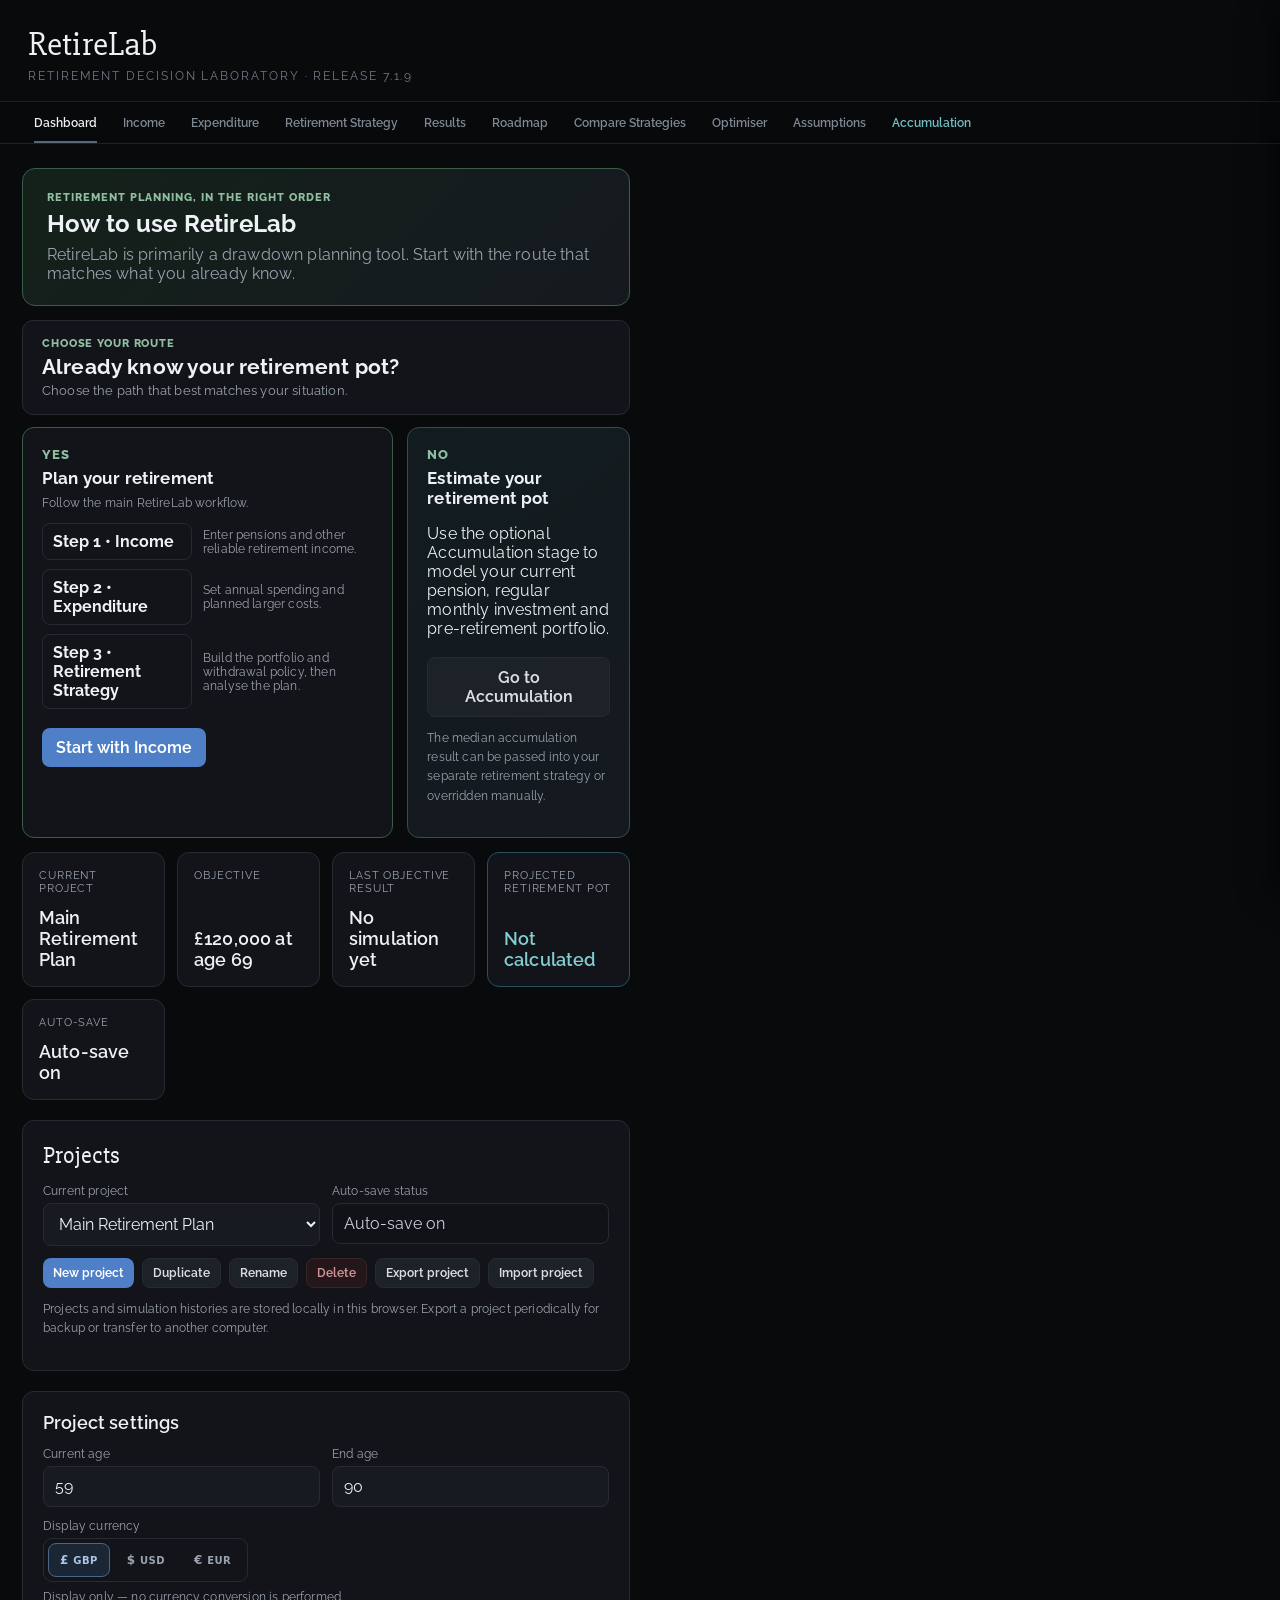
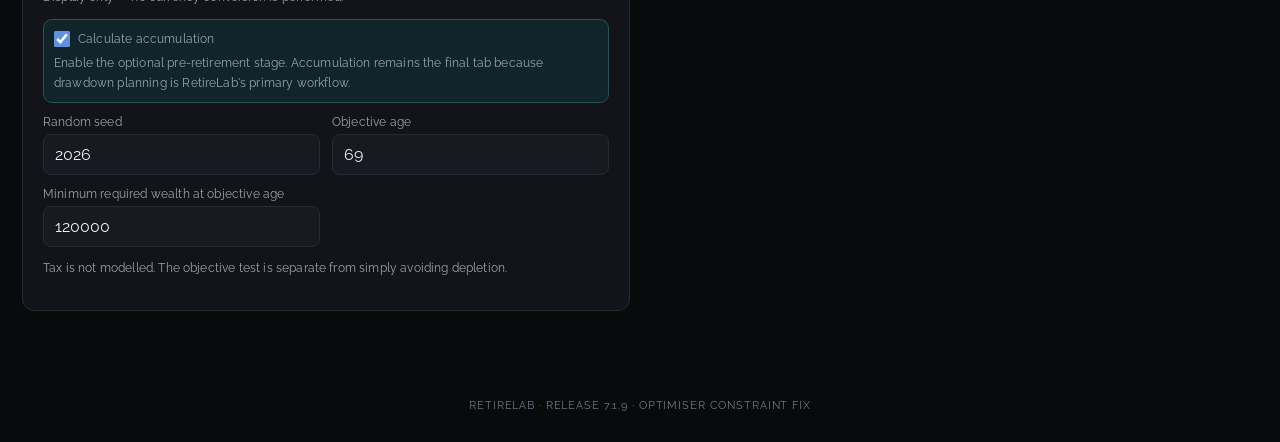
==== index.html @ ea21749e "bug fix" ====
<!DOCTYPE html>

<html lang="en-GB">
<head>
<meta charset="utf-8"/>
<meta content="width=device-width,initial-scale=1" name="viewport"/>
<title>RetireLab 7.1.9</title>
<link href="css/style-1.css?v=7.1.9" rel="stylesheet"/>
<link href="css/style-2.css?v=7.1.9" rel="stylesheet"/>
<link href="css/style-3.css?v=7.1.9" rel="stylesheet"/>
<link href="css/style-4.css?v=7.1.9" rel="stylesheet"/>
<link href="css/style-5.css?v=7.1.9" rel="stylesheet"/><link href="css/annual-review.css?v=7.1.9" rel="stylesheet"/></head>
<body>
<header><h1>RetireLab</h1><p>Retirement Decision Laboratory · Release 7.1.9</p></header><nav aria-label="RetireLab sections" class="tabbar">
<button class="tabbtn active" data-tab="dashboard" type="button">Dashboard</button>
<button class="tabbtn" data-tab="income" type="button">Income</button>
<button class="tabbtn" data-tab="expenditure" type="button">Expenditure</button>
<button class="tabbtn" data-tab="strategy" type="button">Retirement Strategy</button>
<button class="tabbtn" data-tab="results" type="button">Results</button>
<button class="tabbtn" data-tab="annual-review" type="button">Roadmap</button>
<button class="tabbtn" data-tab="comparison" type="button">Compare Strategies</button>
<button class="tabbtn" data-tab="optimiser" type="button">Optimiser</button>
<button class="tabbtn" data-tab="assumptions" type="button">Assumptions</button>
<button class="tabbtn accumulation-tab-button" data-tab="accumulation" type="button">Accumulation</button>
</nav>
<main><div class="grid"><div class="tabpanel active" data-panel="dashboard">
<section class="dashboard-welcome">
<div>
<span class="dashboard-welcome-kicker">Retirement planning, in the right order</span>
<h2>How to use RetireLab</h2>
<p>RetireLab is primarily a drawdown planning tool. Start with the route that matches what you already know.</p>
</div>
</section>

<section class="getting-started-choice">
<div class="getting-started-question">
<span>Choose your route</span>
<h2>Already know your retirement pot?</h2>
<p>Choose the path that best matches your situation.</p>
</div>

<div class="getting-started-grid">
<article class="getting-started-card retirement-route">
<span class="route-answer">Yes</span>
<h3>Plan your retirement</h3>
<p class="route-summary">Follow the main RetireLab workflow.</p>
<ol>
<li><button data-goto="income" type="button">Step 1 • Income</button><span>Enter pensions and other reliable retirement income.</span></li>
<li><button data-goto="expenditure" type="button">Step 2 • Expenditure</button><span>Set annual spending and planned larger costs.</span></li>
<li><button data-goto="strategy" type="button">Step 3 • Retirement Strategy</button><span>Build the portfolio and withdrawal policy, then analyse the plan.</span></li>
</ol>
<button class="primary route-action" data-goto="income" type="button">Start with Income</button>
</article>

<article class="getting-started-card accumulation-route">
<div class="accumulation-route-inner">
<span class="route-answer">No</span>
<h3>Estimate your retirement pot</h3>
<p>Use the optional Accumulation stage to model your current pension, regular monthly investment and pre-retirement portfolio.</p>
<button class="secondary route-action" data-goto="accumulation" type="button">Go to Accumulation</button>
<p class="note">The median accumulation result can be passed into your separate retirement strategy or overridden manually.</p>
</div>
</article>
</div>
</section>

<section class="dashboard-summary" id="dashboardSummary">
<div class="summary-item"><span class="summary-label">Current project</span><span class="summary-value" id="dashProject">Main Retirement Plan</span></div>
<div class="summary-item"><span class="summary-label">Objective</span><span class="summary-value" id="dashObjective">£120,000 at age 69</span></div>
<div class="summary-item"><span class="summary-label">Last objective result</span><span class="summary-value" id="dashLastResult">No simulation yet</span></div>
<div class="summary-item accumulation-summary-item"><span class="summary-label">Projected retirement pot</span><span class="summary-value" id="dashAccumulationPot">Not calculated</span></div>
<div class="summary-item"><span class="summary-label">Auto-save</span><span class="summary-value" id="dashSaveStatus">On</span></div>
</section>

<section class="card full" id="projectManagerCard">
<h2>Projects</h2>
<div class="fields">
<div><label>Current project</label><select id="projectSelector"></select></div>
<div><label>Auto-save status</label><input id="autoSaveStatus" readonly="" type="text" value="Preparing…"/></div>
</div>
<div class="toolbar">
<button class="primary small" id="newProjectBtn" type="button">New project</button>
<button class="secondary small" id="duplicateProjectBtn" type="button">Duplicate</button>
<button class="ghost small" id="renameProjectBtn" type="button">Rename</button>
<button class="danger small" id="deleteProjectBtn" type="button">Delete</button>
<button class="ghost small" id="exportProjectBtn" type="button">Export project</button>
<button class="ghost small" id="importProjectBtn" type="button">Import project</button>
<input accept=".json,application/json" class="hidden" id="importProjectFile" type="file"/>
</div>
<p class="note">Projects and simulation histories are stored locally in this browser. Export a project periodically for backup or transfer to another computer.</p>
</section>

<section class="card full">
<h2>Project settings</h2>
<div class="fields dashboard-project-fields">
<div><label>Current age</label><input id="currentAge" max="89" min="18" type="number" value="60"/></div>
<div><label>End age</label><input id="endAge" max="110" min="50" type="number" value="90"/></div>
<div class="currency-setting"><label>Display currency</label><div class="currency-selector" id="currencySelector" role="group" aria-label="Display currency">
<button class="currency-option active" data-currency="GBP" type="button">£ <span>GBP</span></button>
<button class="currency-option" data-currency="USD" type="button">$ <span>USD</span></button>
<button class="currency-option" data-currency="EUR" type="button">€ <span>EUR</span></button>
</div><p class="note">Display only — no currency conversion is performed.</p></div>
<div class="accumulation-dashboard-setting">
<label class="form-check form-switch"><input checked="" class="form-check-input" id="calculateAccumulation" type="checkbox"/><span class="form-check-label">Calculate accumulation</span></label>
<p class="note">Enable the optional pre-retirement stage. Accumulation remains the final tab because drawdown planning is RetireLab's primary workflow.</p>
</div>
<div><label>Random seed</label><input id="seed" type="number" value="2026"/></div>
<div><label>Objective age</label><input id="objectiveAge" min="0" step="1" type="number" value="69"/></div>
<div><label>Minimum required wealth at objective age</label><input id="objectiveTarget" min="0" step="1000" type="number" value="120000"/></div>
</div>
<p class="note">Tax is not modelled. The objective test is separate from simply avoiding depletion.</p>
</section>

<!-- Kept for project compatibility; controlled from Retirement Strategy in 7.0 -->
<select class="hidden" id="simCount" aria-hidden="true"><option value="5000">5,000</option><option selected="" value="10000">10,000</option><option value="25000">25,000</option><option value="50000">50,000</option></select>
<button class="hidden" id="saveBtn" type="button">Save inputs</button>
<button class="hidden" id="loadBtn" type="button">Load saved inputs</button>
<button class="hidden" id="resetBtn" type="button">Reset</button>
<button class="hidden" id="rebalanceBtn" type="button">Find a better CORE allocation</button>
</div><div class="tabpanel accumulation-panel" data-panel="accumulation">
<section class="accumulation-hero">
<div><span class="accumulation-eyebrow">Optional • Accumulation</span><h2>Accumulation</h2><p>Project how your current pension and regular investment might grow before retirement. This portfolio is independent of your retirement CORE strategy.</p></div>
<div class="accumulation-phase-badge">BUILD</div>
</section>
<div class="accumulation-disabled-overlay hidden" id="accumulationDisabled"><div><h3>Accumulation calculation is switched off</h3><p>Enable <strong>Calculate accumulation</strong> on the Dashboard to use this stage.</p><button class="primary" data-goto="dashboard" type="button">Open Dashboard</button></div></div>
<section class="card full accumulation-card">
<h2>Current position and contributions</h2>
<div class="fields accumulation-fields">
<div><label>Current age</label><input id="accumulationCurrentAge" min="18" max="89" type="number" value="56"/></div>
<div><label>Planned retirement age</label><input id="accumulationRetirementAge" min="19" max="90" type="number" value="59"/></div>
<div><label>Current pension value</label><input id="accumulationCurrentPot" min="0" step="1000" type="number" value="150000"/></div>
<div><label>Regular monthly pension investment</label><input id="accumulationMonthlyContribution" min="0" step="50" type="number" value="1000"/><p class="note">Include the total amount that reaches your pension each month, including your own contributions, employer contributions and any tax relief or rebates.</p></div>
<div><label>Continue investing until age</label><input id="accumulationContributionEndAge" min="18" max="90" type="number" value="59"/></div>
<div><label class="form-check form-switch"><input class="form-check-input" id="accumulationIndexContributions" type="checkbox"/><span class="form-check-label">Increase investment with inflation</span></label><p class="note">Uses the inflation assumption from the Assumptions tab.</p></div>
</div>
</section>
<section class="card full accumulation-card">
<div class="accumulation-section-heading"><div><h2>Accumulation portfolio</h2><p class="note">Separate from the retirement portfolio. Allocations should total 100%.</p></div><div class="toolbar"><button class="primary small" id="openAccumulationLibrary" type="button">Fund Library</button><button class="secondary small" id="normaliseAccumulation" type="button">Normalise to 100%</button></div></div>
<div class="table-wrap"><table class="accumulation-fund-table" id="accumulationFundTable"><thead><tr><th>Fund</th><th>Allocation</th><th>Expected return</th><th>Volatility</th><th>Correlation proxy</th><th></th></tr></thead><tbody></tbody><tfoot><tr><th>Total</th><th id="accumulationAllocationTotal">100.0%</th><th colspan="4"></th></tr></tfoot></table></div>
<div class="fund-library hidden accumulation-library" id="accumulationFundLibrary"><div class="fund-library-header"><div><h3>Accumulation Fund Library</h3><p>Choose funds for the pre-retirement portfolio.</p></div><button class="ghost small" id="closeAccumulationLibrary" type="button">Close</button></div><div class="fund-library-search-row"><input id="accumulationLibrarySearch" placeholder="Search funds, providers or categories" type="search"/><button class="secondary small" id="showAccumulationCustomFund" type="button">Add custom fund</button></div><div class="fund-library-tree" id="accumulationLibraryTree"></div><div class="fund-builder hidden" id="accumulationFundBuilder"><h4>Custom accumulation fund</h4><div class="fields"><div><label>Fund name</label><input id="accumulationNewFundName" type="text"/></div><div><label>Expected return (%)</label><input id="accumulationNewFundReturn" type="number" step="0.1" value="7.0"/></div><div><label>Volatility (%)</label><input id="accumulationNewFundVolatility" type="number" step="0.1" value="15.0"/></div></div><div class="toolbar"><button class="primary small" id="confirmAccumulationFund" type="button">Add fund</button><button class="ghost small" id="cancelAccumulationFund" type="button">Cancel</button></div></div></div>
</section>
<section class="card full accumulation-card accumulation-results-card">
<div class="accumulation-section-heading"><div><h2>Projected retirement pot</h2><p class="note">Run a separate Monte Carlo projection from the current age to the planned retirement age.</p></div><button class="accumulation-run-button" id="runAccumulation" type="button">Run accumulation projection</button></div>
<div class="accumulation-result-grid">
<article><span>Conservative</span><strong id="accumulationP10">—</strong><small>10th percentile</small></article>
<article class="median"><span>Expected</span><strong id="accumulationMedian">—</strong><small>Median · half finish above</small></article>
<article><span>Optimistic</span><strong id="accumulationP90">—</strong><small>90th percentile</small></article>
</div>
<div class="accumulation-chart-wrap"><canvas id="accumulationChart" aria-label="Accumulation projection chart"></canvas><div class="accumulation-chart-tooltip hidden" id="accumulationChartTooltip"></div></div>
<div class="accumulation-breakdown" id="accumulationBreakdown"><span>Total invested: —</span><span>Median investment growth: —</span></div>
<p class="note">The Expected value is the median of all simulated paths. Half of the simulations finish above it and half below it.</p>
</section>
</div><div class="tabpanel" data-panel="income">
<section class="workflow-page-header retirement-workflow-header">
<span>Step 1 • Income</span>
<h2>Income</h2>
<p>Enter pensions and other reliable retirement income.</p>
</section>
<section class="card full">
<div class="table-wrap"><table id="incomeTable"><thead><tr><th>Name</th><th>Annual net income (£)</th><th>Amount basis</th><th>Start age</th><th>End age</th><th>Annual indexation (%)</th><th></th></tr></thead><tbody></tbody></table></div>
<div class="toolbar"><button class="secondary small" id="addIncome">Add income</button></div>
<div class="alert" style="margin-top:12px">
For each later-starting income, choose whether the amount entered is <strong>today's-money value</strong> or the <strong>cash amount expected when it starts</strong>.
“Amount at commencement” is the default. The app does not inflate that figure before the start date; indexation begins once the income starts.
</div>
</section>

</div><div class="tabpanel" data-panel="expenditure">
<section class="workflow-page-header retirement-workflow-header">
<span>Step 2 • Expenditure</span>
<h2>Expenditure</h2>
<p>Set regular annual spending and any planned larger costs.</p>
</section>
<section class="card full expenditure-basics-card">
<h2>Annual expenditure</h2>
<p class="note">Enter spending manually or ask RetireLab to estimate the maximum compatible with your chosen success threshold.</p>

<select class="hidden" id="expenditureMode" aria-hidden="true"><option value="manual">Manual</option><option value="objective">Objective</option><option value="plan">Plan</option></select><div class="expenditure-mode-grid" role="radiogroup" aria-label="Annual expenditure mode">
<label class="expenditure-mode-option">
<input checked="" name="expenditureMode" type="radio" value="manual"/>
<span><strong>Enter manually</strong><small>Use the annual amount you choose.</small></span>
</label>
<label class="expenditure-mode-option">
<input name="expenditureMode" type="radio" value="objective"/>
<span><strong>Maximise for objective success</strong><small>Protect the required wealth at the objective age.</small></span>
</label>
<label class="expenditure-mode-option">
<input name="expenditureMode" type="radio" value="plan"/>
<span><strong>Maximise for plan success</strong><small>Fund the plan through its final required expenditure.</small></span>
</label>
</div>

<div class="fields expenditure-input-fields">
<div><label>Annual spending need (today's money)</label><input id="annualSpending" min="0" step="50" type="number" value="40000"/></div>
<div><label>Spending indexation</label><select id="spendingIndex"><option selected="" value="inflation">Inflation-linked</option><option value="fixed">Fixed nominal amount</option></select></div>
</div>

<div class="expenditure-optimiser-panel hidden" id="expenditureOptimiserPanel">
<div class="fields expenditure-optimiser-fields">
<div><label>Required success (%)</label><input id="expenditureSuccessTarget" min="1" max="99.9" step="0.1" type="number" value="95.0"/></div>
<div><label>Search tolerance</label><input id="expenditureSearchTolerance" readonly="" type="text" value="£50"/></div>
</div>
<div class="toolbar">
<button class="primary" id="calculateMaximumExpenditure" type="button">Calculate Maximum Expenditure</button>
</div>
<div class="expenditure-optimiser-progress hidden" id="expenditureOptimiserProgress" aria-live="polite">
<div class="run-progress-track"><div class="run-progress-bar" id="expenditureOptimiserProgressBar"></div></div>
<div class="run-status" id="expenditureOptimiserProgressText">Preparing optimisation…</div>
</div>
<div class="expenditure-optimiser-result hidden" id="expenditureOptimiserResult">
<div class="expenditure-result-main"><span>Maximum annual expenditure</span><strong id="maximumExpenditureResult">—</strong></div>
<div class="expenditure-result-details">
<div><span>Target</span><strong id="expenditureTargetSummary">—</strong></div>
<div><span>Modelled result</span><strong id="expenditureAchievedSummary">—</strong></div>
<div><span>Fixed path population</span><strong id="expenditurePathSummary">—</strong></div>
</div>
<p class="note" id="expenditureOptimiserExplanation"></p>
</div>
<div class="alert expenditure-optimiser-stale hidden" id="expenditureOptimiserStale">
The optimised expenditure is out of date because a material plan input has changed. Recalculate before relying on it.
</div>
</div>

<p class="note">RetireLab does not calculate tax. Optimisation uses the same complete set of simulated lifetimes for every spending trial, so only the spending amount changes during the search.</p>
</section>
<section class="card full">
<h2>Large expenditures and financing</h2>
<div class="table-wrap"><table id="expenseTable"><thead><tr><th>Description</th><th>Total cost (£)</th><th>Start age</th><th>Financing term (years)</th><th>Inflation-linked?</th><th></th></tr></thead><tbody></tbody></table></div>
<div class="toolbar"><button class="secondary small" id="addExpense">Add expenditure</button></div>
</section>

</div><div class="tabpanel" data-panel="strategy">
<section class="workflow-page-header retirement-workflow-header">
<span>Step 3 • Retirement Strategy</span>
<h2>Retirement Strategy</h2>
<p>Choose the retirement portfolio, Bridge Cash policy and withdrawal rules to analyse.</p>
</section>
<section class="card full retirement-handoff-card" id="retirementHandoffCard">
<div class="retirement-handoff-phase"><span>Retirement begins</span><strong>MANAGE</strong></div>
<div class="retirement-handoff-content"><div><h2>Retirement starting portfolio</h2><p class="note">Choose whether drawdown begins with the median accumulation result or a retirement pot you enter yourself.</p></div>
<div class="retirement-handoff-controls"><label class="form-check form-switch"><input checked="" class="form-check-input" id="useAccumulationMedian" type="checkbox"/><span class="form-check-label">Use median pot from accumulation</span></label><div><label>Retirement starting pot</label><input id="retirementPotOverride" min="0" step="1000" type="number" value="210000"/></div><div class="retirement-handoff-value"><span>Applied to Strategy</span><strong id="retirementPotApplied">£210,000</strong></div></div></div>
</section><section class="card full" id="portfolioStructureCard">
<h2>Portfolio structure</h2>
<div class="portfolio-structure-grid">
<div class="portfolio-structure-controls">
<div class="fields" id="portfolioStructureFields"><div><label>Total SIPP value (£)</label><input id="sippTotal" min="0" step="1000" type="number" value="210000"/></div><div><label>Starting SIPP cash (£)</label><input id="cashStart" min="0" step="1000" type="number" value="48000"/></div><div><label>Calculated CORE value (£)</label><input id="calculatedCore" readonly="" type="text" value="£162,000"/></div></div>
<div class="alert" id="sippBreakdownMirror" style="margin-top:12px"></div>
</div>
<div class="portfolio-pie-wrap">
<canvas aria-label="Portfolio allocation pie chart" height="360" id="portfolioPieChart" width="520"></canvas>
<div class="portfolio-pie-legend" id="portfolioPieLegend"></div>
</div>
</div>
</section><section class="card full">
<h2>CORE fund allocation</h2>
<div class="table-wrap"><table id="fundTable">
<thead><tr><th>Fund</th><th>Value (£)</th><th>Allocation (%)</th><th>Details</th><th></th></tr></thead>
<tbody></tbody>
<tfoot><tr><th>CORE total</th><th id="portfolioTotal">£0</th><th id="allocationTotal">100.0%</th><th></th><th></th></tr></tfoot>
</table></div>
<div class="toolbar"><button class="primary small" id="addFundBtn" type="button">Fund Library</button>
<button class="secondary small" id="equaliseBtn">Equalise to 25% each</button>
<button class="ghost small" id="normaliseBtn">Normalise to 100%</button>
<span class="note">Enter fund values or percentages here. Investment assumptions are edited only on the Assumptions tab.</span>
</div>
<section aria-labelledby="fundLibraryTitle" class="fund-library hidden" id="fundLibrary">
<div class="fund-library-header">
<div>
<div class="annual-review-kicker">Curated portfolio building</div>
<h3 id="fundLibraryTitle">Fund Library</h3>
<p class="note">Choose a widely used fund or tracker to add its RetireLab planning defaults. Returns and volatility remain editable on the Assumptions tab.</p>
</div>
<button class="ghost small" id="closeFundLibraryBtn" type="button">Close</button>
</div>
<div class="fund-library-tools">
<label class="fund-library-search-label">Search library
      <input id="fundLibrarySearch" placeholder="Fund, provider, market or ticker" type="search"/>
</label>
<button class="secondary small" id="showCustomFundBtn" type="button">Add your own fund</button>
</div>
<div class="fund-library-tree" id="fundLibraryTree"></div>
<div class="fund-custom-panel hidden" id="fundBuilder">
<div class="fund-library-category-heading">
<div><h4>Add a custom fund</h4><p class="note">Use this when the holding is not in the curated library.</p></div>
<button class="ghost small" id="cancelFundBtn" type="button">Cancel</button>
</div>
<div class="fields">
<div><label>Fund name</label><input id="newFundName" placeholder="e.g. Vanguard Global Bond Index" type="text"/></div>
<div><label>Expected nominal return (%)</label><input id="newFundReturn" step="0.1" type="number" value="7.0"/></div>
<div><label>Expected volatility (%)</label><input id="newFundVolatility" min="0" step="0.1" type="number" value="15.0"/></div>
<div><label>Starting value (£)</label><input id="newFundValue" min="0" step="1000" type="number" value="0"/></div>
</div>
<div class="toolbar"><button class="primary small" id="confirmFundBtn" type="button">Add custom fund</button></div>
<p class="note">Custom funds appear on the Assumptions tab as “User Defined”.</p>
</div>
</section>
<div class="alert hidden" id="allocationWarning" style="margin-top:12px"></div>
<div class="portfolio-stats" id="portfolioStats">
<div class="statbox"><div class="k">Expected nominal return</div><div class="v" id="portReturn">—</div></div>
<div class="statbox"><div class="k">Expected real return</div><div class="v" id="portRealReturn">—</div></div>
<div class="statbox"><div class="k">Expected volatility</div><div class="v" id="portVol">—</div></div>
<div class="statbox"><div class="k">CORE allocation total</div><div class="v" id="portAlloc">—</div></div>
</div>

<section class="diversification-panel" id="diversificationPanel" aria-labelledby="diversificationTitle">
  <div class="diversification-header">
    <div>
      <div class="annual-review-kicker">Portfolio screening</div>
      <h3 id="diversificationTitle">Diversification check</h3>
      <p class="note">A mandate-based screen for concentration and likely overlap. It is not a look-through analysis of current underlying holdings.</p>
    </div>
    <div class="diversification-score-wrap">
      <span class="diversification-score-label">Diversification score</span>
      <strong id="diversificationScore">—</strong>
      <span class="diversification-rating" id="diversificationRating">Waiting for portfolio</span>
    </div>
  </div>
  <div class="diversification-dimensions" id="diversificationDimensions"></div>
  <div class="diversification-warning-list" id="diversificationWarnings"></div>
  <div class="diversification-coverage" id="diversificationCoverage"></div>
  <p class="diversification-disclaimer">RetireLab diversification ratings should not be taken as advice. Always examine your selected funds for underlying asset concentration.</p>
</section>

<p class="note">Defaults are researched forward-looking planning assumptions. Returns are nominal, after the fund's published ongoing charge where practical, but before inflation. You can still override them.</p>
</section><section class="card full">
<h2>Retirement withdrawal strategy</h2>
<div class="fields strategy-general-fields">
<div><label>Cash interest rate (%)</label><input id="cashRate" step="0.1" type="number" value="3.0"/></div>
<div><label>CORE return trigger (%)</label><input id="cashTrigger" step="0.1" type="number" value="5.0"/></div>
<div><label>Withdrawal strategy review frequency</label><select id="reviewFrequency"><option selected="" value="annual">Annual</option><option value="monthly">Monthly rolling 12 months</option></select></div>
<div><label>How CORE sales are taken</label><select id="saleMethod"><option selected="" value="equal">Equal £ amount from each fund</option><option value="proportional">Proportionally from all funds</option><option value="overweight">From the most overweight fund first</option></select></div>
</div>
<div class="strategy-policy-grid">
<div class="strategy-policy-box">
<div class="strategy-policy-title"><h3>Weak CORE years</h3><button aria-label="Explain weak CORE year rule" class="strategy-help" data-help="weak" type="button">?</button></div>
<label>When CORE return is at or below trigger</label>
<select id="badYearRule"><option selected="" value="cash_first">Use cash first, then CORE if cash runs out</option><option value="core_first">Use CORE first</option></select>
<p class="note">The minimum cash reserve does not restrict essential spending in a weak year.</p>
<div aria-live="polite" class="strategy-help-popover hidden" id="strategyHelp-weak" role="status"></div></div>
<div class="strategy-policy-box bridge-cash-policy">
<div class="strategy-policy-title"><h3>Strong CORE years &amp; Bridge Cash</h3><button aria-label="Explain strong CORE year and Bridge Cash rules" class="strategy-help" data-help="strong" type="button">?</button></div>
<label>When CORE return is above trigger</label>
<select id="goodYearRule">
<option selected="" value="trigger_amount">Use up to trigger % of start-of-year CORE; rest from Bridge Cash</option>
<option value="actual_gain">Use up to the actual annual gain; rest from Bridge Cash</option>
<option value="all_core">Use CORE for the full spending shortfall</option>
</select>

<div class="cash-policy-section">
<h4>Bridge Cash target</h4>
<div class="cash-policy-inline">
<select aria-label="Bridge Cash target unit" id="cashTargetMode">
<option selected="" value="amount">£ amount</option>
<option value="percent">% of remaining portfolio</option>
</select>
<input aria-label="Bridge Cash target value" id="cashTargetValue" min="0" step="1000" type="number" value="0"/>
</div>
</div>

<div class="cash-policy-section cash-policy-switch-row">
<label class="form-check form-switch">
<input checked="" class="form-check-input" id="cashRefillEnabled" type="checkbox"/>
<span class="form-check-label">Refill Bridge Cash in strong years</span>
</label>
</div>

<div class="cash-policy-section" id="cashRefillControls">
<h4>Maximum annual refill</h4>
<div class="cash-policy-inline">
<select aria-label="Maximum annual refill unit" id="cashRefillMaxMode">
<option selected="" value="amount">£ amount</option>
<option value="percent">% of CORE</option>
</select>
<input aria-label="Maximum annual refill value" id="cashRefillMaxValue" min="0" step="1000" type="number" value="10000"/>
</div>
<p class="note">Set to 0 for no annual cap. Refill sales remain within the CORE amount permitted by the selected strong-year rule.</p>
</div>

<div class="cash-policy-section">
<h4>Minimum Bridge Cash to retain while funding spending</h4>
<div class="cash-policy-inline">
<select aria-label="Minimum Bridge Cash unit" id="cashFloorMode">
<option selected="" value="amount">£ amount</option>
<option value="percent">% of remaining portfolio</option>
</select>
<input aria-label="Minimum Bridge Cash value" id="cashFloor" min="0" step="1000" type="number" value="0"/>
</div>
<p class="note">This reserve is protected where possible in strong years. Essential spending can still use it in weak years.</p>
</div>

<div aria-live="polite" class="strategy-help-popover hidden" id="strategyHelp-strong" role="status"></div></div>
</div>
<p class="note">The model reviews this withdrawal policy annually by default.</p>
</section>
<section class="card full strategy-analysis-card">
<div class="workflow-stage-heading"><span>Final step</span><div><h2>Analyse your retirement plan</h2><p class="note">Run the model only after completing Income, Expenditure and Retirement Strategy.</p></div></div>

<div class="simulation-speed-block">
<div class="simulation-speed-title">
<div><h3>Simulation speed</h3><p class="note">Choose how many simulated lifetimes RetireLab examines.</p></div>
<button class="strategy-help" id="simulationSpeedHelp" aria-label="Explain simulation speed" type="button">?</button>
</div>
<div class="simulation-speed-options" role="radiogroup" aria-label="Simulation speed">
<label><input name="simulationSpeed" type="radio" value="5000"/><span><strong>Faster</strong><small>Fewer simulated lifetimes</small></span></label>
<label><input checked="" name="simulationSpeed" type="radio" value="10000"/><span><strong>Standard</strong><small>Recommended</small></span></label>
<label><input name="simulationSpeed" type="radio" value="25000"/><span><strong>Slower</strong><small>More simulated lifetimes</small></span></label>
</div>
<div class="strategy-help-popover hidden" id="simulationSpeedPopover" role="status">
<strong>What changes?</strong>
<p>Faster completes more quickly. Slower examines more simulated lifetime paths and may reduce random variation between runs, but it does not make markets more predictable or the underlying assumptions more certain.</p>
</div>
</div>

<div class="toolbar strategy-analysis-actions">
<button class="primary analyse-plan-button" id="runBtn" type="button">Analyse My Retirement Plan</button>
<button class="secondary view-results-btn" disabled="disabled" type="button">View Results</button>
<button class="secondary" id="strategyOptimiseBtn" type="button">Find a better CORE allocation</button>
</div>
<div aria-live="polite" class="run-feedback" data-run-feedback="0">
<div class="run-progress-track"><div class="run-progress-bar"></div></div>
<div class="run-status">Ready to analyse</div>
</div>
<p class="note">Runs Monte Carlo simulations using the current Income, Expenditure, Retirement Strategy and Assumptions.</p>
</section>
</div><div class="tabpanel" data-panel="results"><section class="card full hidden" id="resultsCard">
<h2>Results</h2>
<div class="summary"><div class="metric"><div class="label">Objective met</div><div class="value" id="objectiveProb">—</div></div><div class="metric"><div class="label">Median above / below target</div><div class="value" id="objectiveGap">—</div></div>
<div class="metric"><div class="label">Plan success</div><div class="value" id="successProb">—</div></div>
<div class="metric"><div class="label">Survival to end age</div><div class="value" id="survivalProb">—</div></div>
<div class="metric"><div class="label">10th percentile wealth at end age</div><div class="value" id="p10">—</div></div>
<div class="metric"><div class="label">Median wealth at end age</div><div class="value" id="median">—</div></div>
<div class="metric"><div class="label">90th percentile wealth at end age</div><div class="value" id="p90">—</div></div>
<div class="metric"><div class="label">Median cash at end age</div><div class="value" id="medianCash">—</div></div>
</div>
<h3>Total wealth through time</h3><div class="chart-toolbar"><button class="ghost small" id="expandMainChart" type="button">Expand chart</button></div><canvas height="360" id="chart" width="1100"></canvas>
<p class="note">Total wealth is CORE plus cash. The success test remains: do not run out before the final large expenditure has finished.</p>
</section>
<section class="card full sim-history">
<h3>Simulation history</h3>
<div id="simulationHistory">
<div class="empty-history" id="emptySimulationHistory">Run the model to create Simulation 1.</div>
</div>
</section>
</div><div class="tabpanel" data-panel="annual-review">
<section class="roadmap-shell">
<div class="roadmap-topbar">
<div>
<div class="annual-review-kicker">Median retirement roadmap</div>
<div class="roadmap-title-row">
<h2>Roadmap</h2>
<span class="annual-mode-badge">Planning Mode</span>
</div>
<p class="note">Use Median Market for a smooth planning baseline, or Example Lifetime to explore one seeded sequence of market and inflation outcomes.</p>
</div>
<div aria-label="Roadmap projection mode" class="roadmap-mode-panel">
<span class="roadmap-mode-label">Roadmap mode</span>
<div aria-label="Choose roadmap mode" class="roadmap-mode-buttons" role="group">
<button class="roadmap-mode-button active" id="roadmapModeMedian" type="button">Median Market</button>
<button class="roadmap-mode-button" id="roadmapModeExample" type="button">Example Lifetime</button>
</div>
<div class="roadmap-example-controls hidden" id="roadmapExampleControls">
<button aria-label="Previous example lifetime" class="ghost small" id="previousRoadmapSeed" type="button">‹</button>
<label>Example
      <input id="roadmapSeedNumber" min="1" step="1" type="number" value="1"/>
</label>
<button aria-label="Next example lifetime" class="ghost small" id="nextRoadmapSeed" type="button">›</button>
</div>
</div><button class="primary" id="refreshAnnualReview" type="button">Refresh roadmap</button>
</div>
<div class="roadmap-age-card">
<div class="roadmap-age-heading">
<div>
<span class="summary-label">Selected age</span>
<div class="annual-age-display" id="annualReviewAgeDisplay">Age —</div>
</div>
<div class="roadmap-year-status">
<span class="roadmap-status-badge" id="arYearBadge">—</span>
<span class="roadmap-prior-return" id="arPriorReturn">Previous CORE return —</span><span class="roadmap-mode-source" id="arModeSource">Median assumptions</span>
</div>
</div>
<div class="annual-age-strip" id="annualAgeStrip"></div>
</div>
<section class="roadmap-journey-card" aria-labelledby="roadmapJourneyTitle">
<div class="roadmap-journey-heading">
<div>
<span class="summary-label">Wealth remaining</span>
<h3 id="roadmapJourneyTitle">Roadmap projection</h3>
<p class="note" id="roadmapJourneyDescription">Refresh the roadmap to display the selected projection.</p>
</div>
<div class="roadmap-event-legend" aria-label="Roadmap chart legend">
<span><i class="roadmap-legend-dot expenditure-dot"></i>Planned expenditure</span>
<span><i class="roadmap-legend-dot income-dot"></i>Income begins</span>
<span><i class="roadmap-legend-dot selected-dot"></i>Selected age</span>
</div>
</div>
<div class="roadmap-chart-wrap" id="roadmapChartWrap">
<canvas id="roadmapWealthChart" role="img" aria-label="Wealth remaining across the selected Roadmap projection"></canvas>
<div class="roadmap-chart-tooltip hidden" id="roadmapChartTooltip"></div>
</div>
<p class="note roadmap-chart-note">Markers show planned large expenditures and the start of guaranteed-income streams. Click or tap a year to open it in the Roadmap.</p>
</section>
<div class="roadmap-flow">
<section class="roadmap-stage">
<div class="roadmap-stage-number">1</div>
<div class="roadmap-stage-content">
<h3>This year needs</h3>
<div class="roadmap-ledger">
<div><span>Normal spending</span><strong id="arNormalSpend">—</strong></div>
<div><span>Planned expenditure</span><strong id="arLargeSpend">—</strong></div>
<div><span>Guaranteed income</span><strong id="arIncome">—</strong></div>
<div class="roadmap-ledger-total"><span>From portfolio</span><strong id="arWithdrawal">—</strong></div>
</div>
<span class="hidden" id="arTotalSpend">—</span>
<p class="note" id="arPlanExplanation"></p>
</div>
</section>
<div class="roadmap-arrow">↓</div>
<section class="roadmap-stage roadmap-stage-funding">
<div class="roadmap-stage-number">2</div>
<div class="roadmap-stage-content">
<div class="roadmap-stage-heading">
<h3>Fund the year</h3>
<button class="ghost small roadmap-why-button" id="arWhyButton" type="button">Why?</button>
</div>
<div class="roadmap-funding-values">
<div class="roadmap-funding cash-funding">
<span>Cash</span>
<strong id="arCashTarget">—</strong>
<small id="arCashPct">—</small>
</div>
<div class="roadmap-funding core-funding">
<span>CORE</span>
<strong id="arCoreSale">—</strong>
<small id="arCorePct">—</small>
</div>
</div>
<div aria-label="Cash and CORE funding split" class="roadmap-funding-bar">
<div class="roadmap-cash-bar" id="arCashBar"></div>
<div class="roadmap-core-bar" id="arCoreBar"></div>
</div>
<div class="roadmap-why-panel hidden" id="arWhyPanel">
<p id="arActionExplanation"></p>
</div>
</div>
</section>
<div class="roadmap-arrow">↓</div>
<section class="roadmap-stage roadmap-actions-stage">
<div class="roadmap-stage-number">3</div>
<div class="roadmap-stage-content">
<div class="roadmap-stage-heading">
<div>
<h3>Year Start Financial Actions</h3>
<p class="note roadmap-actions-intro">Actions required after the preceding year's CORE return is known.</p>
</div>
<span class="roadmap-action-status" id="arActionStatus">Waiting for roadmap</span>
</div>
<div class="roadmap-action-list" id="arFinancialActions">
<div class="roadmap-action-row"><span class="roadmap-action-check">—</span><span>Refresh the roadmap to calculate this year's actions.</span></div>
</div>
<button class="roadmap-core-sales-toggle hidden" id="arCoreSalesToggle" type="button" aria-expanded="false">
<span>Execute CORE sales</span><strong id="arTotalCoreSale">—</strong><span class="roadmap-toggle-chevron">⌄</span>
</button>
<div class="roadmap-core-sales-panel hidden" id="arCoreSalesPanel">
<div class="roadmap-sale-purpose">
<div><span>For annual spending</span><strong id="arCoreForSpending">—</strong></div>
<div><span>For Bridge Cash refill</span><strong id="arCoreForRefill">—</strong></div>
<div class="roadmap-sale-purpose-total"><span>Total CORE sale</span><strong id="arCoreSaleTotalDetail">—</strong></div>
</div>
<div class="annual-sales-list" id="arFundSales"></div>
<p class="note" id="arSalesExplanation"></p>
</div>
</div>
</section>
<div class="roadmap-arrow">↓</div>
<section class="roadmap-stage">
<div class="roadmap-stage-number">4</div>
<div class="roadmap-stage-content">
<h3>Remaining Investment Portfolio</h3>
<div aria-label="Remaining investment portfolio after annual funding" class="roadmap-position-table" role="table">
<div class="roadmap-position-header" role="row">
<span role="columnheader">Component</span>
<span role="columnheader">After annual funding</span>
<span role="columnheader">Growth during year</span>
<span role="columnheader">End of year</span>
<span role="columnheader">Net change</span>
</div>
<div class="roadmap-position-row portfolio-row" role="row">
<div class="roadmap-position-component" role="rowheader"><strong>Remaining portfolio</strong><small>Bridge Cash + CORE</small></div>
<strong id="arPortfolio" role="cell">—</strong>
<div class="roadmap-movement" id="arPortfolioMovement" role="cell">—</div>
<strong id="arClosingPortfolio" role="cell">—</strong>
<div class="roadmap-change" id="arPortfolioChange" role="cell">—</div>
</div>
<div class="roadmap-position-row cash-row" role="row">
<div class="roadmap-position-component" role="rowheader"><strong>Bridge Cash</strong><small>Strategic reserve</small></div>
<strong id="arCash" role="cell">—</strong>
<div class="roadmap-movement" id="arCashMovement" role="cell">—</div>
<strong id="arClosingCash" role="cell">—</strong>
<div class="roadmap-change" id="arCashChange" role="cell">—</div>
</div>
<div class="roadmap-position-row core-row" role="row">
<div class="roadmap-position-component" role="rowheader"><strong>CORE</strong><small>Invested funds</small></div>
<strong id="arCore" role="cell">—</strong>
<div class="roadmap-movement" id="arCoreMovement" role="cell">—</div>
<strong id="arClosingCore" role="cell">—</strong>
<div class="roadmap-change" id="arCoreChange" role="cell">—</div>
<div class="roadmap-position-row shortfall-row hidden" id="arShortfallRow" role="row">
<div class="roadmap-position-component" role="rowheader"><strong>Unfunded plan balance</strong><small>Cumulative spending the portfolio could not fund</small></div>
<strong id="arOpeningShortfall" role="cell">—</strong>
<div class="roadmap-movement" id="arShortfallMovement" role="cell">—</div>
<strong id="arClosingShortfall" role="cell">—</strong>
<div class="roadmap-change" id="arShortfallChange" role="cell">—</div>
</div>
</div>
</div>
<p class="note" id="arPortfolioExplanation">This year's spending has already left the investment model. The remaining Bridge Cash and CORE balances are carried forward to the next review.</p>
</div>
</section>
</div>
</section>
</div>
<div class="tabpanel" data-panel="comparison">
<section class="card full comparison-hero">
<div>
<div class="comparison-kicker">Saved retirement scenarios</div>
<h2>Compare Strategies</h2>
<p class="note">Add up to four named strategies. Comparing a strategy does not change the active RetireLab inputs.</p>
</div>
</section>
<section class="card full">
<div class="strategy-slot-grid" id="strategySlotGrid">
<div class="strategy-slot" data-slot="0">
<div class="strategy-slot-head"><label for="compareSelectA">Strategy A</label><button aria-label="Remove Strategy A from comparison" class="icon-button clear-strategy-slot" data-slot="0" title="Remove from comparison" type="button">×</button></div>
<select id="compareSelectA"></select>
</div>
<div class="strategy-slot" data-slot="1">
<div class="strategy-slot-head"><label for="compareSelectB">Strategy B</label><button aria-label="Remove Strategy B from comparison" class="icon-button clear-strategy-slot" data-slot="1" title="Remove from comparison" type="button">×</button></div>
<select id="compareSelectB"></select>
</div>
<div class="strategy-slot" data-slot="2">
<div class="strategy-slot-head"><label for="compareSelectC">Strategy C</label><button aria-label="Remove Strategy C from comparison" class="icon-button clear-strategy-slot" data-slot="2" title="Remove from comparison" type="button">×</button></div>
<select id="compareSelectC"></select>
</div>
<div class="strategy-slot" data-slot="3">
<div class="strategy-slot-head"><label for="compareSelectD">Strategy D</label><button aria-label="Remove Strategy D from comparison" class="icon-button clear-strategy-slot" data-slot="3" title="Remove from comparison" type="button">×</button></div>
<select id="compareSelectD"></select>
</div>
</div>
</section>
<section class="card full">
<div class="comparison-section-heading">
<div><h2>Strategy comparison</h2><p class="note">All figures are the saved outputs from each strategy's own simulation.</p></div>
</div>
<div class="empty-history" id="comparisonEmpty">Save at least one simulation, then add it to a strategy slot.</div>
<div class="hidden" id="comparisonContent">
<div class="table-wrap strategy-comparison-wrap">
<table class="compare-table strategy-comparison-table">
<thead id="comparisonHead"></thead>
<tbody id="comparisonBody"></tbody>
</table>
</div>
<div class="strategy-summary-grid" id="strategySummaryGrid"></div>
</div>
</section>
<section class="card full">
<div class="comparison-section-heading">
<div><h2>Saved strategy library</h2><p class="note">Add a strategy to the comparison or load its saved inputs into RetireLab. Loading is a separate, deliberate action.</p></div>
</div>
<div class="strategy-library" id="strategyLibrary"></div>
</section>
</div>
<div class="tabpanel" data-panel="optimiser">
<div class="card full" id="optimiserControls">
<h2>Optimiser constraints</h2>
<div class="fields">
<div>
<label>Minimum cash bucket (£)</label>
<input id="optimiserCashMin" min="0" step="1000" type="number" value="20000"/>
</div>
<div>
<label>Maximum cash bucket (£)</label>
<input id="optimiserCashMax" min="0" step="1000" type="number" value="80000"/>
</div>
<div>
<label>Cash test interval (£)</label>
<input id="optimiserCashStep" min="1000" step="1000" type="number" value="5000"/>
</div>
<div>
<label>Maximum allocation to any one fund (%)</label>
<input id="maxFundAllocation" max="100" min="25" step="1" type="number" value="40"/>
</div>
</div>
<p class="note">The optimiser will not suggest a fund weighting above the maximum you set. This is a concentration-risk control, not a prediction about any particular manager.</p>
<div class="hidden" id="optimiserProgressWrap" style="margin-top:14px">
<div class="note" id="optimiserProgressText">Preparing optimiser…</div>
<div style="height:12px;background:#e7ebf2;border-radius:999px;overflow:hidden;margin-top:6px">
<div id="optimiserProgressBar" style="height:100%;width:0%;background:#2f5bea;transition:width .15s ease"></div>
</div>
</div>
</div>
<section class="card full hidden" id="rebalCard">
<h2>Model-based allocation comparison</h2>
<div class="alert" id="rebalSummary"></div>
<div class="portfolio-stats" id="optimiserCashSummary" style="margin-top:14px">
<div class="statbox"><div class="k">Current cash</div><div class="v" id="optCurrentCash">—</div></div>
<div class="statbox"><div class="k">Suggested cash</div><div class="v" id="optSuggestedCash">—</div></div>
<div class="statbox"><div class="k">Current CORE</div><div class="v" id="optCurrentCore">—</div></div>
<div class="statbox"><div class="k">Suggested CORE</div><div class="v" id="optSuggestedCore">—</div></div>
</div>
<div class="table-wrap"><table><thead><tr><th>Fund</th><th>Current %</th><th>Suggested %</th><th>Suggested £</th><th>Buy / (sell)</th></tr></thead><tbody id="rebalBody"></tbody></table></div>
<div class="toolbar"><button class="primary small" id="applySuggested">Apply suggested allocation</button></div>
<p class="note">This is a model comparison, not regulated financial advice.</p>
</section></div><div class="tabpanel" data-panel="assumptions">
<div class="card full">
<h2>Investment research status</h2>
<div class="alert"><strong>Active portfolio assumptions:</strong> the table below now follows the funds currently loaded in Strategy.</div>
<p class="note">These figures combine current fund structure, published charges, available risk information and broad capital-market expectations. Exact fund-to-fund correlations remain characteristic-based proxies because a complete aligned monthly total-return dataset was not publicly available.</p>
<div class="table-wrap"><table id="activeFundResearchTable">
<thead><tr><th>Active fund</th><th>Category</th><th>Nominal return</th><th>Volatility</th><th>Source</th></tr></thead>
<tbody id="activeFundResearchBody"></tbody></table></div>
<div class="alert" style="margin-top:12px">Return, volatility and correlation assumptions are edited in the table below. User-added funds are marked “User Defined”.</div>
</div>
<section class="card full" id="fundAssumptionsEditor">
<h2>Fund assumptions</h2>
<p class="note">These are nominal returns before inflation. Changes here feed directly into the Monte Carlo model and optimiser.</p>
<div class="table-wrap">
<table id="assumptionsFundTable">
<thead>
<tr>
<th>Fund</th>
<th>Expected nominal return (%)</th>
<th>Volatility (%)</th>
<th>Correlation proxy</th>
<th>Confidence</th>
<th>Default</th></tr>
</thead>
<tbody></tbody>
</table>
</div>
</section>
<div class="alert"><strong>Investment-return figures are nominal, before inflation.</strong>
    They are still editable proxy assumptions in this beta and have not yet been replaced by the researched fund profiles.</div><section class="card">
<h2>Inflation assumptions</h2>
<div class="fields">
<div><label>Expected annual inflation (%)</label><input id="inflMean" step="0.1" type="number" value="2.5"/></div>
<div><label>Inflation volatility (%)</label><input id="inflVol" step="0.1" type="number" value="1.5"/></div>
</div>
</section><section class="card full">
<h2>Important limitations</h2>
<p class="note">
This version uses a correlated-normal Monte Carlo model with editable assumptions. The cash rule is applied mechanically.
It does not model tax, trading costs, fund fees separately, intra-year tax timing, changing correlations, or behavioural changes.
The annual CORE return used by the rule is the investment return before withdrawals.
</p>
</section></div></div></main>
<script src="js/engine-and-ui.js?v=7.1.9"></script><script src="js/fund-library.js?v=7.1.9"></script><script src="js/accumulation.js?v=7.1.9"></script><script src="js/diversification.js?v=7.1.9"></script>
<div class="drawer-backdrop" id="fundBackdrop"></div>
<aside aria-hidden="true" class="drawer" id="fundDrawer">
<button class="close small" id="closeFundDrawer" type="button">Close</button>
<h2 id="drawerFundName">Fund details</h2>
<p class="note" id="drawerRole"></p>
<div class="drawer-grid">
<div class="drawer-item"><div class="k">Model type</div><div class="v" id="drawerType">—</div></div>
<div class="drawer-item"><div class="k">Expected nominal return</div><div class="v" id="drawerReturn">—</div></div>
<div class="drawer-item"><div class="k">Expected volatility</div><div class="v" id="drawerVol">—</div></div>
<div class="drawer-item"><div class="k">Confidence</div><div class="v" id="drawerConfidence">—</div></div>
<div class="drawer-item"><div class="k">Plausible return range</div><div class="v" id="drawerRange">—</div></div>
<div class="drawer-item"><div class="k">Equity exposure</div><div class="v" id="drawerEquity">—</div></div>
<div class="drawer-item"><div class="k">Defensive exposure</div><div class="v" id="drawerDefensive">—</div></div>
<div class="drawer-item"><div class="k">Published charge</div><div class="v" id="drawerOcf">—</div></div>
<div class="drawer-item"><div class="k">Last reviewed</div><div class="v" id="drawerReviewed">—</div></div>
</div>
<h3>Characteristics and assumptions</h3>
<p class="note" id="drawerNotes"></p>
<h3>Evidence used</h3>
<p class="note" id="drawerSources"></p>
<div class="alert"><strong>Important:</strong> expected return is a forward-looking planning assumption, not the fund's historical return and not a promise of future performance.</div>
</aside>
<script src="js/fund-research.js?v=7.1.9"></script>
<script src="js/quick-actions.js?v=7.1.9"></script>
<script src="js/simulation-history.js?v=7.1.9"></script>
<script src="js/comparison.js?v=7.1.9"></script>
<footer style="max-width:1220px;margin:0 auto 30px;padding:0 18px;color:#637083;font-size:12px;text-align:center">RetireLab · Release 7.1.9 · Optimiser Constraint Fix</footer>
<script src="js/projects-and-storage.js?v=7.1.9"></script>
<script src="js/dashboard.js?v=7.1.9"></script>
<script src="js/results-feedback.js?v=7.1.9"></script>
<div aria-hidden="true" class="chart-modal hidden" id="chartModal">
<div class="chart-modal-panel">
<div class="chart-modal-header">
<div>
<h2 id="chartModalTitle">Simulation chart</h2>
<p class="note">Move across the chart to inspect yearly values. Tap or click to pin a year.</p>
</div>
<button class="ghost small" id="closeChartModal" type="button">Close</button>
</div>
<canvas height="720" id="expandedChart" width="1400"></canvas>
</div>
</div>
<script src="js/interactive-charts.js?v=7.1.9"></script>
<script src="js/annual-review.js?v=7.1.9"></script><script src="js/workflow-7.js?v=7.1.9"></script><script src="js/expenditure-optimiser.js?v=7.1.9"></script></body>
</html>
---- css/style-1.css ----
:root{--bg:#f5f7fb;--card:#fff;--ink:#172033;--muted:#637083;--line:#dfe5ee;--accent:#2f5bea;--good:#147d4a;--warn:#a55b00;--bad:#b42318}
*{box-sizing:border-box}body{margin:0;font-family:Inter,system-ui,-apple-system,Segoe UI,Roboto,Arial,sans-serif;background:var(--bg);color:var(--ink)}
header{background:#111a2b;color:#fff;padding:22px 24px}header h1{margin:0 0 6px;font-size:24px}header p{margin:0;color:#c9d2e3;font-size:14px}
main{max-width:1220px;margin:24px auto;padding:0 18px 60px}.grid{display:grid;grid-template-columns:1fr 1fr;gap:18px}
.card{background:var(--card);border:1px solid var(--line);border-radius:14px;padding:18px;box-shadow:0 2px 8px rgba(22,32,51,.04)}
.card h2{font-size:18px;margin:0 0 14px}.card h3{font-size:15px;margin:18px 0 8px}.full{grid-column:1/-1}
.fields{display:grid;grid-template-columns:repeat(2,minmax(0,1fr));gap:12px}label{display:block;font-size:12px;color:var(--muted);margin-bottom:5px}
input,select,button{font:inherit}input,select{width:100%;border:1px solid var(--line);border-radius:9px;padding:9px 10px;background:#fff;color:var(--ink)}
input:focus,select:focus{outline:2px solid rgba(47,91,234,.18);border-color:var(--accent)}
table{width:100%;border-collapse:collapse}th,td{padding:8px 6px;border-bottom:1px solid var(--line);text-align:right;vertical-align:middle}
th:first-child,td:first-child{text-align:left}th{font-size:12px;color:var(--muted);font-weight:600}td input{min-width:82px;padding:7px 8px}
.fund-name{font-weight:600;white-space:nowrap}.toolbar{display:flex;gap:8px;flex-wrap:wrap;margin-top:12px}
button{border:0;border-radius:9px;padding:10px 14px;cursor:pointer;font-weight:650}.primary{background:var(--accent);color:#fff}
.secondary{background:#e9eefc;color:#233b8f}.ghost{background:#eef1f6;color:#27354b}.danger{background:#fff0ee;color:var(--bad)}
.small{padding:7px 10px;font-size:12px}.summary{display:grid;grid-template-columns:repeat(6,minmax(0,1fr));gap:12px}
.metric{background:#f8faff;border:1px solid #e1e7f2;border-radius:12px;padding:14px}.metric .label{font-size:12px;color:var(--muted)}
.metric .value{font-size:23px;font-weight:750;margin-top:4px}.good{color:var(--good)}.warn{color:var(--warn)}.bad{color:var(--bad)}
.note{font-size:12px;color:var(--muted);line-height:1.45}.alert{padding:10px 12px;border-radius:9px;background:#fff8e7;color:#6e4700;border:1px solid #f2d99a;font-size:13px}
canvas{width:100%;height:360px;border:1px solid var(--line);border-radius:10px;background:#fff}.hidden{display:none}
@media(max-width:900px){.grid{grid-template-columns:1fr}.full{grid-column:auto}.summary{grid-template-columns:repeat(2,minmax(0,1fr))}.fields{grid-template-columns:1fr}.table-wrap{overflow:auto}}

.tabbar{
  position:sticky;top:0;z-index:20;display:flex;gap:6px;overflow-x:auto;
  padding:10px 18px;background:#fff;border-bottom:1px solid var(--line);
  box-shadow:0 2px 8px rgba(22,32,51,.05)
}
.tabbtn{
  flex:0 0 auto;background:#eef1f6;color:#33415c;border:1px solid transparent;
  padding:9px 13px;border-radius:9px;font-size:13px
}
.tabbtn.active{background:var(--accent);color:#fff}
.tabpanel{display:none}
.tabpanel.active{display:block}
.dashboard-hero{
  background:linear-gradient(135deg,#111a2b,#263b68);color:#fff;
  border-radius:14px;padding:22px;margin-bottom:18px
}
.dashboard-hero h2{margin:0 0 6px;font-size:24px}
.dashboard-hero p{margin:0;color:#d2d9e8}
.dashboard-actions{margin-top:16px;display:flex;gap:8px;flex-wrap:wrap}
.assumption-badge{
  display:inline-block;padding:3px 7px;border-radius:999px;background:#fff3cd;
  color:#6e4b00;font-size:11px;font-weight:700;margin-left:5px
}

.tabbtn[data-tab="comparison"]{
  background:#fff3df;color:#8a4c00;border-color:#f2d7ae
}
.tabbtn.active[data-tab="comparison"]{background:#b86a00;color:#fff}
.compare-grid{display:grid;grid-template-columns:1fr 1fr;gap:14px}
.compare-card{border:1px solid var(--line);border-radius:12px;padding:14px;background:#fff}
.compare-table td,.compare-table th{text-align:right}
.compare-table td:first-child,.compare-table th:first-child{text-align:left}
.delta-positive{color:var(--good);font-weight:700}
.delta-negative{color:var(--bad);font-weight:700}
.delta-neutral{color:var(--muted);font-weight:700}
.compare-actions{display:flex;gap:8px;flex-wrap:wrap;margin-top:12px}
@media(max-width:900px){.compare-grid{grid-template-columns:1fr}}

#projectManagerCard{margin-bottom:18px}
#autoSaveStatus{background:#f8faff}

.fund-name-input{min-width:190px;text-align:left}
.fund-details-btn{margin-left:5px;padding:6px 8px}
.remove-fund-btn{white-space:nowrap}

#fundBuilder{border:1px solid #dfe5ee}
.assumption-input{min-width:90px}
.confidence-pill{
  display:inline-block;padding:4px 8px;border-radius:999px;background:#eef1f6;
  color:#33415c;font-size:11px;font-weight:700
}
---- css/style-2.css ----
.portfolio-stats{display:grid;grid-template-columns:repeat(4,minmax(0,1fr));gap:12px;margin-top:16px}
.statbox{background:#f8faff;border:1px solid #e1e7f2;border-radius:12px;padding:14px}
.statbox .k{font-size:12px;color:#637083}.statbox .v{font-size:22px;font-weight:750;margin-top:4px}
.fund-link{background:none;border:0;padding:0;color:#2f5bea;font-weight:700;cursor:pointer}
.drawer-backdrop{position:fixed;inset:0;background:rgba(17,26,43,.35);z-index:50;display:none}
.drawer-backdrop.open{display:block}
.drawer{position:fixed;top:0;right:0;height:100%;width:min(460px,92vw);background:#fff;z-index:51;
transform:translateX(100%);transition:transform .2s ease;box-shadow:-8px 0 24px rgba(17,26,43,.18);
padding:22px;overflow:auto}
.drawer.open{transform:translateX(0)}.drawer .close{float:right;background:#eef1f6;color:#27354b}
.drawer-grid{display:grid;grid-template-columns:1fr 1fr;gap:10px;margin-top:16px}
.drawer-item{background:#f8faff;border:1px solid #e1e7f2;border-radius:10px;padding:12px}
.drawer-item .k{font-size:12px;color:#637083}.drawer-item .v{font-weight:700;margin-top:3px}
@media(max-width:900px){.portfolio-stats{grid-template-columns:repeat(2,minmax(0,1fr))}}
---- css/style-3.css ----
.tabbtn[data-tab="dashboard"]{
  background:#e8eefc;color:#2544a5;border-color:#cfd9f5
}
.tabbtn[data-tab="portfolio"],
.tabbtn[data-tab="income"],
.tabbtn[data-tab="expenditure"],
.tabbtn[data-tab="strategy"]{
  background:#e9f7ef;color:#17643a;border-color:#cbe9d7
}
.tabbtn[data-tab="results"],
.tabbtn[data-tab="optimiser"]{
  background:#fff3df;color:#8a4c00;border-color:#f2d7ae
}
.tabbtn[data-tab="assumptions"]{
  background:#f2eafb;color:#673a91;border-color:#decdf0
}
.tabbtn.active[data-tab="dashboard"]{background:#2f5bea;color:#fff}
.tabbtn.active[data-tab="portfolio"],
.tabbtn.active[data-tab="income"],
.tabbtn.active[data-tab="expenditure"],
.tabbtn.active[data-tab="strategy"]{background:#1f7a4a;color:#fff}
.tabbtn.active[data-tab="results"],
.tabbtn.active[data-tab="optimiser"]{background:#b86a00;color:#fff}
.tabbtn.active[data-tab="assumptions"]{background:#7d4aa6;color:#fff}

.run-panel-copy{
  margin-top:18px
}
---- css/style-4.css ----
.sim-history{margin-top:20px}
.sim-history h3{margin-bottom:10px}
.sim-card{
  border:1px solid #dfe5ee;border-radius:14px;background:#fff;margin:12px 0;
  box-shadow:0 2px 8px rgba(22,32,51,.04);overflow:hidden
}
.sim-card-header{
  display:flex;align-items:center;justify-content:space-between;gap:12px;
  padding:12px 14px;background:#f8faff;border-bottom:1px solid #e1e7f2
}
.sim-card-title{font-weight:750}
.sim-card-time{font-size:12px;color:#637083;margin-left:8px}
.sim-card-actions{display:flex;gap:8px;align-items:center}
.sim-card-body{padding:14px}
.sim-card.collapsed .sim-card-body{display:none}
.sim-metrics{
  display:grid;grid-template-columns:repeat(5,minmax(0,1fr));gap:10px;margin-bottom:12px
}
.sim-metric{background:#f8faff;border:1px solid #e1e7f2;border-radius:10px;padding:10px}
.sim-metric .k{font-size:11px;color:#637083}
.sim-metric .v{font-size:18px;font-weight:750;margin-top:3px}
.sim-chart{width:100%;height:260px;border:1px solid #dfe5ee;border-radius:10px;background:#fff}
.sim-summary{
  margin-top:10px;font-size:12px;color:#637083;line-height:1.5;
  background:#fbfcfe;border:1px solid #e7ebf2;border-radius:10px;padding:10px
}
.bin-btn{background:#fff0ee;color:#b42318}
.collapse-btn{background:#eef1f6;color:#27354b}
.empty-history{
  padding:14px;border:1px dashed #cfd6e2;border-radius:10px;color:#637083;background:#fbfcfe
}
@media(max-width:900px){
  .sim-metrics{grid-template-columns:repeat(2,minmax(0,1fr))}
}

.sim-card-heading{display:flex;align-items:baseline;gap:8px;min-width:0;flex-wrap:wrap}
.sim-card-title{max-width:min(460px,60vw);overflow:hidden;text-overflow:ellipsis;white-space:nowrap}
.rename-simulation-btn{background:transparent!important;color:var(--muted)!important;border:1px solid var(--line)!important}
.sim-name-dialog-label{display:block;margin-bottom:6px;font-size:12px;color:var(--muted)}
---- css/style-5.css ----
@import url('https://fonts.googleapis.com/css2?family=Raleway:wght@400;500;600;700&family=Slabo+27px&display=swap');
:root{--bg:#090a0c;--panel:#121419;--panel2:#171a20;--panel3:#1d2128;--ink:#eef1f5;--muted:#9aa3af;--muted2:#6f7885;--line:#262b33;--line2:#1d2229;--accent:#4f7fc7;--good:#5f9679;--warn:#9b7a4f;--bad:#9a565c;--dash:#59677b;--inputs:#476650;--analysis:#654f70;--strategy:#755f47}
*{box-sizing:border-box}html,body{background:var(--bg)!important}body{margin:0;color:var(--ink)!important;font-family:"Raleway",system-ui,-apple-system,"Segoe UI",sans-serif!important;letter-spacing:.01em}
header{background:var(--bg)!important;border-bottom:1px solid var(--line2)!important;padding:24px 28px 18px!important}header h1{margin:0!important;color:var(--ink)!important;font-family:"Slabo 27px",Georgia,serif!important;font-size:34px!important;font-weight:400!important}header p{margin:4px 0 0!important;color:var(--muted2)!important;font-size:12px!important;letter-spacing:.16em;text-transform:uppercase}
main{max-width:1280px!important;margin:24px auto!important;padding:0 22px 64px!important}.grid{gap:20px!important}.card{background:var(--panel)!important;color:var(--ink)!important;border:1px solid var(--line)!important;border-radius:12px!important;box-shadow:none!important;padding:20px!important}.card:hover{border-color:#303641!important}.card h2,.card h3{color:var(--ink)!important;font-family:"Raleway",sans-serif!important;font-weight:600!important}.card h2{font-size:18px!important}.card h3{font-size:14px!important;color:#cdd3da!important}
label,.note,.metric .label,.statbox .k,.drawer-item .k,.sim-metric .k,.summary-label{color:var(--muted)!important}.note{font-size:12px!important;line-height:1.6!important}input,select{background:var(--panel2)!important;color:var(--ink)!important;border:1px solid var(--line)!important;border-radius:8px!important;padding:10px 11px!important}input[readonly]{color:#c9d0d8!important;background:#101217!important}input:focus,select:focus{outline:2px solid rgba(79,127,199,.25)!important;border-color:var(--accent)!important}select option{background:var(--panel2);color:var(--ink)}
button{border-radius:8px!important;transition:background .16s ease,border-color .16s ease,transform .12s ease!important}button:hover{transform:translateY(-1px)}.primary{background:var(--accent)!important;color:#fff!important}.primary:hover{background:#638fd1!important}.secondary,.ghost{background:var(--panel3)!important;color:#d8dde4!important;border:1px solid var(--line)!important}.secondary:hover,.ghost:hover{background:#242932!important}.danger,.bin-btn{background:#241719!important;color:#d39095!important;border:1px solid #3a2427!important}.alert{background:#1c1a16!important;color:#c5b28f!important;border:1px solid #3d3528!important;border-radius:9px!important}.good{color:var(--good)!important}.warn{color:var(--warn)!important}.bad{color:var(--bad)!important}
.tabbar{top:0!important;background:rgba(9,10,12,.96)!important;border-bottom:1px solid var(--line2)!important;box-shadow:none!important;padding:0 22px!important;gap:2px!important;backdrop-filter:blur(12px)}.tabbtn{position:relative;background:transparent!important;border:0!important;border-radius:0!important;color:#7f8996!important;padding:14px 12px 13px!important;font-size:12px!important;font-weight:600!important}.tabbtn:hover{color:#c5ccd5!important;background:#111319!important;transform:none!important}.tabbtn:after{content:"";position:absolute;left:12px;right:12px;bottom:0;height:2px;opacity:0;background:var(--dash)}.tabbtn.active{color:var(--ink)!important;background:transparent!important}.tabbtn.active:after{opacity:1}.tabbtn[data-tab="portfolio"]:after,.tabbtn[data-tab="income"]:after,.tabbtn[data-tab="expenditure"]:after{background:var(--inputs)}.tabbtn[data-tab="strategy"]:after,.tabbtn[data-tab="assumptions"]:after{background:var(--strategy)}.tabbtn[data-tab="results"]:after,.tabbtn[data-tab="comparison"]:after,.tabbtn[data-tab="optimiser"]:after{background:var(--analysis)}
.dashboard-summary{display:grid;grid-template-columns:repeat(4,minmax(0,1fr));gap:12px;margin-bottom:20px}.summary-item{min-height:96px;padding:16px;border:1px solid var(--line);border-radius:12px;background:var(--panel);display:flex;flex-direction:column;justify-content:space-between}.summary-label{font-size:11px;text-transform:uppercase;letter-spacing:.08em}.summary-value{margin-top:12px;font-size:18px;font-weight:600;color:var(--ink)}
table{color:var(--ink)!important}th{color:#7f8996!important;font-size:10px!important;letter-spacing:.08em;text-transform:uppercase;border-bottom:1px solid var(--line)!important;padding:11px 8px!important}td{border-bottom:1px solid var(--line2)!important;padding:11px 8px!important}tbody tr:nth-child(even){background:#101217!important}tbody tr:hover{background:#171a20!important}tfoot th{color:#cdd3da!important}.metric,.statbox,.sim-metric,.drawer-item,.compare-card{background:var(--panel2)!important;border:1px solid var(--line)!important;border-radius:10px!important}.metric .value,.statbox .v,.sim-metric .v{color:var(--ink)!important;font-family:"Raleway",sans-serif!important;font-weight:600!important}.metric .value{font-size:26px!important}
canvas,.sim-chart{background:#0d0f13!important;border:1px solid var(--line)!important;border-radius:10px!important}.sim-card{background:var(--panel)!important;border:1px solid var(--line)!important;box-shadow:none!important}.sim-card-header{background:var(--panel2)!important;border-bottom:1px solid var(--line)!important}.sim-summary{background:#101217!important;border:1px solid var(--line)!important;color:var(--muted)!important}.empty-history{background:#101217!important;border:1px dashed #303641!important;color:var(--muted)!important}.drawer{background:var(--panel)!important;color:var(--ink)!important;box-shadow:-10px 0 30px rgba(0,0,0,.45)!important}.drawer-backdrop{background:rgba(0,0,0,.62)!important}#projectManagerCard{margin-bottom:20px!important}#projectManagerCard h2{font-family:"Slabo 27px",Georgia,serif!important;font-size:24px!important;font-weight:400!important}footer{color:var(--muted2)!important;font-size:11px!important;letter-spacing:.08em;text-transform:uppercase}.collapse-btn{background:var(--panel3)!important;color:#c9d0d8!important;border:1px solid var(--line)!important}
@media(max-width:900px){.dashboard-summary{grid-template-columns:repeat(2,minmax(0,1fr))}}@media(max-width:560px){header{padding:20px 18px 14px!important}main{padding:0 14px 48px!important}.tabbar{padding:0 10px!important}.dashboard-summary{grid-template-columns:1fr}}

.run-feedback{
  margin-top:10px;
  max-width:520px;
}
.run-progress-track{
  height:3px;
  overflow:hidden;
  border-radius:999px;
  background:#232831;
}
.run-progress-bar{
  width:0%;
  height:100%;
  border-radius:inherit;
  background:var(--accent);
  transition:width .22s ease;
}
.run-feedback.running .run-progress-bar{
  width:72%;
  animation:retirelab-progress-pulse .8s ease-in-out infinite alternate;
}
.run-feedback.complete .run-progress-bar{
  width:100%;
  animation:none;
  background:var(--good);
}
.run-feedback.error .run-progress-bar{
  width:100%;
  animation:none;
  background:var(--bad);
}
.run-status{
  min-height:16px;
  margin-top:6px;
  color:var(--muted-2);
  font-size:11px;
}
.run-feedback.complete .run-status{color:#7eaa91}
.run-feedback.error .run-status{color:#bc7278}
.view-results-btn[disabled]{
  opacity:.42;
  cursor:not-allowed;
  transform:none!important;
}
.view-results-btn.results-ready{
  border-color:#385d49!important;
  color:#8fbea1!important;
  background:#15221b!important;
}
@keyframes retirelab-progress-pulse{
  from{opacity:.55}
  to{opacity:1}
}

.chart-toolbar{
  display:flex;
  justify-content:flex-end;
  margin:8px 0 8px;
}
.chart-modal{
  position:fixed;
  inset:0;
  z-index:200;
  padding:24px;
  background:rgba(0,0,0,.78);
  display:flex;
  align-items:center;
  justify-content:center;
}
.chart-modal.hidden{display:none}
.chart-modal-panel{
  width:min(1500px,96vw);
  max-height:94vh;
  overflow:auto;
  background:var(--panel);
  border:1px solid var(--line);
  border-radius:14px;
  padding:18px;
}
.chart-modal-header{
  display:flex;
  justify-content:space-between;
  gap:16px;
  align-items:flex-start;
  margin-bottom:10px;
}
#expandedChart{
  width:100%;
  height:auto;
  min-height:520px;
  cursor:crosshair;
  touch-action:none;
}
#chart,.sim-chart{
  cursor:crosshair;
  touch-action:none;
}
@media(max-width:700px){
  .chart-modal{padding:8px}
  .chart-modal-panel{width:100%;max-height:98vh;padding:12px}
  #expandedChart{min-height:420px}
}

.portfolio-structure-grid{
  display:grid;
  grid-template-columns:minmax(280px,.9fr) minmax(360px,1.1fr);
  gap:24px;
  align-items:center;
}
.portfolio-pie-wrap{
  display:grid;
  grid-template-columns:minmax(240px,1fr) minmax(150px,.55fr);
  gap:16px;
  align-items:center;
}
#portfolioPieChart{
  width:100%;
  height:auto;
  max-height:360px;
  background:transparent!important;
  border:0!important;
}
.portfolio-pie-legend{
  display:flex;
  flex-direction:column;
  gap:8px;
}
.portfolio-pie-item{
  display:grid;
  grid-template-columns:10px minmax(0,1fr) auto;
  gap:9px;
  align-items:center;
  padding:7px 0;
  border-bottom:1px solid var(--line-soft);
}
.portfolio-pie-swatch{width:9px;height:9px;border-radius:50%}
.portfolio-pie-name{
  color:#cfd5dc;
  font-size:12px;
  overflow:hidden;
  text-overflow:ellipsis;
  white-space:nowrap;
}
.portfolio-pie-value{
  color:var(--muted);
  font:600 12px Inter,system-ui,sans-serif;
}
@media(max-width:900px){
  .portfolio-structure-grid{grid-template-columns:1fr}
}
@media(max-width:620px){
  .portfolio-pie-wrap{grid-template-columns:1fr}
  #portfolioPieChart{max-height:300px}
}

/* Results cards: prevent large currency values escaping their cards. */
.summary{
  display:grid!important;
  grid-template-columns:repeat(4,minmax(190px,1fr))!important;
  gap:14px!important;
  align-items:stretch;
}
.metric{
  min-width:0!important;
  overflow:hidden;
  display:flex;
  flex-direction:column;
  justify-content:space-between;
  min-height:126px;
}
.metric .label{
  line-height:1.35!important;
  overflow-wrap:anywhere;
}
.metric .value{
  max-width:100%;
  font-family:Inter,system-ui,sans-serif!important;
  font-size:clamp(25px,2.2vw,38px)!important;
  line-height:1.05!important;
  letter-spacing:-.035em;
  white-space:nowrap;
  overflow:hidden;
  text-overflow:ellipsis;
}

/* Fund amount and percentage fields match the muted pie-chart slices. */
#fundTable tbody tr:nth-child(10n+1) .fund-value,
#fundTable tbody tr:nth-child(10n+1) .fund-pct{
  --fund-row:#4f7058;
}
#fundTable tbody tr:nth-child(10n+2) .fund-value,
#fundTable tbody tr:nth-child(10n+2) .fund-pct{
  --fund-row:#755f47;
}
#fundTable tbody tr:nth-child(10n+3) .fund-value,
#fundTable tbody tr:nth-child(10n+3) .fund-pct{
  --fund-row:#66516f;
}
#fundTable tbody tr:nth-child(10n+4) .fund-value,
#fundTable tbody tr:nth-child(10n+4) .fund-pct{
  --fund-row:#765055;
}
#fundTable tbody tr:nth-child(10n+5) .fund-value,
#fundTable tbody tr:nth-child(10n+5) .fund-pct{
  --fund-row:#506c72;
}
#fundTable tbody tr:nth-child(10n+6) .fund-value,
#fundTable tbody tr:nth-child(10n+6) .fund-pct{
  --fund-row:#706b4f;
}
#fundTable tbody tr:nth-child(10n+7) .fund-value,
#fundTable tbody tr:nth-child(10n+7) .fund-pct{
  --fund-row:#5f5874;
}
#fundTable tbody tr:nth-child(10n+8) .fund-value,
#fundTable tbody tr:nth-child(10n+8) .fund-pct{
  --fund-row:#566b5e;
}
#fundTable tbody tr:nth-child(10n+9) .fund-value,
#fundTable tbody tr:nth-child(10n+9) .fund-pct{
  --fund-row:#74604e;
}
#fundTable tbody tr:nth-child(10n) .fund-value,
#fundTable tbody tr:nth-child(10n) .fund-pct{
  --fund-row:#4b607d;
}
#fundTable .fund-value,
#fundTable .fund-pct{
  background:color-mix(in srgb,var(--fund-row) 25%,#171a20)!important;
  border-color:color-mix(in srgb,var(--fund-row) 70%,#262b33)!important;
  box-shadow:inset 3px 0 0 var(--fund-row);
}
#fundTable .fund-value:focus,
#fundTable .fund-pct:focus{
  outline-color:color-mix(in srgb,var(--fund-row) 55%,transparent)!important;
  border-color:var(--fund-row)!important;
}

@media(max-width:1100px){
  .summary{grid-template-columns:repeat(2,minmax(0,1fr))!important}
}
@media(max-width:620px){
  .summary{grid-template-columns:1fr!important}
  .metric{min-height:104px}
  .metric .value{
    font-size:clamp(28px,10vw,40px)!important;
    white-space:normal;
    overflow-wrap:anywhere;
  }
}

/* Containment fixes for browsers, zoom levels and narrower windows. */
.card,
.card > *,
.portfolio-structure-grid,
.portfolio-structure-controls,
.portfolio-pie-wrap,
.portfolio-pie-legend,
.summary,
.metric,
.table-wrap{
  min-width:0;
  max-width:100%;
}

.card{
  overflow:hidden;
}

.portfolio-structure-grid{
  grid-template-columns:minmax(0,.9fr) minmax(0,1.1fr)!important;
}

.portfolio-pie-wrap{
  grid-template-columns:minmax(220px,1fr) minmax(0,.72fr)!important;
}

.portfolio-pie-item{
  grid-template-columns:10px minmax(0,1fr)!important;
  grid-template-rows:auto auto;
  column-gap:9px;
  row-gap:2px;
}

.portfolio-pie-swatch{
  grid-row:1 / span 2;
  align-self:start;
  margin-top:4px;
}

.portfolio-pie-name{
  grid-column:2;
  min-width:0;
  max-width:100%;
}

.portfolio-pie-value{
  grid-column:2;
  min-width:0;
  max-width:100%;
  white-space:normal;
  overflow-wrap:anywhere;
  line-height:1.3;
}

#fundTable{
  width:100%;
  table-layout:fixed;
}

#fundTable th:nth-child(1),
#fundTable td:nth-child(1){width:32%}
#fundTable th:nth-child(2),
#fundTable td:nth-child(2){width:25%}
#fundTable th:nth-child(3),
#fundTable td:nth-child(3){width:15%}
#fundTable th:nth-child(4),
#fundTable td:nth-child(4){width:14%}
#fundTable th:nth-child(5),
#fundTable td:nth-child(5){width:14%}

#fundTable td,
#fundTable th{
  min-width:0;
  overflow-wrap:anywhere;
}

#fundTable input{
  width:100%;
  min-width:0;
}

#fundTable strong{
  display:block;
  min-width:0;
  overflow-wrap:anywhere;
  line-height:1.25;
}

.metric .value,
.statbox .v,
.sim-metric .v{
  min-width:0;
  max-width:100%;
  overflow-wrap:anywhere;
}

@media(max-width:1050px){
  .portfolio-structure-grid{
    grid-template-columns:1fr!important;
  }
}

@media(max-width:760px){
  .portfolio-pie-wrap{
    grid-template-columns:1fr!important;
  }

  #fundTable{
    table-layout:auto;
    min-width:760px;
  }

  .table-wrap{
    overflow-x:auto!important;
    -webkit-overflow-scrolling:touch;
  }
}

/* Portfolio structure layout correction */
#portfolioStructureCard{
  overflow:visible!important;
}
.portfolio-structure-grid{
  display:grid!important;
  grid-template-columns:minmax(360px,440px) minmax(420px,1fr)!important;
  gap:34px!important;
  align-items:start!important;
}
.portfolio-structure-controls{
  min-width:0!important;
}
.portfolio-pie-wrap{
  display:flex!important;
  flex-direction:column!important;
  align-items:center!important;
  gap:18px!important;
  min-width:0!important;
}
#portfolioPieChart{
  width:min(100%,520px)!important;
  max-width:520px!important;
  height:auto!important;
  max-height:none!important;
}
.portfolio-pie-legend{
  width:100%!important;
  display:grid!important;
  grid-template-columns:repeat(2,minmax(0,1fr))!important;
  gap:8px 18px!important;
}
.portfolio-pie-item{
  display:grid!important;
  grid-template-columns:10px minmax(0,1fr) auto!important;
  grid-template-rows:auto!important;
  gap:8px!important;
  align-items:center!important;
  padding:7px 0!important;
  border-bottom:1px solid var(--line-soft)!important;
  min-width:0!important;
}
.portfolio-pie-swatch{
  grid-row:auto!important;
  margin-top:0!important;
  align-self:center!important;
}
.portfolio-pie-name{
  grid-column:auto!important;
  min-width:0!important;
  max-width:100%!important;
  overflow:hidden!important;
  text-overflow:ellipsis!important;
  white-space:nowrap!important;
}
.portfolio-pie-value{
  grid-column:auto!important;
  min-width:max-content!important;
  white-space:nowrap!important;
  overflow:visible!important;
  overflow-wrap:normal!important;
  line-height:1.2!important;
}

@media(max-width:1050px){
  .portfolio-structure-grid{
    grid-template-columns:1fr!important;
  }
  .portfolio-pie-wrap{
    align-items:stretch!important;
  }
  #portfolioPieChart{
    align-self:center!important;
  }
}
@media(max-width:720px){
  .portfolio-pie-legend{
    grid-template-columns:1fr!important;
  }
  .portfolio-pie-item{
    grid-template-columns:10px minmax(0,1fr) auto!important;
  }
}

.strategy-general-fields{margin-bottom:16px}
.strategy-policy-grid{display:grid;grid-template-columns:repeat(2,minmax(0,1fr));gap:14px;margin-top:8px}
.strategy-policy-box{position:relative;min-width:0;padding:15px;border:1px solid var(--line);border-radius:11px;background:var(--panel-2)}
.strategy-policy-title{display:flex;justify-content:space-between;align-items:center;gap:12px;margin-bottom:12px}
.strategy-policy-title h3{margin:0;font-size:15px!important}
.strategy-help{display:grid;place-items:center;width:25px;height:25px;padding:0!important;border-radius:50%!important;border:1px solid var(--line)!important;background:var(--panel-3)!important;color:var(--muted)!important;font:700 12px Inter,system-ui!important}
.strategy-help:hover,.strategy-help:focus{border-color:var(--strategy)!important;color:#e4d4be!important}
.strategy-help-popover{margin-top:12px;padding:12px 14px;border:1px solid #4b3e2e;border-radius:10px;background:#211c16;color:#c9b89e;font-size:12px;line-height:1.55}
.strategy-help-popover strong{color:#e4d4be}
@media(max-width:760px){.strategy-policy-grid{grid-template-columns:1fr}}

.strategy-policy-box .strategy-help-popover{margin-top:14px}.strategy-help[aria-expanded="true"]{border-color:var(--strategy)!important;color:#e4d4be!important;background:#241f19!important}


/* Release 6.4 — Compare Strategies */
.comparison-hero{display:flex;justify-content:space-between;align-items:flex-start;gap:20px}
.comparison-kicker{color:var(--muted-2);font-size:11px;letter-spacing:.12em;text-transform:uppercase}
.comparison-hero h2{margin:4px 0 3px;font-family:"Slabo 27px",Georgia,serif;font-size:30px!important;font-weight:400!important}
.strategy-slot-grid{display:grid;grid-template-columns:repeat(4,minmax(0,1fr));gap:12px}
.strategy-slot{min-width:0;padding:12px;border:1px solid var(--line);border-radius:10px;background:var(--panel2)}
.strategy-slot-head{display:flex;justify-content:space-between;align-items:center;gap:8px;margin-bottom:7px}
.strategy-slot-head label{margin:0;font-size:11px;color:var(--muted);text-transform:uppercase;letter-spacing:.06em}
.strategy-slot select{width:100%;min-width:0}
.icon-button{display:inline-grid!important;place-items:center;width:29px!important;height:29px!important;min-width:29px!important;padding:0!important;border:1px solid var(--line)!important;border-radius:8px!important;background:var(--panel3)!important;color:var(--muted)!important;line-height:1!important}
.icon-button:hover{border-color:#59616d!important;color:var(--ink)!important;background:#20242b!important}
.comparison-section-heading{display:flex;justify-content:space-between;gap:18px;align-items:flex-start;margin-bottom:10px}
.comparison-section-heading h2{margin-bottom:2px!important}
.strategy-comparison-table{table-layout:auto;min-width:720px}
.strategy-comparison-table th:not(:first-child),.strategy-comparison-table td:not(:first-child){text-align:right;white-space:nowrap}
.strategy-summary-grid{display:grid;grid-template-columns:repeat(4,minmax(0,1fr));gap:12px;margin-top:15px}
.strategy-summary-card{min-width:0;padding:13px;border:1px solid var(--line);border-radius:10px;background:var(--panel2)}
.strategy-summary-card>strong,.strategy-summary-card>span{display:block}
.strategy-summary-card>span{margin-top:3px;color:var(--muted-2);font-size:10px}
.strategy-summary-card p{color:var(--muted);font-size:11px;line-height:1.45;max-height:7.2em;overflow:hidden}
.strategy-library{display:grid;grid-template-columns:repeat(2,minmax(0,1fr));gap:12px}
.strategy-library-card{min-width:0;padding:14px;border:1px solid var(--line);border-radius:11px;background:var(--panel2)}
.strategy-library-card.loaded-strategy{border-color:#385d49;box-shadow:inset 3px 0 0 #4f7058}
.strategy-library-head{display:flex;justify-content:space-between;gap:12px;align-items:flex-start}
.strategy-library-head strong,.strategy-library-head span{display:block}
.strategy-library-head strong{overflow-wrap:anywhere}
.strategy-library-head span{margin-top:4px;color:var(--muted-2);font-size:10px}
.strategy-icon-actions{display:flex;gap:6px;flex:0 0 auto}
.strategy-library-metrics{display:grid;grid-template-columns:repeat(3,minmax(0,1fr));gap:8px;margin:13px 0}
.strategy-library-metrics>div{min-width:0;padding:9px;border:1px solid var(--line2);border-radius:8px;background:#101217}
.strategy-library-metrics span,.strategy-library-metrics strong{display:block}
.strategy-library-metrics span{color:var(--muted);font-size:10px}
.strategy-library-metrics strong{margin-top:5px;font:600 14px Inter,system-ui,sans-serif;white-space:nowrap;overflow:hidden;text-overflow:ellipsis}
.strategy-library-actions{display:flex;gap:8px;flex-wrap:wrap}
@media(max-width:1050px){.strategy-slot-grid,.strategy-summary-grid{grid-template-columns:repeat(2,minmax(0,1fr))}}
@media(max-width:760px){.strategy-library{grid-template-columns:1fr}.strategy-library-metrics{grid-template-columns:1fr}.strategy-comparison-wrap{overflow-x:auto!important}}
@media(max-width:540px){.strategy-slot-grid,.strategy-summary-grid{grid-template-columns:1fr}}


/* Release 6.4.1 — strategy identity and result highlighting */
.strategy-comparison-table th.strategy-identity{
  position:relative;
  padding-top:13px!important;
  padding-bottom:13px!important;
}
.strategy-comparison-table th.strategy-identity span{
  display:inline-block;
  max-width:210px;
  overflow:hidden;
  text-overflow:ellipsis;
  vertical-align:bottom;
}
.strategy-comparison-table th.strategy-identity::before{
  content:"";
  position:absolute;
  left:8px;
  right:8px;
  top:4px;
  height:2px;
  border-radius:999px;
  opacity:.8;
}
.strategy-identity-0{color:#89a9d8!important}
.strategy-identity-1{color:#a18bad!important}
.strategy-identity-2{color:#b39a78!important}
.strategy-identity-3{color:#8896aa!important}
.strategy-identity-0::before{background:var(--accent)}
.strategy-identity-1::before{background:var(--analysis)}
.strategy-identity-2::before{background:var(--strategy)}
.strategy-identity-3::before{background:var(--dash)}

.strategy-summary-card{
  position:relative;
  overflow:hidden;
}
.strategy-summary-card::before{
  content:"";
  position:absolute;
  left:0;
  top:0;
  bottom:0;
  width:3px;
  opacity:.85;
}
.strategy-summary-identity-0::before{background:var(--accent)}
.strategy-summary-identity-1::before{background:var(--analysis)}
.strategy-summary-identity-2::before{background:var(--strategy)}
.strategy-summary-identity-3::before{background:var(--dash)}
.strategy-summary-identity-0 .strategy-summary-name{color:#89a9d8}
.strategy-summary-identity-1 .strategy-summary-name{color:#a18bad}
.strategy-summary-identity-2 .strategy-summary-name{color:#b39a78}
.strategy-summary-identity-3 .strategy-summary-name{color:#8896aa}

.strategy-comparison-table td.comparison-value{
  border-left:1px solid transparent;
  border-right:1px solid transparent;
  transition:background .15s ease,color .15s ease,border-color .15s ease;
}
.strategy-comparison-table td.compare-best{
  color:#8fbea1!important;
  background:rgba(95,150,121,.12)!important;
  border-left-color:rgba(95,150,121,.24);
  border-right-color:rgba(95,150,121,.24);
  font-weight:700;
}
.strategy-comparison-table td.compare-worst{
  color:#c98b90!important;
  background:rgba(154,86,92,.12)!important;
  border-left-color:rgba(154,86,92,.24);
  border-right-color:rgba(154,86,92,.24);
  font-weight:700;
}


/* Release 6.5 — Fund Library */
.fund-library{margin-top:16px;padding:18px;border:1px solid var(--line);border-radius:13px;background:var(--panel-2)}
.fund-library-header,.fund-library-tools,.fund-library-category-heading{display:flex;justify-content:space-between;align-items:flex-start;gap:18px}
.fund-library-header h3{margin:3px 0 4px;font-size:24px!important}
.fund-library-tools{align-items:end;margin:16px 0 12px}
.fund-library-search-label{flex:1;max-width:520px}
.fund-library-search-label input{margin-top:6px}
.fund-library-category{border-top:1px solid var(--line-soft)}
.fund-library-category:last-child{border-bottom:1px solid var(--line-soft)}
.fund-library-category summary{display:flex;justify-content:space-between;align-items:center;gap:12px;padding:14px 3px;cursor:pointer;font-weight:700;color:#dce1e8}
.fund-library-category summary small{color:var(--muted);font-weight:500}
.fund-library-grid{display:grid;grid-template-columns:repeat(2,minmax(0,1fr));gap:10px;padding:0 0 14px}
.fund-library-card{display:flex;flex-direction:column;min-width:0;padding:14px;border:1px solid var(--line);border-radius:11px;background:var(--panel)}
.fund-library-card-top{display:flex;justify-content:space-between;gap:12px;align-items:flex-start}
.fund-library-card h4{margin:3px 0 0;font-size:14px!important;line-height:1.35}
.fund-provider{color:var(--muted-2);font-size:10px;letter-spacing:.09em;text-transform:uppercase}
.fund-type-chip{flex:0 0 auto;max-width:130px;padding:4px 7px;border:1px solid var(--line);border-radius:999px;color:var(--muted);font-size:9px;text-align:center}
.fund-library-card p{flex:1;margin:10px 0;color:var(--muted);font-size:11px;line-height:1.5}
.fund-library-metrics{display:flex;flex-wrap:wrap;gap:6px;margin-bottom:11px}
.fund-library-metrics span{padding:5px 7px;border-radius:7px;background:var(--panel-3);color:var(--muted);font-size:10px}
.fund-library-metrics b{color:#d7dce4}
.fund-library-card-footer{display:flex;justify-content:space-between;align-items:center;gap:10px;padding-top:10px;border-top:1px solid var(--line-soft)}
.fund-library-card-footer small{overflow:hidden;text-overflow:ellipsis;color:var(--muted-2);white-space:nowrap}
.fund-custom-panel{margin-top:14px;padding:15px;border:1px solid var(--line);border-radius:11px;background:var(--panel)}
.assumption-fund-meta{display:block;margin-top:4px;color:var(--muted-2);font-size:9px;font-weight:500}
@media(max-width:760px){.fund-library-grid{grid-template-columns:1fr}.fund-library-header,.fund-library-tools,.fund-library-category-heading{flex-direction:column;align-items:stretch}.fund-library-search-label{max-width:none}}


/* Release 6.6 — Diversification check */
.diversification-panel{
  margin-top:16px;
  padding:18px;
  border:1px solid var(--line);
  border-radius:12px;
  background:var(--panel-2);
}
.diversification-header{
  display:flex;
  justify-content:space-between;
  align-items:flex-start;
  gap:20px;
}
.diversification-header h3{margin:4px 0 3px}
.diversification-score-wrap{
  flex:0 0 auto;
  min-width:150px;
  text-align:right;
}
.diversification-score-label,
.diversification-rating{
  display:block;
  color:var(--muted);
  font-size:11px;
}
#diversificationScore{
  display:block;
  margin:1px 0;
  font:600 34px Inter,system-ui,sans-serif;
}
.diversification-rating[data-rating="strong"]{color:#8fbea1}
.diversification-rating[data-rating="good"]{color:#89a9d8}
.diversification-rating[data-rating="moderate"]{color:#b39a78}
.diversification-rating[data-rating="concentrated"]{color:#c98b90}
.diversification-dimensions{
  display:grid;
  grid-template-columns:repeat(4,minmax(0,1fr));
  gap:9px;
  margin-top:15px;
}
.diversification-dimension{
  min-width:0;
  padding:12px;
  border:1px solid var(--line);
  border-radius:9px;
  background:var(--panel);
}
.diversification-dimension::before{
  content:"";
  display:block;
  width:28px;
  height:2px;
  margin-bottom:9px;
  border-radius:999px;
  background:#5e6876;
}
.diversification-dimension.good::before{background:#5f9679}
.diversification-dimension.watch::before{background:#a48861}
.diversification-dimension.high::before{background:#9a565c}
.diversification-dimension span,
.diversification-dimension small{
  display:block;
  color:var(--muted);
  font-size:11px;
}
.diversification-dimension strong{
  display:block;
  margin:5px 0 3px;
  overflow:hidden;
  text-overflow:ellipsis;
  font:600 16px Inter,system-ui,sans-serif;
}
.diversification-warning-list{
  display:grid;
  grid-template-columns:repeat(2,minmax(0,1fr));
  gap:9px;
  margin-top:12px;
}
.diversification-warning{
  display:grid;
  grid-template-columns:25px minmax(0,1fr);
  gap:9px;
  padding:11px;
  border:1px solid var(--line-soft);
  border-radius:9px;
  background:#101217;
}
.diversification-warning-icon{
  display:grid;
  place-items:center;
  width:22px;
  height:22px;
  border-radius:50%;
  color:#cfd5dd;
  background:#252b33;
  font:700 12px Inter,system-ui,sans-serif;
}
.diversification-warning.watch .diversification-warning-icon{
  color:#d0b184;
  background:rgba(164,136,97,.15);
}
.diversification-warning.high .diversification-warning-icon{
  color:#d09599;
  background:rgba(154,86,92,.16);
}
.diversification-warning.good .diversification-warning-icon{
  color:#94c3a6;
  background:rgba(95,150,121,.15);
}
.diversification-warning strong{font-size:12px}
.diversification-warning p{
  margin:3px 0 0;
  color:var(--muted);
  font-size:11px;
  line-height:1.45;
}
.diversification-coverage{
  display:flex;
  flex-wrap:wrap;
  gap:8px 18px;
  margin-top:11px;
  color:var(--muted);
  font-size:11px;
}
.diversification-disclaimer{
  margin:12px 0 0;
  padding-top:11px;
  border-top:1px solid var(--line-soft);
  color:var(--muted-2);
  font-size:10px;
  line-height:1.45;
}
@media(max-width:900px){
  .diversification-dimensions{grid-template-columns:repeat(2,minmax(0,1fr))}
}
@media(max-width:680px){
  .diversification-header{flex-direction:column}
  .diversification-score-wrap{text-align:left}
  .diversification-warning-list{grid-template-columns:1fr}
}
@media(max-width:460px){
  .diversification-dimensions{grid-template-columns:1fr}
}


/* Release 6.8 — Bridge Cash Management Policy */
.bridge-cash-policy{grid-column:auto}
.cash-policy-section{margin-top:14px;padding-top:13px;border-top:1px solid var(--line-soft)}
.cash-policy-section h4{margin:0 0 8px;font-size:12px;color:#cbd2dc}
.cash-policy-inline{display:grid;grid-template-columns:minmax(135px,.8fr) minmax(110px,1fr);gap:9px}
.cash-policy-inline select,.cash-policy-inline input{min-width:0;width:100%}
.cash-policy-switch-row{padding-bottom:1px}
.cash-policy-switch-row .form-check{margin:0}
@media(max-width:520px){.cash-policy-inline{grid-template-columns:1fr}}


/* Release 6.8.2 — project display currency */
.currency-setting{grid-column:span 2}
.currency-selector{display:inline-flex;gap:5px;padding:4px;border:1px solid var(--line);border-radius:9px;background:var(--panel-2)}
.currency-option{display:inline-flex;align-items:center;gap:5px;min-height:34px;padding:6px 11px;border:1px solid transparent;border-radius:7px;background:transparent;color:var(--muted);font:700 12px Inter,system-ui,sans-serif;cursor:pointer}
.currency-option:hover{color:var(--text);background:var(--panel-3)}
.currency-option.active{border-color:#4c6688;background:#1b2635;color:#a9c4e8}
.currency-option span{font-size:10px;letter-spacing:.04em}
.currency-setting .note{margin:6px 0 0}
@media(max-width:620px){.currency-setting{grid-column:span 1}.currency-selector{width:100%}.currency-option{flex:1;justify-content:center}}


/* Release 6.9 — accumulation stage */
.accumulation-tab-button{color:#73bfc6!important}.accumulation-tab-button.active{background:#143137!important;color:#9de0e1!important;border-color:#2e6269!important}
.accumulation-panel{position:relative}.accumulation-hero{display:flex;justify-content:space-between;align-items:center;gap:20px;padding:22px;margin-bottom:14px;border:1px solid #28575f;border-radius:14px;background:linear-gradient(135deg,#10262d,#12212d);box-shadow:inset 0 1px 0 rgba(255,255,255,.025)}
.accumulation-hero h2{margin:4px 0 5px;font-size:25px}.accumulation-hero p{max-width:760px;margin:0;color:#89a8b0}.accumulation-eyebrow{color:#67bdc3;font-size:11px;font-weight:800;letter-spacing:.12em;text-transform:uppercase}.accumulation-phase-badge{display:grid;place-items:center;width:78px;height:78px;border:1px solid #36727a;border-radius:50%;background:#14353c;color:#84d1d4;font-weight:900;letter-spacing:.08em}
.accumulation-card{border-color:#234c54!important}.accumulation-card h2{color:#9fd5d8}.accumulation-fields{grid-template-columns:repeat(3,minmax(0,1fr))}.accumulation-fields .note{margin:5px 0 0}.accumulation-section-heading{display:flex;align-items:flex-start;justify-content:space-between;gap:16px;margin-bottom:12px}.accumulation-section-heading h2{margin-bottom:3px}
.accumulation-fund-table input{min-width:82px;width:100%}.accumulation-fund-name strong{display:block}.accumulation-fund-name small{display:block;margin-top:3px;color:var(--muted)}.accumulation-allocation-warning{color:#d5a472!important}
.accumulation-library{border-color:#28575f!important}.accumulation-library .fund-library-card{border-color:#244950}.accumulation-library .primary{background:#246c72;border-color:#357f85}.accumulation-run-button{padding:10px 15px;border:1px solid #39808a;border-radius:9px;background:#1b636a;color:#e3f8f8;font-weight:800;cursor:pointer}.accumulation-run-button:hover{background:#23737b}
.accumulation-result-grid{display:grid;grid-template-columns:repeat(3,minmax(0,1fr));gap:10px;margin:14px 0}.accumulation-result-grid article{padding:15px;border:1px solid #28515a;border-radius:11px;background:#11242a}.accumulation-result-grid article.median{border-color:#3d858c;background:#143037}.accumulation-result-grid span,.accumulation-result-grid small{display:block;color:#7fa5aa}.accumulation-result-grid strong{display:block;margin:7px 0 4px;color:#a7e1e2;font:800 25px Inter,system-ui,sans-serif}
.accumulation-chart-wrap{position:relative;height:330px;border:1px solid #22464e;border-radius:10px;overflow:hidden;background:#0e171d}.accumulation-chart-wrap canvas{display:block;width:100%;height:100%}.accumulation-chart-tooltip{position:absolute;min-width:170px;padding:9px 10px;border:1px solid #315b62;border-radius:8px;background:rgba(13,24,29,.96);pointer-events:none;font-size:11px;line-height:1.45}.accumulation-chart-tooltip strong{display:block;color:#a7e1e2}.accumulation-breakdown{display:flex;gap:18px;flex-wrap:wrap;margin:10px 0;color:#8db3b7;font-size:12px}
.accumulation-disabled-overlay{position:absolute;z-index:8;inset:0;display:grid;place-items:start center;padding-top:100px;background:rgba(10,12,16,.84);backdrop-filter:blur(3px);border-radius:12px}.accumulation-disabled-overlay>div{max-width:480px;padding:25px;border:1px solid #3b4653;border-radius:12px;background:#15191f;text-align:center}.accumulation-disabled-overlay h3{margin-top:0}
.accumulation-dashboard-setting{grid-column:span 2;padding:9px 10px;border:1px solid #28515a;border-radius:9px;background:#11242a}.accumulation-dashboard-setting .note{margin:4px 0 0}.accumulation-summary-item{border-color:#28515a!important}.accumulation-summary-item .summary-value{color:#83ced1!important}
.retirement-handoff-card{border-color:#365849!important;background:linear-gradient(135deg,#141d19,#171d1a)!important}.retirement-handoff-phase{display:flex;justify-content:space-between;color:#86b49a;font-size:11px;font-weight:800;letter-spacing:.1em;text-transform:uppercase}.retirement-handoff-content{display:grid;grid-template-columns:minmax(0,1fr) minmax(360px,1fr);gap:20px;align-items:center;margin-top:10px}.retirement-handoff-content h2{margin-bottom:3px}.retirement-handoff-controls{display:grid;grid-template-columns:1fr 1fr;gap:10px;align-items:end}.retirement-handoff-controls>.form-check{grid-column:1/-1}.retirement-handoff-value{padding:9px 11px;border:1px solid #355849;border-radius:8px;background:#15241b}.retirement-handoff-value span{display:block;color:#7fa08b;font-size:10px;text-transform:uppercase}.retirement-handoff-value strong{display:block;margin-top:4px;color:#9bceb0;font-size:17px}
@media(max-width:850px){.accumulation-fields{grid-template-columns:repeat(2,minmax(0,1fr))}.retirement-handoff-content{grid-template-columns:1fr}.retirement-handoff-controls{grid-template-columns:1fr 1fr}}
@media(max-width:600px){.accumulation-hero{align-items:flex-start}.accumulation-phase-badge{width:55px;height:55px;font-size:11px}.accumulation-fields,.accumulation-result-grid,.retirement-handoff-controls{grid-template-columns:1fr}.accumulation-section-heading{flex-direction:column}.accumulation-chart-wrap{height:260px}.accumulation-dashboard-setting{grid-column:span 1}}


/* Release 6.9.1 — accumulation availability fix */
.accumulation-disabled-overlay.hidden{display:none!important}
.accumulation-tab-button.tab-disabled{opacity:.5}
.accumulation-tab-button:not(.tab-disabled){opacity:1}


/* RetireLab 7.0 — drawdown-first workflow */
.dashboard-welcome{padding:22px 24px;margin-bottom:14px;border:1px solid #385d49;border-radius:13px;background:linear-gradient(135deg,#14211a,#15191f)}
.dashboard-welcome-kicker{display:block;margin-bottom:5px;color:#8fbea1;font-size:11px;font-weight:800;letter-spacing:.09em;text-transform:uppercase}
.dashboard-welcome h2{margin:0 0 7px;font-size:24px}
.dashboard-welcome p{max-width:760px;margin:0;color:var(--muted)}
.getting-started-grid{display:grid;grid-template-columns:1.25fr .75fr;gap:14px;margin-bottom:14px}
.getting-started-card{padding:19px;border:1px solid var(--line);border-radius:12px;background:var(--panel)}
.getting-started-card.retirement-route{border-color:#385d49}
.getting-started-card.accumulation-route{border-color:#28515a;background:linear-gradient(145deg,#121c20,#15191f)}
.route-question{display:block;margin-bottom:5px;color:var(--muted);font-size:11px;font-weight:800;text-transform:uppercase;letter-spacing:.06em}
.getting-started-card h3{margin:0 0 11px;font-size:17px}
.getting-started-card ol{display:flex;flex-direction:column;gap:9px;margin:0 0 16px;padding:0;list-style:none;counter-reset:route}
.getting-started-card li{display:grid;grid-template-columns:150px minmax(0,1fr);gap:11px;align-items:center;counter-increment:route}
.getting-started-card li button{position:relative;width:100%;padding:8px 9px 8px 31px;border:1px solid var(--line);border-radius:8px;background:var(--panel-2);color:var(--text);text-align:left;font-weight:700;cursor:pointer}
.getting-started-card li button::before{content:counter(route);position:absolute;left:9px;top:50%;transform:translateY(-50%);display:grid;place-items:center;width:16px;height:16px;border-radius:50%;background:#274634;color:#a9d4b8;font-size:9px}
.getting-started-card li span{color:var(--muted);font-size:12px}
.route-action{margin-top:3px}
.accumulation-route .route-action{border-color:#315b62;color:#a7e1e2}
.dashboard-project-fields{align-items:start}
.workflow-stage-heading{display:flex;gap:12px;align-items:flex-start;margin-bottom:14px}
.workflow-stage-heading>span{display:grid;place-items:center;min-width:66px;height:25px;padding:0 8px;border:1px solid #385d49;border-radius:999px;background:#15221b;color:#8fbea1;font-size:10px;font-weight:800;text-transform:uppercase;letter-spacing:.05em}
.workflow-stage-heading h2{margin:0 0 3px}
.strategy-analysis-card{border-color:#385d49!important;background:linear-gradient(150deg,#141d17,#15191f)}
.simulation-speed-block{margin:13px 0;padding:14px;border:1px solid var(--line);border-radius:10px;background:var(--panel-2)}
.simulation-speed-title{display:flex;justify-content:space-between;gap:12px;align-items:flex-start}
.simulation-speed-title h3{margin:0 0 3px;font-size:14px}
.simulation-speed-title p{margin:0}
.simulation-speed-options{display:grid;grid-template-columns:repeat(3,1fr);gap:8px;margin-top:11px}
.simulation-speed-options label{display:flex!important;align-items:center!important;gap:9px!important;min-height:58px;padding:9px 10px;border:1px solid var(--line);border-radius:9px;background:#101217;cursor:pointer}
.simulation-speed-options label:has(input:checked){border-color:#4c6688;background:#172230}
.simulation-speed-options input[type="radio"]{flex:0 0 auto!important;width:16px!important;height:16px!important;margin:0!important;padding:0!important}
.simulation-speed-options span{display:flex;flex-direction:column;gap:2px}
.simulation-speed-options strong{font-size:12px}
.simulation-speed-options small{color:var(--muted);font-size:10px}
.strategy-analysis-actions{margin-top:14px}
.analyse-plan-button{min-width:240px}

/* Checkbox and radio alignment audit */
input[type="checkbox"],input[type="radio"]{width:16px!important;min-width:16px!important;height:16px!important;margin:0!important;padding:0!important;vertical-align:middle;accent-color:#5f91df}
.form-check,.form-switch{display:inline-flex!important;align-items:center!important;gap:8px!important;width:auto!important;min-height:20px}
.form-check-input{position:static!important;float:none!important;flex:0 0 auto!important}
.form-check-label{display:inline!important;margin:0!important;line-height:1.25!important}
label:has(> input[type="checkbox"]),label:has(> input[type="radio"]){align-items:center}
.accumulation-dashboard-setting .form-check{display:flex!important}

@media(max-width:820px){
 .getting-started-grid{grid-template-columns:1fr}
 .getting-started-card li{grid-template-columns:140px minmax(0,1fr)}
}
@media(max-width:620px){
 .getting-started-card li{grid-template-columns:1fr}
 .simulation-speed-options{grid-template-columns:1fr}
 .analyse-plan-button{width:100%;min-width:0}
}


/* RetireLab 7.0.1 — consistent workflow page headers */
.workflow-page-header{
  padding:20px 24px;
  margin-bottom:14px;
  border:1px solid #385d49;
  border-radius:13px;
  background:linear-gradient(145deg,#142019,#15191f);
}
.workflow-page-header>span{
  display:block;
  margin-bottom:8px;
  color:#8fbea1;
  font-size:13px;
  font-weight:800;
  letter-spacing:.08em;
  text-transform:uppercase;
}
.workflow-page-header h2{
  margin:0 0 6px;
  font-size:26px;
}
.workflow-page-header p{
  margin:0;
  color:var(--muted);
  font-size:14px;
}
.retirement-handoff-phase span{
  color:#8fbea1;
  letter-spacing:.07em;
  text-transform:uppercase;
}
.getting-started-card li button{
  padding-left:10px;
}
.getting-started-card li button::before{
  display:none;
}


/* RetireLab 7.1 — maximum expenditure optimiser */
.expenditure-mode-grid{display:grid;grid-template-columns:repeat(3,1fr);gap:9px;margin:15px 0}
.expenditure-mode-option{display:flex!important;align-items:flex-start!important;gap:9px!important;min-height:76px;padding:12px;border:1px solid var(--line);border-radius:10px;background:var(--panel-2);cursor:pointer}
.expenditure-mode-option:has(input:checked){border-color:#4c6688;background:#172230}
.expenditure-mode-option input{margin-top:2px!important}
.expenditure-mode-option span{display:flex;flex-direction:column;gap:4px}
.expenditure-mode-option strong{font-size:12px}
.expenditure-mode-option small{color:var(--muted);font-size:10px;line-height:1.35}
.expenditure-input-fields{margin-top:4px}
.expenditure-optimiser-panel{margin-top:15px;padding:15px;border:1px solid #385d49;border-radius:11px;background:linear-gradient(145deg,#141d17,#15191f)}
.expenditure-optimiser-fields{grid-template-columns:minmax(180px,1fr) minmax(150px,1fr)}
.expenditure-optimiser-progress{margin-top:13px}
.expenditure-optimiser-result{margin-top:14px;padding:14px;border:1px solid #385d49;border-radius:10px;background:#111814}
.expenditure-result-main{display:flex;justify-content:space-between;gap:20px;align-items:end;padding-bottom:12px;border-bottom:1px solid var(--line-soft)}
.expenditure-result-main span{color:var(--muted);font-size:12px}
.expenditure-result-main strong{color:#8fbea1;font:800 25px Inter,system-ui,sans-serif}
.expenditure-result-details{display:grid;grid-template-columns:repeat(3,1fr);gap:10px;margin-top:12px}
.expenditure-result-details>div{padding:9px;border:1px solid var(--line-soft);border-radius:8px;background:#101217}
.expenditure-result-details span{display:block;color:var(--muted);font-size:10px}
.expenditure-result-details strong{display:block;margin-top:3px;font-size:12px}
.expenditure-optimiser-stale{margin-top:12px;border-color:#745f32!important;background:#241f14!important;color:#d1b77e!important}
@media(max-width:820px){.expenditure-mode-grid{grid-template-columns:1fr}.expenditure-result-details{grid-template-columns:1fr}}


/* RetireLab 7.1.3 — clearer Dashboard route choice */
.getting-started-choice{margin-bottom:14px}
.getting-started-question{margin-bottom:12px;padding:16px 19px;border:1px solid var(--line);border-radius:11px;background:var(--panel)}
.getting-started-question>span{display:block;margin-bottom:4px;color:#8fbea1;font-size:11px;font-weight:800;letter-spacing:.08em;text-transform:uppercase}
.getting-started-question h2{margin:0 0 4px;font-size:21px}
.getting-started-question p{margin:0;color:var(--muted);font-size:13px}
.route-answer{display:block;margin-bottom:6px;color:#8fbea1;font-size:13px;font-weight:800;letter-spacing:.08em;text-transform:uppercase}
.route-summary{margin:0 0 13px;color:var(--muted);font-size:12px}
.accumulation-route{display:flex;align-items:center}
.accumulation-route-inner{width:100%}
.getting-started-card h3{margin-bottom:8px}
---- css/annual-review.css ----
.roadmap-shell{
  width:min(920px,100%);
  margin:0 auto;
}
.roadmap-topbar{
  display:flex;
  justify-content:space-between;
  gap:24px;
  align-items:flex-start;
  margin-bottom:16px;
}
.annual-review-kicker{
  color:var(--muted-2);
  font-size:11px;
  letter-spacing:.12em;
  text-transform:uppercase;
}
.roadmap-title-row{
  display:flex;
  align-items:center;
  gap:12px;
  margin:3px 0 2px;
}
.roadmap-title-row h2{
  margin:0;
  font-family:"Slabo 27px",Georgia,serif;
  font-size:32px!important;
  font-weight:400!important;
}
.annual-mode-badge{
  padding:6px 10px;
  border:1px solid #385d49;
  border-radius:999px;
  background:#15221b;
  color:#8fbea1;
  font-size:11px;
  font-weight:700;
}
.roadmap-age-card,
.roadmap-stage{
  border:1px solid var(--line);
  border-radius:12px;
  background:var(--panel);
}
.roadmap-age-card{
  padding:16px;
  margin-bottom:14px;
}
.roadmap-age-heading{
  display:flex;
  justify-content:space-between;
  gap:18px;
  align-items:center;
}
.annual-age-display{
  margin-top:3px;
  font:600 27px Inter,system-ui,sans-serif;
}
.roadmap-year-status{
  display:flex;
  flex-direction:column;
  align-items:flex-end;
  gap:5px;
}
.roadmap-status-badge{
  padding:5px 9px;
  border-radius:999px;
  border:1px solid var(--line);
  background:var(--panel-2);
  color:#d3d9e0;
  font-size:11px;
  font-weight:700;
}
.roadmap-status-badge.good-year{
  border-color:#385d49;
  background:#15221b;
  color:#8fbea1;
}
.roadmap-status-badge.weak-year{
  border-color:#4b3e2e;
  background:#211c16;
  color:#c5aa7f;
}
.roadmap-prior-return{
  color:var(--muted);
  font:500 11px Inter,system-ui,sans-serif;
}
.annual-age-strip{
  display:flex;
  gap:6px;
  overflow-x:auto;
  padding-top:13px;
}
.annual-age-button{
  flex:0 0 auto;
  min-width:46px;
  padding:8px 9px;
  border:1px solid var(--line)!important;
  background:var(--panel-2)!important;
  color:var(--muted)!important;
}
.annual-age-button.active{
  border-color:var(--strategy)!important;
  background:#241f19!important;
  color:#e4d4be!important;
}
.roadmap-flow{
  display:flex;
  flex-direction:column;
}
.roadmap-stage{
  position:relative;
  display:grid;
  grid-template-columns:34px minmax(0,1fr);
  gap:13px;
  padding:17px;
}
.roadmap-stage-number{
  display:grid;
  place-items:center;
  width:30px;
  height:30px;
  border-radius:50%;
  background:var(--panel-3);
  color:#cdd3db;
  font:700 12px Inter,system-ui,sans-serif;
}
.roadmap-stage-content{
  min-width:0;
}
.roadmap-stage h3{
  margin:3px 0 13px;
  font-size:15px!important;
}
.roadmap-stage-heading{
  display:flex;
  justify-content:space-between;
  gap:12px;
  align-items:flex-start;
}
.roadmap-arrow{
  height:22px;
  display:grid;
  place-items:center;
  color:#59616d;
  font-size:15px;
}
.roadmap-ledger{
  display:flex;
  flex-direction:column;
}
.roadmap-ledger > div{
  display:flex;
  justify-content:space-between;
  gap:18px;
  padding:8px 0;
  border-bottom:1px solid var(--line-soft);
}
.roadmap-ledger span,
.roadmap-funding span,
.roadmap-outcome-grid span{
  color:var(--muted);
  font-size:12px;
}
.roadmap-ledger strong,
.roadmap-funding strong,
.roadmap-outcome-grid strong{
  font:600 18px Inter,system-ui,sans-serif;
  white-space:nowrap;
}
.roadmap-ledger-total{
  margin-top:2px;
  border-bottom:0!important;
}
.roadmap-ledger-total strong{
  color:#8fbea1;
  font-size:22px;
}
.roadmap-funding-values{
  display:grid;
  grid-template-columns:repeat(2,minmax(0,1fr));
  gap:10px;
}
.roadmap-funding{
  padding:14px;
  border:1px solid var(--line);
  border-radius:10px;
  background:var(--panel-2);
}
.roadmap-funding span,
.roadmap-funding strong,
.roadmap-funding small{
  display:block;
}
.roadmap-funding strong{
  margin:5px 0 2px;
  font-size:24px;
}
.roadmap-funding small{
  color:var(--muted-2);
  font:500 11px Inter,system-ui,sans-serif;
}
.cash-funding{
  box-shadow:inset 3px 0 0 #4b607d;
}
.core-funding{
  box-shadow:inset 3px 0 0 #66516f;
}
.roadmap-funding-bar{
  display:flex;
  height:9px;
  margin-top:11px;
  overflow:hidden;
  border-radius:999px;
  background:var(--panel-3);
}
.roadmap-cash-bar{
  width:0;
  background:#4b607d;
  transition:width .25s ease;
}
.roadmap-core-bar{
  width:0;
  background:#66516f;
  transition:width .25s ease;
}
.roadmap-why-panel{
  margin-top:11px;
  padding:11px 12px;
  border:1px solid var(--line-soft);
  border-radius:9px;
  background:#101217;
}
.roadmap-why-panel p{
  margin:0;
  color:var(--muted);
  font-size:12px;
  line-height:1.55;
}
.annual-sales-list{
  display:flex;
  flex-direction:column;
}
.annual-sale-row{
  display:grid;
  grid-template-columns:9px minmax(0,1fr) auto;
  gap:9px;
  align-items:center;
  padding:8px 0;
  border-bottom:1px solid var(--line-soft);
}
.annual-sale-dot{
  width:8px;
  height:8px;
  border-radius:50%;
}
.annual-sale-name{
  overflow:hidden;
  text-overflow:ellipsis;
  white-space:nowrap;
  font-size:12px;
}
.annual-sale-value{
  font:600 14px Inter,system-ui,sans-serif;
}
.annual-empty{
  color:var(--muted);
  padding:8px 0;
  font-size:12px;
}

.roadmap-position-table{
  display:flex;
  flex-direction:column;
  gap:7px;
}
.roadmap-position-header,
.roadmap-position-row{
  display:grid;
  grid-template-columns:minmax(112px,1.05fr) minmax(100px,.85fr) minmax(190px,1.65fr) minmax(100px,.85fr) minmax(105px,.9fr);
  gap:8px;
  align-items:stretch;
}
.roadmap-position-header{
  padding:0 10px 3px;
  color:var(--muted-2);
  font-size:10px;
  letter-spacing:.06em;
  text-transform:uppercase;
}
.roadmap-position-row > *{
  min-width:0;
  display:flex;
  flex-direction:column;
  justify-content:center;
  padding:11px;
  border:1px solid var(--line);
  border-radius:9px;
  background:var(--panel-2);
}
.roadmap-position-row > strong{
  font:600 17px Inter,system-ui,sans-serif;
  white-space:nowrap;
}
.roadmap-position-component strong{
  font-size:13px;
}
.roadmap-position-component small,
.roadmap-movement small{
  margin-top:3px;
  color:var(--muted-2);
  font-size:10px;
  line-height:1.35;
}
.portfolio-row .roadmap-position-component{box-shadow:inset 3px 0 0 #5f91df}
.cash-row .roadmap-position-component{box-shadow:inset 3px 0 0 #7652a5}
.core-row .roadmap-position-component{box-shadow:inset 3px 0 0 #3f8f93}
.roadmap-movement{
  gap:4px;
  font-size:11px;
  line-height:1.35;
}
.roadmap-movement-line{
  display:flex;
  justify-content:space-between;
  gap:8px;
}
.roadmap-movement-line span:first-child{color:var(--muted)}
.roadmap-change{
  align-items:flex-start;
  font:600 14px Inter,system-ui,sans-serif;
}
.roadmap-change small{
  margin-top:3px;
  color:inherit;
  font-size:10px;
}
.roadmap-positive{color:#76b98a!important}
.roadmap-negative{color:#c97373!important}
.roadmap-neutral{color:var(--muted)!important}
.tabbtn[data-tab="annual-review"]::after{
  background:var(--analysis);
}
@media(max-width:760px){
  .roadmap-topbar,
  .roadmap-age-heading{
    align-items:flex-start;
    flex-direction:column;
  }
  .roadmap-year-status{
    align-items:flex-start;
  }
  .roadmap-position-header{display:none}
  .roadmap-position-row{grid-template-columns:repeat(2,minmax(0,1fr))}
  .roadmap-position-component{grid-column:1 / -1}
  .roadmap-position-row > *::before{
    display:block;
    margin-bottom:4px;
    color:var(--muted-2);
    font-size:9px;
    letter-spacing:.05em;
    text-transform:uppercase;
  }
  .roadmap-position-row > :nth-child(2)::before{content:"Start of year"}
  .roadmap-position-row > :nth-child(3)::before{content:"Movement"}
  .roadmap-position-row > :nth-child(4)::before{content:"End of year"}
  .roadmap-position-row > :nth-child(5)::before{content:"Net change"}
}
@media(max-width:520px){
  .roadmap-funding-values{grid-template-columns:1fr}
  .roadmap-position-row{grid-template-columns:1fr}
  .roadmap-position-component{grid-column:auto}
  .roadmap-stage{
    grid-template-columns:28px minmax(0,1fr);
    gap:10px;
    padding:14px;
  }
  .roadmap-ledger > div{
    align-items:flex-start;
    flex-direction:column;
    gap:4px;
  }
}

/* Release 6.2 roadmap mode selector */
.roadmap-topbar{
  flex-wrap:wrap;
}
.roadmap-mode-panel{
  margin-left:auto;
  display:flex;
  flex-direction:column;
  align-items:flex-end;
  gap:7px;
  min-width:260px;
}
.roadmap-mode-label{
  color:var(--muted-2);
  font-size:10px;
  letter-spacing:.1em;
  text-transform:uppercase;
}
.roadmap-mode-buttons{
  display:flex;
  padding:3px;
  border:1px solid var(--line);
  border-radius:10px;
  background:var(--panel-2);
}
.roadmap-mode-button{
  border:0!important;
  border-radius:7px!important;
  padding:8px 11px!important;
  background:transparent!important;
  color:var(--muted)!important;
  font-size:12px!important;
}
.roadmap-mode-button.active{
  background:#242936!important;
  color:#eef1f5!important;
  box-shadow:inset 0 0 0 1px #394150;
}
.roadmap-example-controls{
  display:flex;
  align-items:center;
  gap:7px;
}
.roadmap-example-controls label{
  display:flex;
  align-items:center;
  gap:6px;
  color:var(--muted);
  font-size:11px;
}
#roadmapSeedNumber{
  width:64px;
  padding:6px 7px;
  text-align:center;
}
.roadmap-mode-source{
  color:var(--muted-2);
  font:500 11px Inter,system-ui,sans-serif;
}
@media(max-width:760px){
  .roadmap-mode-panel{
    width:100%;
    margin-left:0;
    align-items:flex-start;
    min-width:0;
  }
  .roadmap-mode-buttons{
    width:100%;
  }
  .roadmap-mode-button{
    flex:1;
  }
}


/* Release 6.7 — Roadmap journey chart */
.roadmap-journey-card{padding:16px;margin-bottom:14px;border:1px solid var(--line);border-radius:12px;background:var(--panel)}
.roadmap-journey-heading{display:flex;justify-content:space-between;gap:18px;align-items:flex-start;margin-bottom:10px}
.roadmap-journey-heading h3{margin:3px 0 2px;font-size:16px!important}
.roadmap-event-legend{display:flex;flex-wrap:wrap;justify-content:flex-end;gap:8px 14px;color:var(--muted);font-size:11px}
.roadmap-event-legend span{display:inline-flex;align-items:center;gap:6px;white-space:nowrap}
.roadmap-legend-dot{width:8px;height:8px;border-radius:50%;display:inline-block}
.expenditure-dot{background:#b39a78}.income-dot{background:#8fbea1}.selected-dot{background:#89a9d8}
.roadmap-chart-wrap{position:relative;width:100%;height:310px;border:1px solid var(--line-soft);border-radius:10px;overflow:hidden;background:#101217}
#roadmapWealthChart{display:block;width:100%;height:100%;cursor:crosshair}
.roadmap-chart-tooltip{position:absolute;z-index:3;min-width:170px;max-width:245px;padding:9px 10px;border:1px solid var(--line);border-radius:9px;background:rgba(18,21,27,.96);box-shadow:0 8px 24px rgba(0,0,0,.28);pointer-events:none;color:var(--text);font-size:11px;line-height:1.45}
.roadmap-chart-tooltip strong{display:block;margin-bottom:3px;font-size:12px}
.roadmap-chart-tooltip .roadmap-tooltip-value{color:#dce4ee;font:700 15px Inter,system-ui,sans-serif}
.roadmap-chart-tooltip .roadmap-tooltip-event{display:block;margin-top:4px;color:var(--muted)}
.roadmap-chart-note{margin:9px 0 0}
@media(max-width:760px){.roadmap-journey-heading{flex-direction:column}.roadmap-event-legend{justify-content:flex-start}.roadmap-chart-wrap{height:270px}}
@media(max-width:520px){.roadmap-chart-wrap{height:235px}}


/* Release 6.8 — Year Start Financial Actions */
.roadmap-actions-intro{margin:2px 0 0}
.roadmap-action-status{display:inline-flex;align-items:center;min-height:27px;padding:5px 9px;border:1px solid var(--line);border-radius:999px;background:var(--panel-2);color:var(--muted);font-size:11px;font-weight:700;white-space:nowrap}
.roadmap-action-status.good-year{border-color:#385d49;background:#15221b;color:#8fbea1}
.roadmap-action-status.weak-year{border-color:#4b3e2e;background:#211c16;color:#c5aa7f}
.roadmap-action-list{display:flex;flex-direction:column;margin-top:3px}
.roadmap-action-row{display:grid;grid-template-columns:22px minmax(0,1fr) auto;gap:9px;align-items:center;padding:10px 0;border-bottom:1px solid var(--line-soft)}
.roadmap-action-row:last-child{border-bottom:0}
.roadmap-action-check{display:grid;place-items:center;width:20px;height:20px;border-radius:50%;background:var(--panel-3);color:#8fbea1;font-size:11px;font-weight:800}
.roadmap-action-row strong{font:700 14px Inter,system-ui,sans-serif;white-space:nowrap}
.roadmap-action-row small{display:block;margin-top:2px;color:var(--muted);font-size:11px}
.roadmap-core-sales-toggle{display:grid;grid-template-columns:minmax(0,1fr) auto 18px;gap:10px;align-items:center;width:100%;margin-top:10px;padding:11px 12px;border:1px solid var(--line);border-radius:9px;background:var(--panel-2);color:var(--text);text-align:left;cursor:pointer}
.roadmap-core-sales-toggle:hover{border-color:#4b5665}
.roadmap-core-sales-toggle strong{font:700 15px Inter,system-ui,sans-serif}
.roadmap-toggle-chevron{text-align:center;color:var(--muted);transition:transform .16s ease}
.roadmap-core-sales-toggle[aria-expanded="true"] .roadmap-toggle-chevron{transform:rotate(180deg)}
.roadmap-core-sales-panel{margin-top:9px;padding:12px;border:1px solid var(--line-soft);border-radius:9px;background:#101217}
.roadmap-sale-purpose{display:flex;flex-direction:column;margin-bottom:8px}
.roadmap-sale-purpose>div{display:flex;justify-content:space-between;gap:16px;padding:7px 0;border-bottom:1px solid var(--line-soft)}
.roadmap-sale-purpose span{color:var(--muted);font-size:12px}
.roadmap-sale-purpose strong{font:700 13px Inter,system-ui,sans-serif}
.roadmap-sale-purpose-total{border-bottom:0!important}
.roadmap-sale-purpose-total strong{color:#dce4ee;font-size:15px}
@media(max-width:520px){
 .roadmap-action-row{grid-template-columns:22px minmax(0,1fr)}
 .roadmap-action-row>strong{grid-column:2}
}


/* Release 7.1.1 — unfunded plan balance */
.shortfall-row{border-color:#61363b!important;background:rgba(91,38,44,.16)!important}
.shortfall-row strong,.shortfall-row .roadmap-position-component strong{color:#d66b73!important}
.roadmap-action-status.shortfall-year{border-color:#6d3940;background:#2a171a;color:#e07b83}
.roadmap-action-shortfall{background:rgba(112,42,49,.16)}
.roadmap-action-shortfall .roadmap-action-check{background:#4a2227;color:#e07b83}
.roadmap-action-shortfall strong{color:#e07b83}
.roadmap-chart-tooltip .roadmap-tooltip-shortfall{color:#e07b83;font-weight:700}
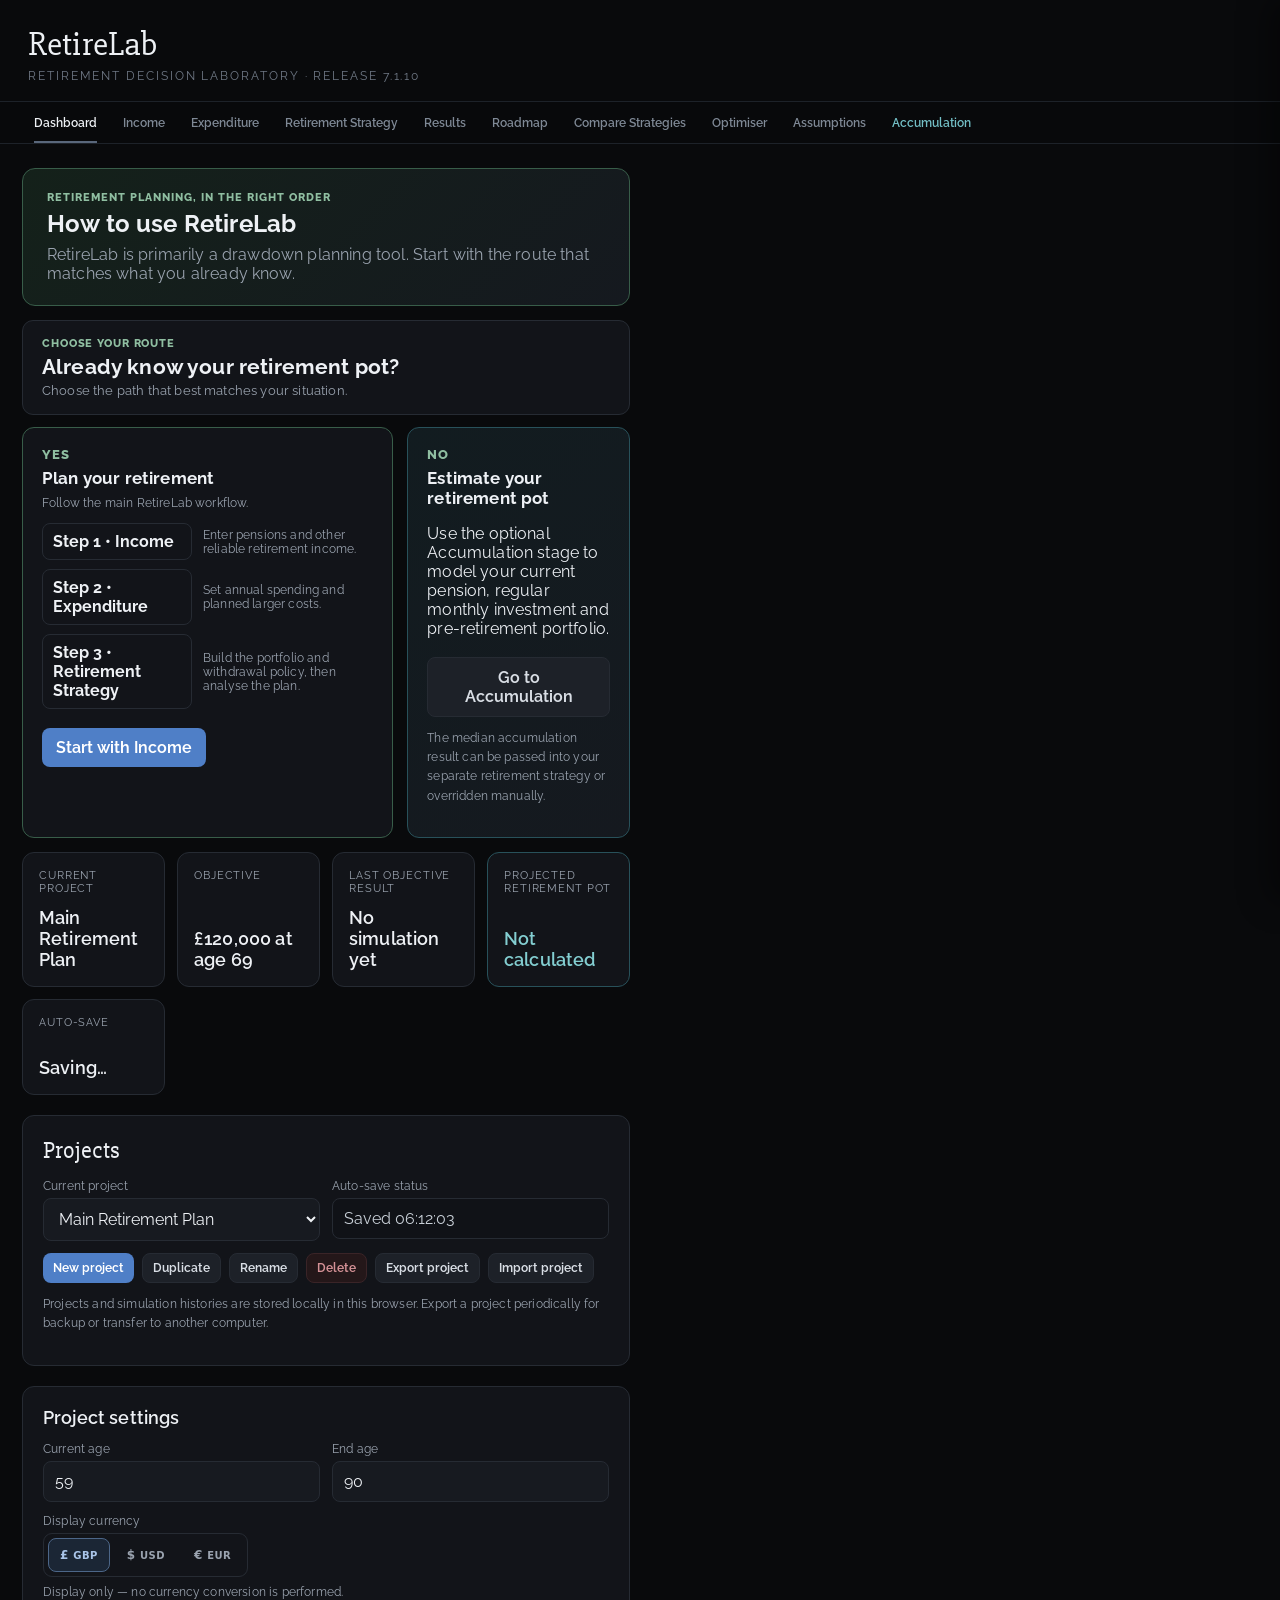
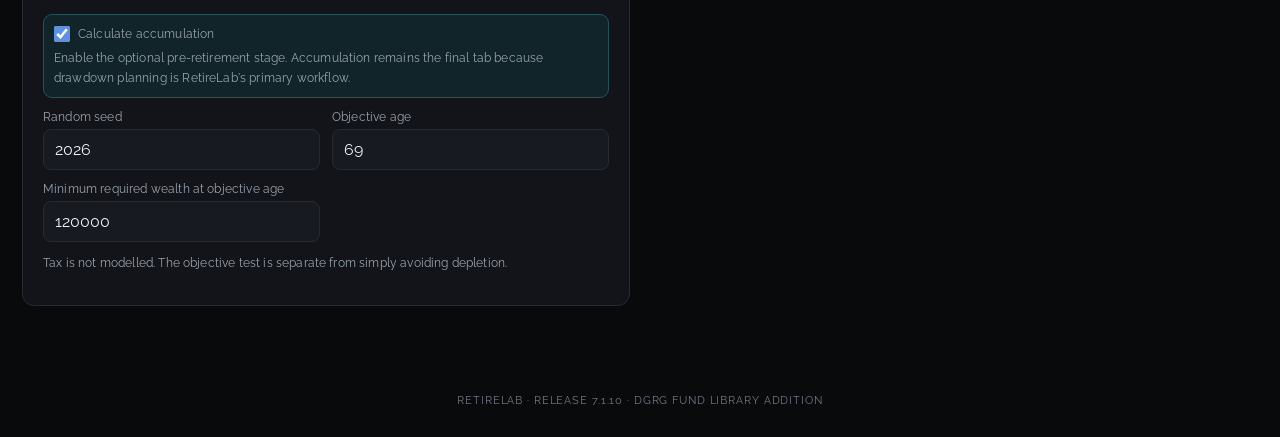
==== commit 965b601f: "Added Funds" ====
--- a/index.html
+++ b/index.html
@@ -4,14 +4,14 @@
 <head>
 <meta charset="utf-8"/>
 <meta content="width=device-width,initial-scale=1" name="viewport"/>
-<title>RetireLab 7.1.9</title>
-<link href="css/style-1.css?v=7.1.9" rel="stylesheet"/>
-<link href="css/style-2.css?v=7.1.9" rel="stylesheet"/>
-<link href="css/style-3.css?v=7.1.9" rel="stylesheet"/>
-<link href="css/style-4.css?v=7.1.9" rel="stylesheet"/>
-<link href="css/style-5.css?v=7.1.9" rel="stylesheet"/><link href="css/annual-review.css?v=7.1.9" rel="stylesheet"/></head>
+<title>RetireLab 7.1.10</title>
+<link href="css/style-1.css?v=7.1.10" rel="stylesheet"/>
+<link href="css/style-2.css?v=7.1.10" rel="stylesheet"/>
+<link href="css/style-3.css?v=7.1.10" rel="stylesheet"/>
+<link href="css/style-4.css?v=7.1.10" rel="stylesheet"/>
+<link href="css/style-5.css?v=7.1.10" rel="stylesheet"/><link href="css/annual-review.css?v=7.1.10" rel="stylesheet"/></head>
 <body>
-<header><h1>RetireLab</h1><p>Retirement Decision Laboratory · Release 7.1.9</p></header><nav aria-label="RetireLab sections" class="tabbar">
+<header><h1>RetireLab</h1><p>Retirement Decision Laboratory · Release 7.1.10</p></header><nav aria-label="RetireLab sections" class="tabbar">
 <button class="tabbtn active" data-tab="dashboard" type="button">Dashboard</button>
 <button class="tabbtn" data-tab="income" type="button">Income</button>
 <button class="tabbtn" data-tab="expenditure" type="button">Expenditure</button>
@@ -753,7 +753,7 @@
 The annual CORE return used by the rule is the investment return before withdrawals.
 </p>
 </section></div></div></main>
-<script src="js/engine-and-ui.js?v=7.1.9"></script><script src="js/fund-library.js?v=7.1.9"></script><script src="js/accumulation.js?v=7.1.9"></script><script src="js/diversification.js?v=7.1.9"></script>
+<script src="js/engine-and-ui.js?v=7.1.10"></script><script src="js/fund-library.js?v=7.1.10"></script><script src="js/accumulation.js?v=7.1.10"></script><script src="js/diversification.js?v=7.1.10"></script>
 <div class="drawer-backdrop" id="fundBackdrop"></div>
 <aside aria-hidden="true" class="drawer" id="fundDrawer">
 <button class="close small" id="closeFundDrawer" type="button">Close</button>
@@ -776,14 +776,14 @@
 <p class="note" id="drawerSources"></p>
 <div class="alert"><strong>Important:</strong> expected return is a forward-looking planning assumption, not the fund's historical return and not a promise of future performance.</div>
 </aside>
-<script src="js/fund-research.js?v=7.1.9"></script>
-<script src="js/quick-actions.js?v=7.1.9"></script>
-<script src="js/simulation-history.js?v=7.1.9"></script>
-<script src="js/comparison.js?v=7.1.9"></script>
-<footer style="max-width:1220px;margin:0 auto 30px;padding:0 18px;color:#637083;font-size:12px;text-align:center">RetireLab · Release 7.1.9 · Optimiser Constraint Fix</footer>
-<script src="js/projects-and-storage.js?v=7.1.9"></script>
-<script src="js/dashboard.js?v=7.1.9"></script>
-<script src="js/results-feedback.js?v=7.1.9"></script>
+<script src="js/fund-research.js?v=7.1.10"></script>
+<script src="js/quick-actions.js?v=7.1.10"></script>
+<script src="js/simulation-history.js?v=7.1.10"></script>
+<script src="js/comparison.js?v=7.1.10"></script>
+<footer style="max-width:1220px;margin:0 auto 30px;padding:0 18px;color:#637083;font-size:12px;text-align:center">RetireLab · Release 7.1.10 · DGRG Fund Library Addition</footer>
+<script src="js/projects-and-storage.js?v=7.1.10"></script>
+<script src="js/dashboard.js?v=7.1.10"></script>
+<script src="js/results-feedback.js?v=7.1.10"></script>
 <div aria-hidden="true" class="chart-modal hidden" id="chartModal">
 <div class="chart-modal-panel">
 <div class="chart-modal-header">
@@ -796,6 +796,6 @@
 <canvas height="720" id="expandedChart" width="1400"></canvas>
 </div>
 </div>
-<script src="js/interactive-charts.js?v=7.1.9"></script>
-<script src="js/annual-review.js?v=7.1.9"></script><script src="js/workflow-7.js?v=7.1.9"></script><script src="js/expenditure-optimiser.js?v=7.1.9"></script></body>
+<script src="js/interactive-charts.js?v=7.1.10"></script>
+<script src="js/annual-review.js?v=7.1.10"></script><script src="js/workflow-7.js?v=7.1.10"></script><script src="js/expenditure-optimiser.js?v=7.1.10"></script></body>
 </html>
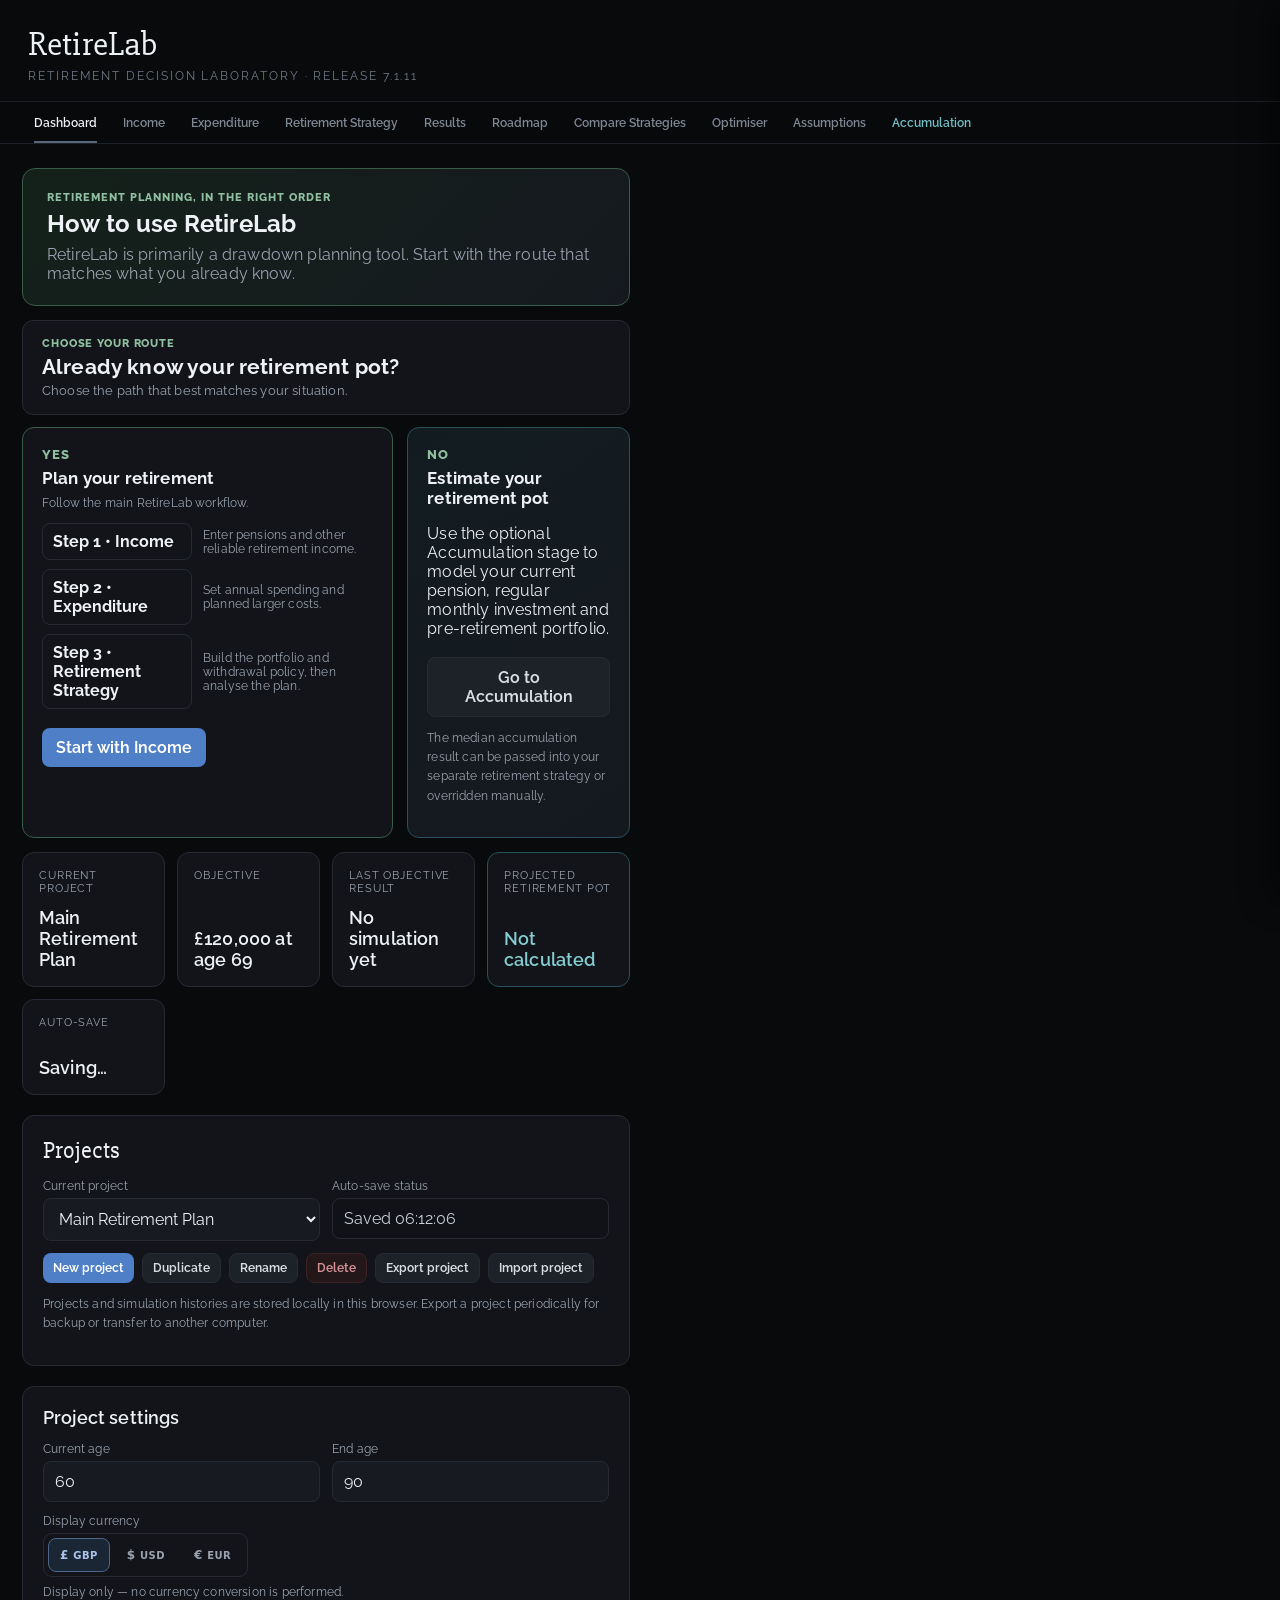
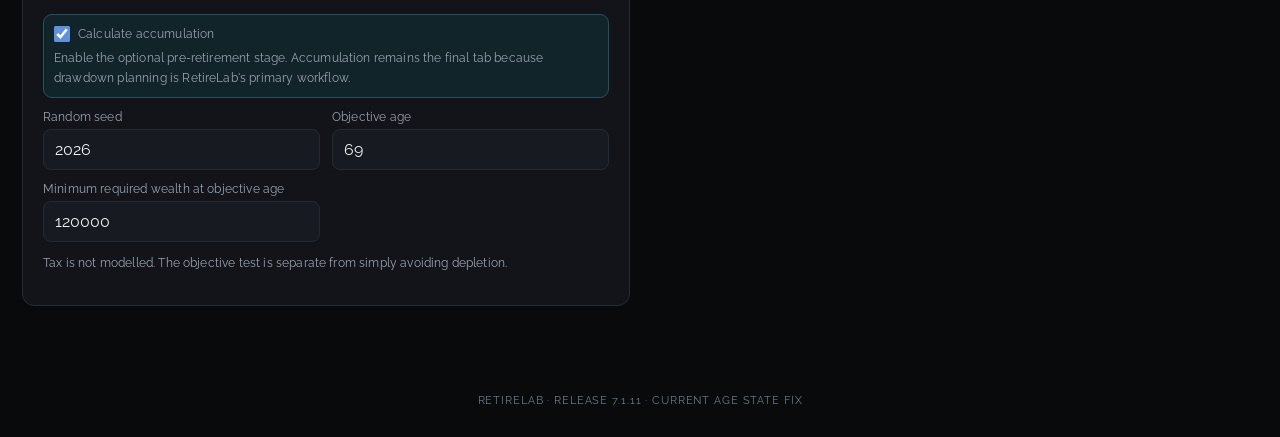
==== commit 8e2c5124: "Add files via upload Minor bug fix to starting age" ====
--- a/index.html
+++ b/index.html
@@ -4,14 +4,14 @@
 <head>
 <meta charset="utf-8"/>
 <meta content="width=device-width,initial-scale=1" name="viewport"/>
-<title>RetireLab 7.1.10</title>
-<link href="css/style-1.css?v=7.1.10" rel="stylesheet"/>
-<link href="css/style-2.css?v=7.1.10" rel="stylesheet"/>
-<link href="css/style-3.css?v=7.1.10" rel="stylesheet"/>
-<link href="css/style-4.css?v=7.1.10" rel="stylesheet"/>
-<link href="css/style-5.css?v=7.1.10" rel="stylesheet"/><link href="css/annual-review.css?v=7.1.10" rel="stylesheet"/></head>
+<title>RetireLab 7.1.11</title>
+<link href="css/style-1.css?v=7.1.11" rel="stylesheet"/>
+<link href="css/style-2.css?v=7.1.11" rel="stylesheet"/>
+<link href="css/style-3.css?v=7.1.11" rel="stylesheet"/>
+<link href="css/style-4.css?v=7.1.11" rel="stylesheet"/>
+<link href="css/style-5.css?v=7.1.11" rel="stylesheet"/><link href="css/annual-review.css?v=7.1.11" rel="stylesheet"/></head>
 <body>
-<header><h1>RetireLab</h1><p>Retirement Decision Laboratory · Release 7.1.10</p></header><nav aria-label="RetireLab sections" class="tabbar">
+<header><h1>RetireLab</h1><p>Retirement Decision Laboratory · Release 7.1.11</p></header><nav aria-label="RetireLab sections" class="tabbar">
 <button class="tabbtn active" data-tab="dashboard" type="button">Dashboard</button>
 <button class="tabbtn" data-tab="income" type="button">Income</button>
 <button class="tabbtn" data-tab="expenditure" type="button">Expenditure</button>
@@ -753,7 +753,7 @@
 The annual CORE return used by the rule is the investment return before withdrawals.
 </p>
 </section></div></div></main>
-<script src="js/engine-and-ui.js?v=7.1.10"></script><script src="js/fund-library.js?v=7.1.10"></script><script src="js/accumulation.js?v=7.1.10"></script><script src="js/diversification.js?v=7.1.10"></script>
+<script src="js/engine-and-ui.js?v=7.1.11"></script><script src="js/fund-library.js?v=7.1.11"></script><script src="js/accumulation.js?v=7.1.11"></script><script src="js/diversification.js?v=7.1.11"></script>
 <div class="drawer-backdrop" id="fundBackdrop"></div>
 <aside aria-hidden="true" class="drawer" id="fundDrawer">
 <button class="close small" id="closeFundDrawer" type="button">Close</button>
@@ -776,14 +776,14 @@
 <p class="note" id="drawerSources"></p>
 <div class="alert"><strong>Important:</strong> expected return is a forward-looking planning assumption, not the fund's historical return and not a promise of future performance.</div>
 </aside>
-<script src="js/fund-research.js?v=7.1.10"></script>
-<script src="js/quick-actions.js?v=7.1.10"></script>
-<script src="js/simulation-history.js?v=7.1.10"></script>
-<script src="js/comparison.js?v=7.1.10"></script>
-<footer style="max-width:1220px;margin:0 auto 30px;padding:0 18px;color:#637083;font-size:12px;text-align:center">RetireLab · Release 7.1.10 · DGRG Fund Library Addition</footer>
-<script src="js/projects-and-storage.js?v=7.1.10"></script>
-<script src="js/dashboard.js?v=7.1.10"></script>
-<script src="js/results-feedback.js?v=7.1.10"></script>
+<script src="js/fund-research.js?v=7.1.11"></script>
+<script src="js/quick-actions.js?v=7.1.11"></script>
+<script src="js/simulation-history.js?v=7.1.11"></script>
+<script src="js/comparison.js?v=7.1.11"></script>
+<footer style="max-width:1220px;margin:0 auto 30px;padding:0 18px;color:#637083;font-size:12px;text-align:center">RetireLab · Release 7.1.11 · Current Age State Fix</footer>
+<script src="js/projects-and-storage.js?v=7.1.11"></script>
+<script src="js/dashboard.js?v=7.1.11"></script>
+<script src="js/results-feedback.js?v=7.1.11"></script>
 <div aria-hidden="true" class="chart-modal hidden" id="chartModal">
 <div class="chart-modal-panel">
 <div class="chart-modal-header">
@@ -796,6 +796,6 @@
 <canvas height="720" id="expandedChart" width="1400"></canvas>
 </div>
 </div>
-<script src="js/interactive-charts.js?v=7.1.10"></script>
-<script src="js/annual-review.js?v=7.1.10"></script><script src="js/workflow-7.js?v=7.1.10"></script><script src="js/expenditure-optimiser.js?v=7.1.10"></script></body>
+<script src="js/interactive-charts.js?v=7.1.11"></script>
+<script src="js/annual-review.js?v=7.1.11"></script><script src="js/workflow-7.js?v=7.1.11"></script><script src="js/expenditure-optimiser.js?v=7.1.11"></script></body>
 </html>
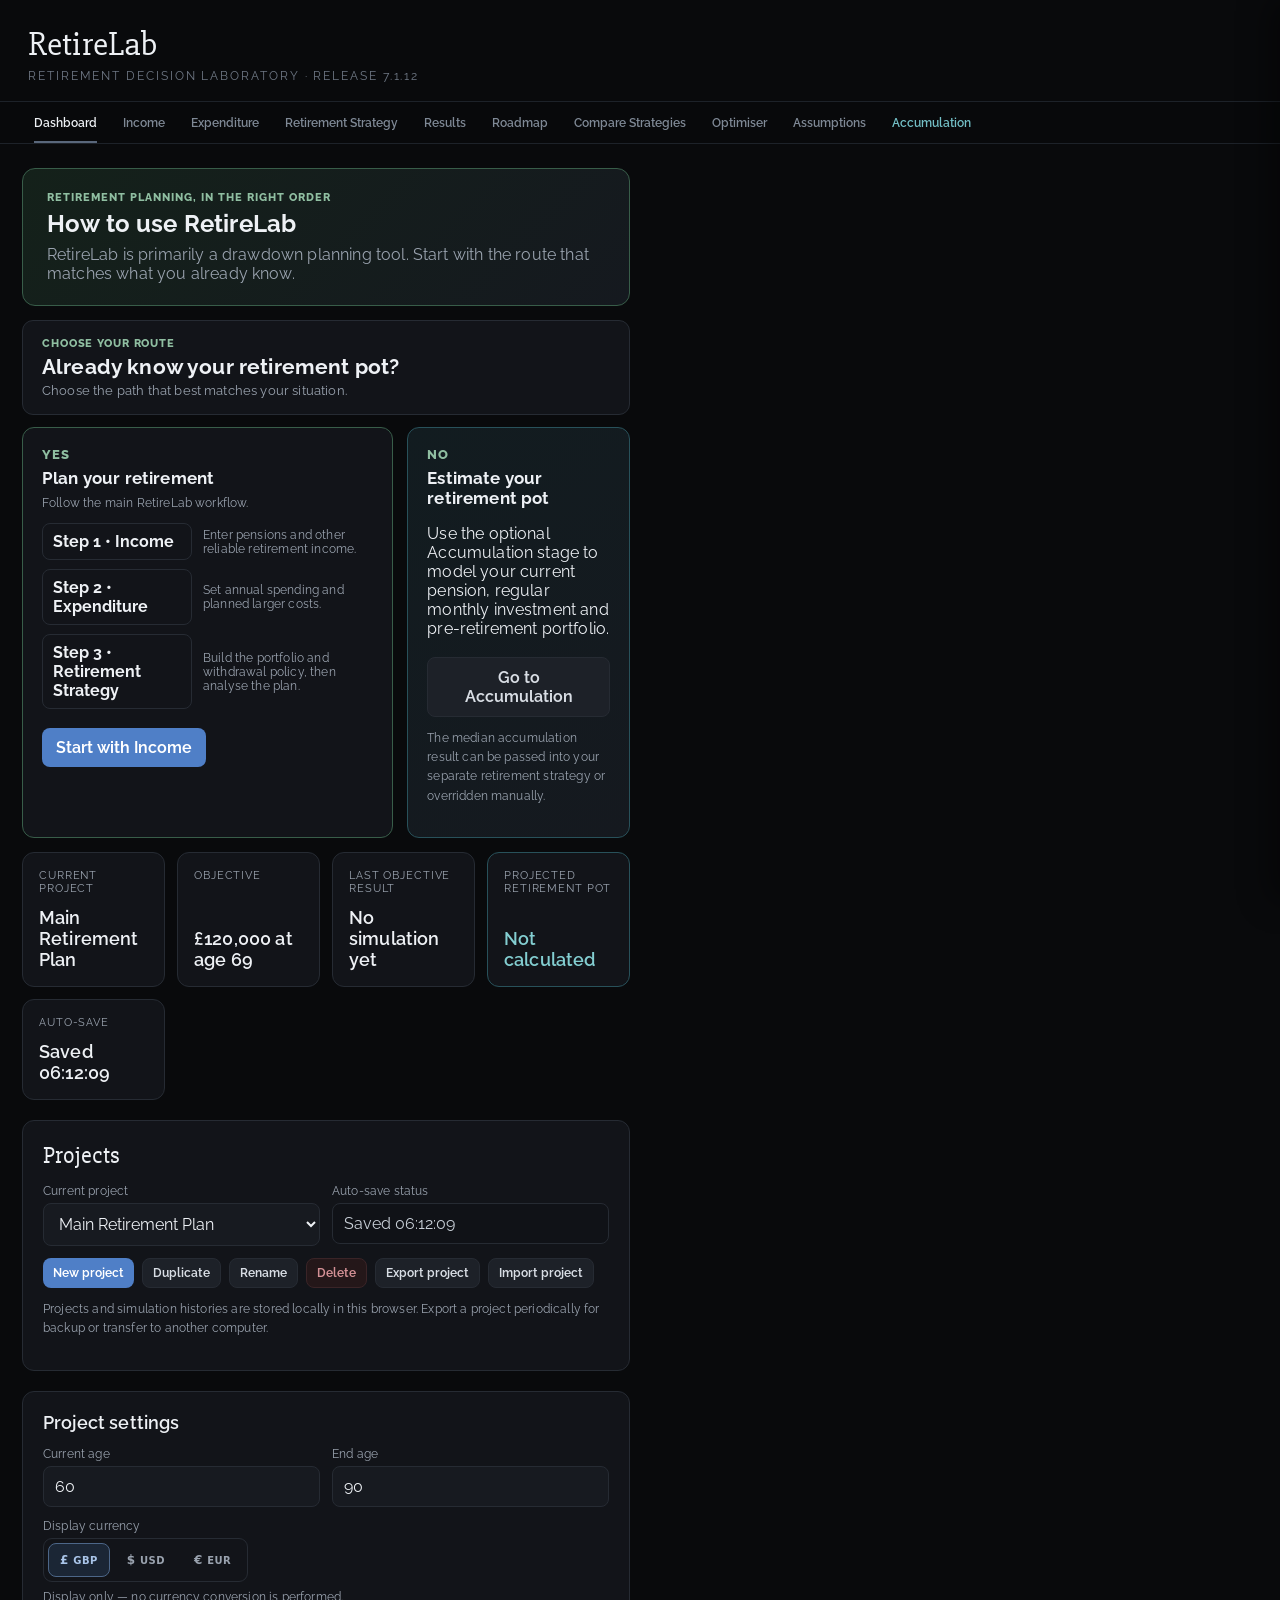
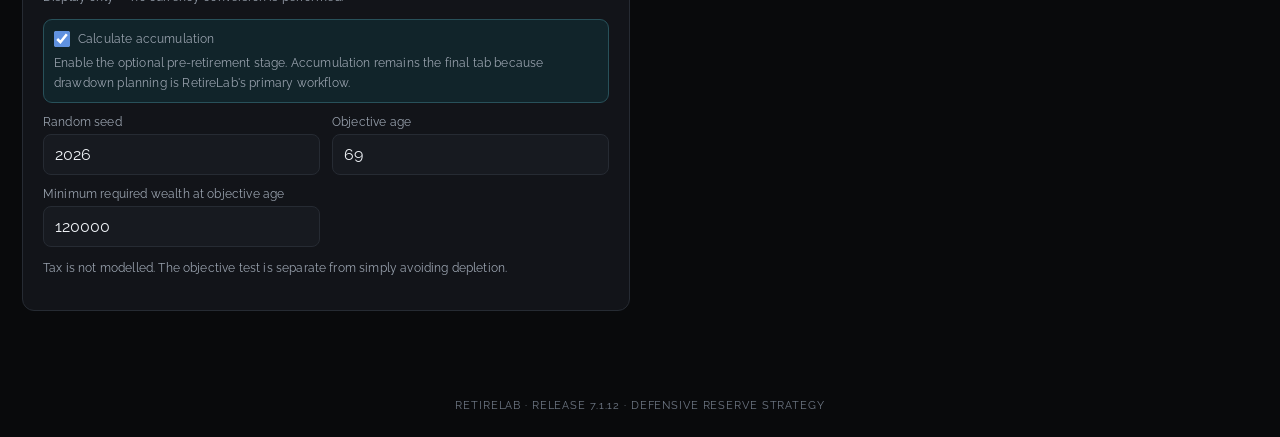
==== commit deb43949: "Add files via upload Added Defensive holding strategy" ====
--- a/index.html
+++ b/index.html
@@ -4,14 +4,14 @@
 <head>
 <meta charset="utf-8"/>
 <meta content="width=device-width,initial-scale=1" name="viewport"/>
-<title>RetireLab 7.1.11</title>
-<link href="css/style-1.css?v=7.1.11" rel="stylesheet"/>
-<link href="css/style-2.css?v=7.1.11" rel="stylesheet"/>
-<link href="css/style-3.css?v=7.1.11" rel="stylesheet"/>
-<link href="css/style-4.css?v=7.1.11" rel="stylesheet"/>
-<link href="css/style-5.css?v=7.1.11" rel="stylesheet"/><link href="css/annual-review.css?v=7.1.11" rel="stylesheet"/></head>
+<title>RetireLab 7.1.12</title>
+<link href="css/style-1.css?v=7.1.12" rel="stylesheet"/>
+<link href="css/style-2.css?v=7.1.12" rel="stylesheet"/>
+<link href="css/style-3.css?v=7.1.12" rel="stylesheet"/>
+<link href="css/style-4.css?v=7.1.12" rel="stylesheet"/>
+<link href="css/style-5.css?v=7.1.12" rel="stylesheet"/><link href="css/annual-review.css?v=7.1.12" rel="stylesheet"/></head>
 <body>
-<header><h1>RetireLab</h1><p>Retirement Decision Laboratory · Release 7.1.11</p></header><nav aria-label="RetireLab sections" class="tabbar">
+<header><h1>RetireLab</h1><p>Retirement Decision Laboratory · Release 7.1.12</p></header><nav aria-label="RetireLab sections" class="tabbar">
 <button class="tabbtn active" data-tab="dashboard" type="button">Dashboard</button>
 <button class="tabbtn" data-tab="income" type="button">Income</button>
 <button class="tabbtn" data-tab="expenditure" type="button">Expenditure</button>
@@ -254,9 +254,9 @@
 </section><section class="card full">
 <h2>CORE fund allocation</h2>
 <div class="table-wrap"><table id="fundTable">
-<thead><tr><th>Fund</th><th>Value (£)</th><th>Allocation (%)</th><th>Details</th><th></th></tr></thead>
+<thead><tr><th>Fund</th><th>Value (£)</th><th>Allocation (%)</th><th>Defensive reserve</th><th>Details</th><th></th></tr></thead>
 <tbody></tbody>
-<tfoot><tr><th>CORE total</th><th id="portfolioTotal">£0</th><th id="allocationTotal">100.0%</th><th></th><th></th></tr></tfoot>
+<tfoot><tr><th>CORE total</th><th id="portfolioTotal">£0</th><th id="allocationTotal">100.0%</th><th></th><th></th><th></th></tr></tfoot>
 </table></div>
 <div class="toolbar"><button class="primary small" id="addFundBtn" type="button">Fund Library</button>
 <button class="secondary small" id="equaliseBtn">Equalise to 25% each</button>
@@ -334,8 +334,8 @@
 <div class="strategy-policy-box">
 <div class="strategy-policy-title"><h3>Weak CORE years</h3><button aria-label="Explain weak CORE year rule" class="strategy-help" data-help="weak" type="button">?</button></div>
 <label>When CORE return is at or below trigger</label>
-<select id="badYearRule"><option selected="" value="cash_first">Use cash first, then CORE if cash runs out</option><option value="core_first">Use CORE first</option></select>
-<p class="note">The minimum cash reserve does not restrict essential spending in a weak year.</p>
+<select id="badYearRule"><option selected="" value="cash_first">Use cash first, then CORE if cash runs out</option><option value="cash_defensive">Use cash, then defensive reserve, then CORE</option><option value="core_first">Use CORE first</option></select>
+<p class="note">The minimum cash reserve does not restrict essential spending in a weak year. For the defensive-reserve option, tick the fund(s) to use as a second-stage buffer in the CORE allocation table.</p>
 <div aria-live="polite" class="strategy-help-popover hidden" id="strategyHelp-weak" role="status"></div></div>
 <div class="strategy-policy-box bridge-cash-policy">
 <div class="strategy-policy-title"><h3>Strong CORE years &amp; Bridge Cash</h3><button aria-label="Explain strong CORE year and Bridge Cash rules" class="strategy-help" data-help="strong" type="button">?</button></div>
@@ -753,7 +753,7 @@
 The annual CORE return used by the rule is the investment return before withdrawals.
 </p>
 </section></div></div></main>
-<script src="js/engine-and-ui.js?v=7.1.11"></script><script src="js/fund-library.js?v=7.1.11"></script><script src="js/accumulation.js?v=7.1.11"></script><script src="js/diversification.js?v=7.1.11"></script>
+<script src="js/engine-and-ui.js?v=7.1.12"></script><script src="js/fund-library.js?v=7.1.12"></script><script src="js/accumulation.js?v=7.1.12"></script><script src="js/diversification.js?v=7.1.12"></script>
 <div class="drawer-backdrop" id="fundBackdrop"></div>
 <aside aria-hidden="true" class="drawer" id="fundDrawer">
 <button class="close small" id="closeFundDrawer" type="button">Close</button>
@@ -776,14 +776,14 @@
 <p class="note" id="drawerSources"></p>
 <div class="alert"><strong>Important:</strong> expected return is a forward-looking planning assumption, not the fund's historical return and not a promise of future performance.</div>
 </aside>
-<script src="js/fund-research.js?v=7.1.11"></script>
-<script src="js/quick-actions.js?v=7.1.11"></script>
-<script src="js/simulation-history.js?v=7.1.11"></script>
-<script src="js/comparison.js?v=7.1.11"></script>
-<footer style="max-width:1220px;margin:0 auto 30px;padding:0 18px;color:#637083;font-size:12px;text-align:center">RetireLab · Release 7.1.11 · Current Age State Fix</footer>
-<script src="js/projects-and-storage.js?v=7.1.11"></script>
-<script src="js/dashboard.js?v=7.1.11"></script>
-<script src="js/results-feedback.js?v=7.1.11"></script>
+<script src="js/fund-research.js?v=7.1.12"></script>
+<script src="js/quick-actions.js?v=7.1.12"></script>
+<script src="js/simulation-history.js?v=7.1.12"></script>
+<script src="js/comparison.js?v=7.1.12"></script>
+<footer style="max-width:1220px;margin:0 auto 30px;padding:0 18px;color:#637083;font-size:12px;text-align:center">RetireLab · Release 7.1.12 · Defensive Reserve Strategy</footer>
+<script src="js/projects-and-storage.js?v=7.1.12"></script>
+<script src="js/dashboard.js?v=7.1.12"></script>
+<script src="js/results-feedback.js?v=7.1.12"></script>
 <div aria-hidden="true" class="chart-modal hidden" id="chartModal">
 <div class="chart-modal-panel">
 <div class="chart-modal-header">
@@ -796,6 +796,6 @@
 <canvas height="720" id="expandedChart" width="1400"></canvas>
 </div>
 </div>
-<script src="js/interactive-charts.js?v=7.1.11"></script>
-<script src="js/annual-review.js?v=7.1.11"></script><script src="js/workflow-7.js?v=7.1.11"></script><script src="js/expenditure-optimiser.js?v=7.1.11"></script></body>
+<script src="js/interactive-charts.js?v=7.1.12"></script>
+<script src="js/annual-review.js?v=7.1.12"></script><script src="js/workflow-7.js?v=7.1.12"></script><script src="js/expenditure-optimiser.js?v=7.1.12"></script></body>
 </html>
--- a/css/style-5.css
+++ b/css/style-5.css
@@ -941,3 +941,7 @@
 .accumulation-route{display:flex;align-items:center}
 .accumulation-route-inner{width:100%}
 .getting-started-card h3{margin-bottom:8px}
+
+/* 7.1.12 defensive reserve */
+.defensive-reserve-toggle{display:inline-flex;align-items:center;gap:7px;white-space:nowrap;color:#aeb7c4;font-size:13px;font-weight:600}
+.defensive-reserve-toggle input{width:17px;height:17px;margin:0;accent-color:#6f9b7a}
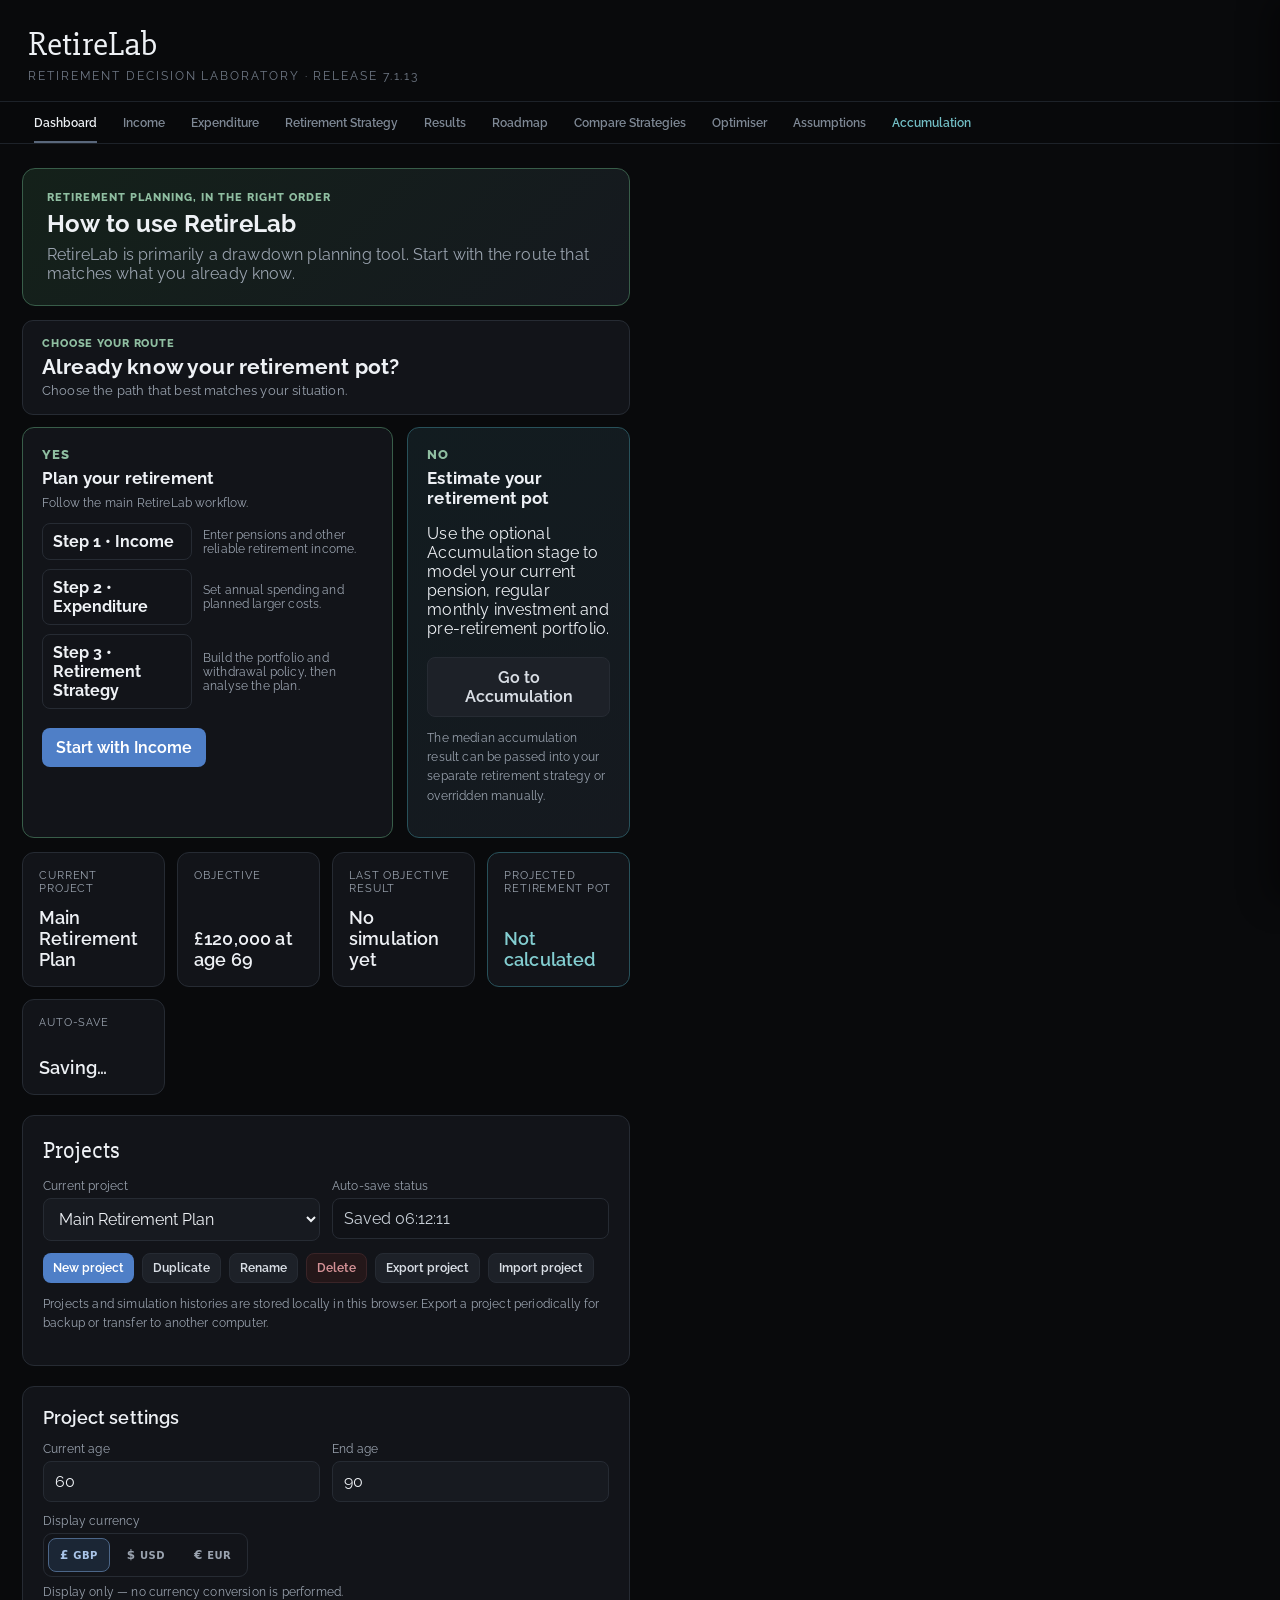
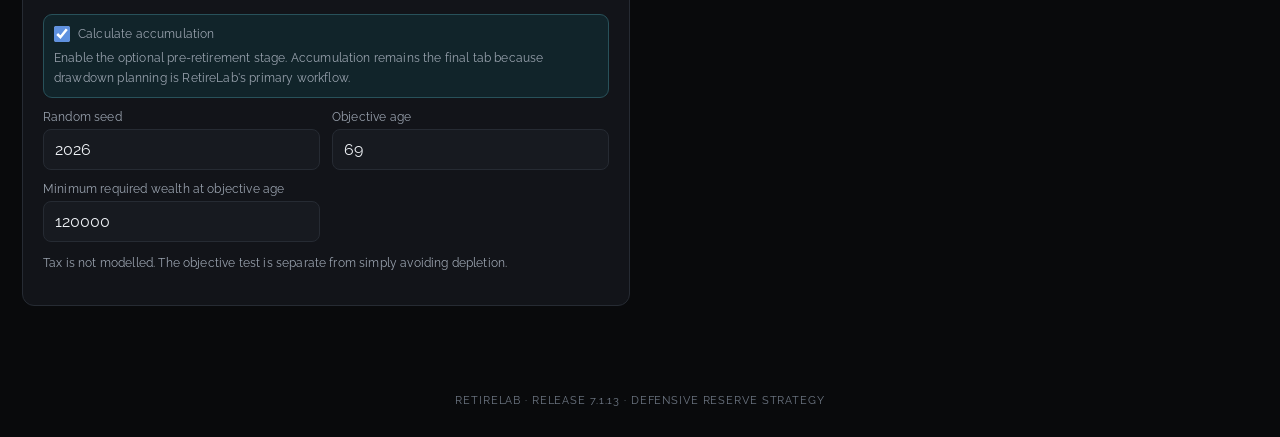
==== commit c863d029: "Add files via upload Added Jupiter Merian Global Equity Absolute Return Fund" ====
--- a/index.html
+++ b/index.html
@@ -4,14 +4,14 @@
 <head>
 <meta charset="utf-8"/>
 <meta content="width=device-width,initial-scale=1" name="viewport"/>
-<title>RetireLab 7.1.12</title>
-<link href="css/style-1.css?v=7.1.12" rel="stylesheet"/>
-<link href="css/style-2.css?v=7.1.12" rel="stylesheet"/>
-<link href="css/style-3.css?v=7.1.12" rel="stylesheet"/>
-<link href="css/style-4.css?v=7.1.12" rel="stylesheet"/>
-<link href="css/style-5.css?v=7.1.12" rel="stylesheet"/><link href="css/annual-review.css?v=7.1.12" rel="stylesheet"/></head>
+<title>RetireLab 7.1.13</title>
+<link href="css/style-1.css?v=7.1.13" rel="stylesheet"/>
+<link href="css/style-2.css?v=7.1.13" rel="stylesheet"/>
+<link href="css/style-3.css?v=7.1.13" rel="stylesheet"/>
+<link href="css/style-4.css?v=7.1.13" rel="stylesheet"/>
+<link href="css/style-5.css?v=7.1.13" rel="stylesheet"/><link href="css/annual-review.css?v=7.1.13" rel="stylesheet"/></head>
 <body>
-<header><h1>RetireLab</h1><p>Retirement Decision Laboratory · Release 7.1.12</p></header><nav aria-label="RetireLab sections" class="tabbar">
+<header><h1>RetireLab</h1><p>Retirement Decision Laboratory · Release 7.1.13</p></header><nav aria-label="RetireLab sections" class="tabbar">
 <button class="tabbtn active" data-tab="dashboard" type="button">Dashboard</button>
 <button class="tabbtn" data-tab="income" type="button">Income</button>
 <button class="tabbtn" data-tab="expenditure" type="button">Expenditure</button>
@@ -753,7 +753,7 @@
 The annual CORE return used by the rule is the investment return before withdrawals.
 </p>
 </section></div></div></main>
-<script src="js/engine-and-ui.js?v=7.1.12"></script><script src="js/fund-library.js?v=7.1.12"></script><script src="js/accumulation.js?v=7.1.12"></script><script src="js/diversification.js?v=7.1.12"></script>
+<script src="js/engine-and-ui.js?v=7.1.13"></script><script src="js/fund-library.js?v=7.1.13"></script><script src="js/accumulation.js?v=7.1.13"></script><script src="js/diversification.js?v=7.1.13"></script>
 <div class="drawer-backdrop" id="fundBackdrop"></div>
 <aside aria-hidden="true" class="drawer" id="fundDrawer">
 <button class="close small" id="closeFundDrawer" type="button">Close</button>
@@ -776,14 +776,14 @@
 <p class="note" id="drawerSources"></p>
 <div class="alert"><strong>Important:</strong> expected return is a forward-looking planning assumption, not the fund's historical return and not a promise of future performance.</div>
 </aside>
-<script src="js/fund-research.js?v=7.1.12"></script>
-<script src="js/quick-actions.js?v=7.1.12"></script>
-<script src="js/simulation-history.js?v=7.1.12"></script>
-<script src="js/comparison.js?v=7.1.12"></script>
-<footer style="max-width:1220px;margin:0 auto 30px;padding:0 18px;color:#637083;font-size:12px;text-align:center">RetireLab · Release 7.1.12 · Defensive Reserve Strategy</footer>
-<script src="js/projects-and-storage.js?v=7.1.12"></script>
-<script src="js/dashboard.js?v=7.1.12"></script>
-<script src="js/results-feedback.js?v=7.1.12"></script>
+<script src="js/fund-research.js?v=7.1.13"></script>
+<script src="js/quick-actions.js?v=7.1.13"></script>
+<script src="js/simulation-history.js?v=7.1.13"></script>
+<script src="js/comparison.js?v=7.1.13"></script>
+<footer style="max-width:1220px;margin:0 auto 30px;padding:0 18px;color:#637083;font-size:12px;text-align:center">RetireLab · Release 7.1.13 · Defensive Reserve Strategy</footer>
+<script src="js/projects-and-storage.js?v=7.1.13"></script>
+<script src="js/dashboard.js?v=7.1.13"></script>
+<script src="js/results-feedback.js?v=7.1.13"></script>
 <div aria-hidden="true" class="chart-modal hidden" id="chartModal">
 <div class="chart-modal-panel">
 <div class="chart-modal-header">
@@ -796,6 +796,6 @@
 <canvas height="720" id="expandedChart" width="1400"></canvas>
 </div>
 </div>
-<script src="js/interactive-charts.js?v=7.1.12"></script>
-<script src="js/annual-review.js?v=7.1.12"></script><script src="js/workflow-7.js?v=7.1.12"></script><script src="js/expenditure-optimiser.js?v=7.1.12"></script></body>
+<script src="js/interactive-charts.js?v=7.1.13"></script>
+<script src="js/annual-review.js?v=7.1.13"></script><script src="js/workflow-7.js?v=7.1.13"></script><script src="js/expenditure-optimiser.js?v=7.1.13"></script></body>
 </html>
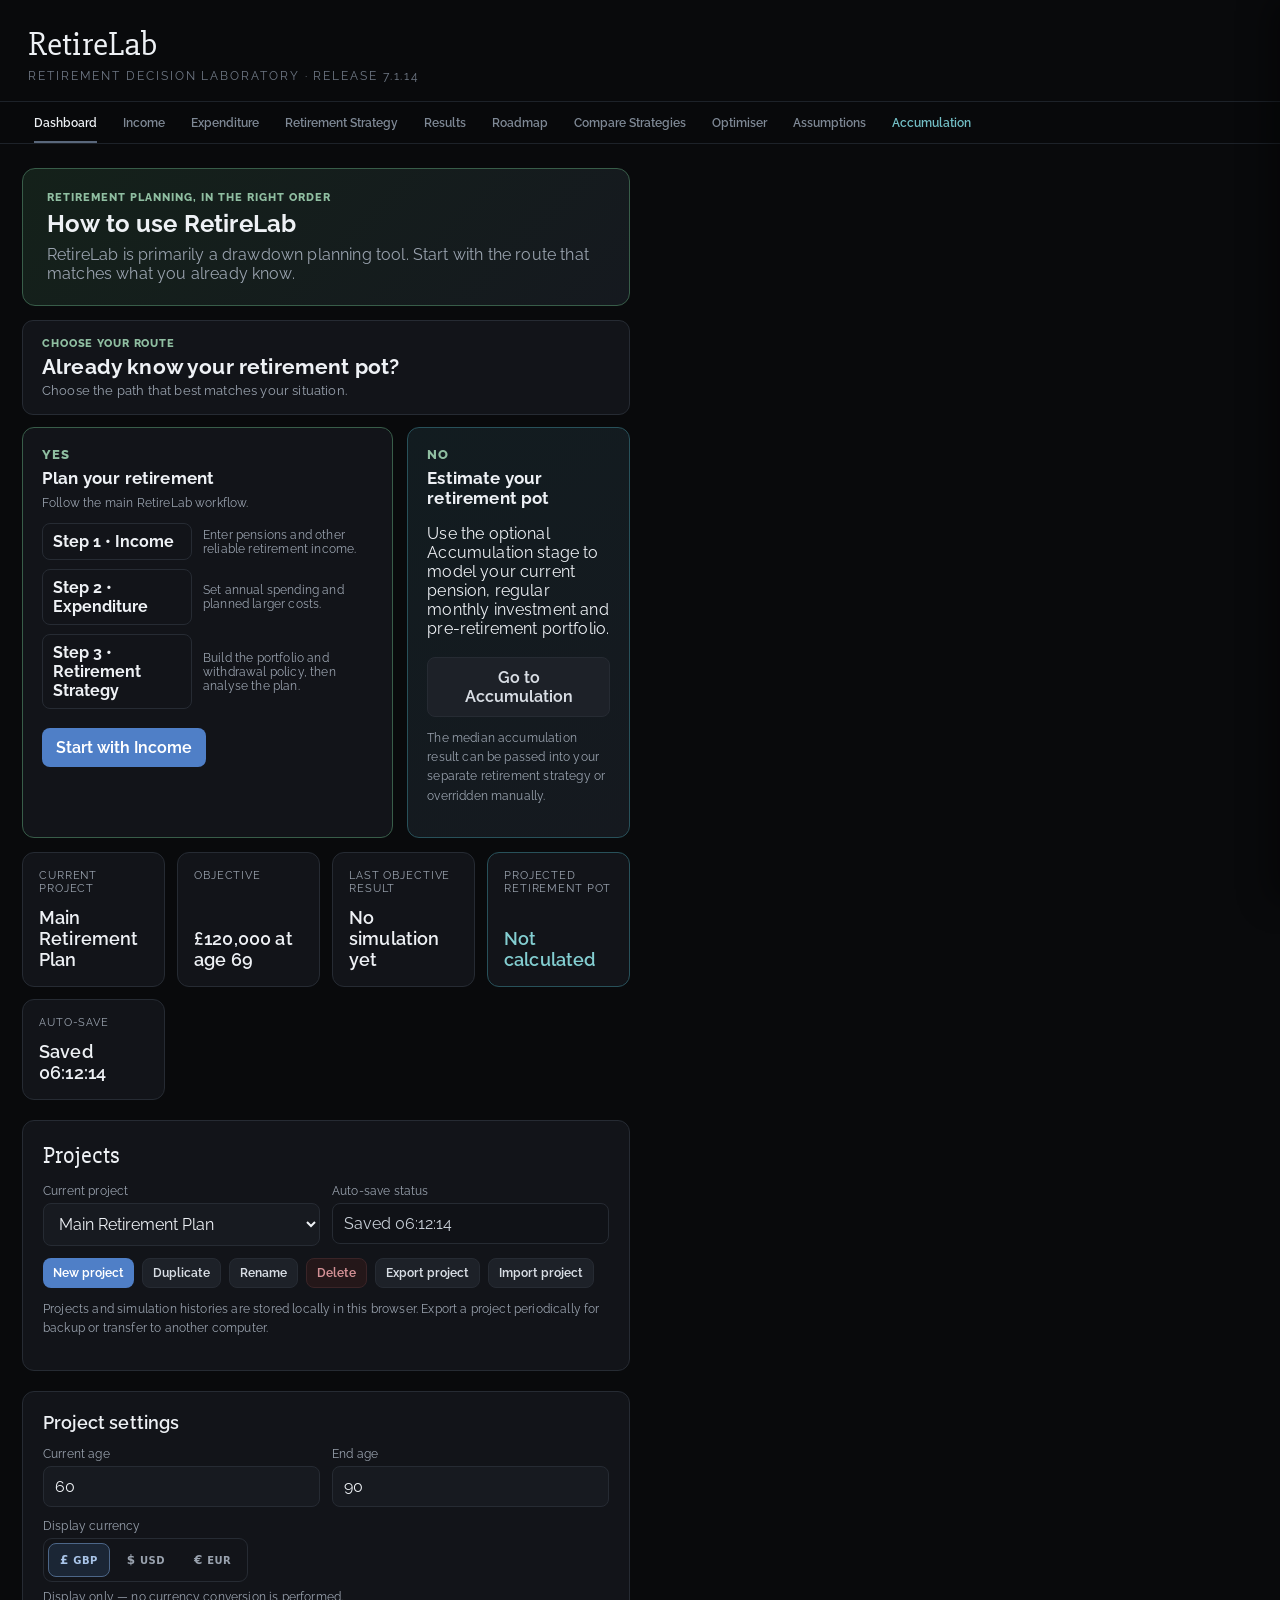
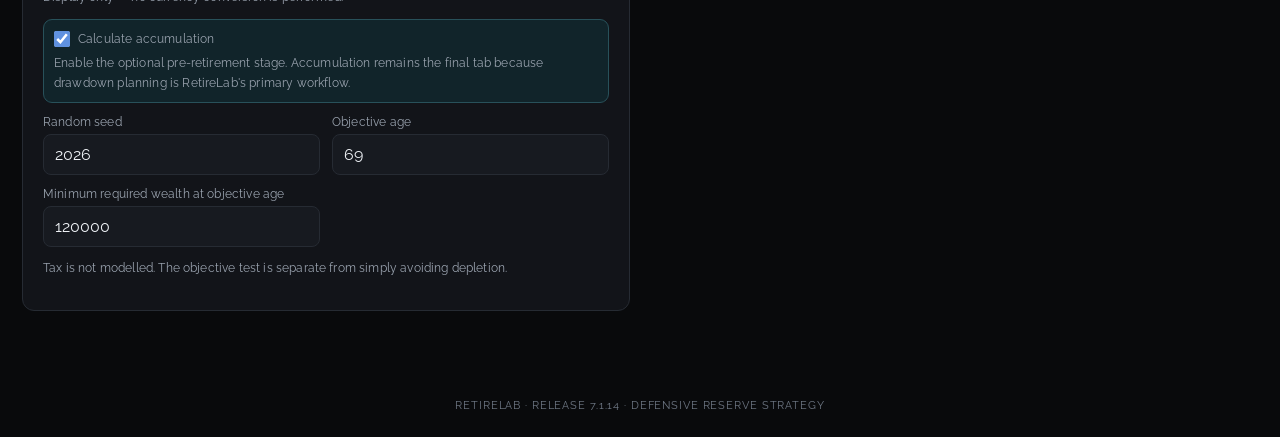
==== commit aa9bb48e: "Add files via upload" ====
--- a/index.html
+++ b/index.html
@@ -4,14 +4,14 @@
 <head>
 <meta charset="utf-8"/>
 <meta content="width=device-width,initial-scale=1" name="viewport"/>
-<title>RetireLab 7.1.13</title>
-<link href="css/style-1.css?v=7.1.13" rel="stylesheet"/>
-<link href="css/style-2.css?v=7.1.13" rel="stylesheet"/>
-<link href="css/style-3.css?v=7.1.13" rel="stylesheet"/>
-<link href="css/style-4.css?v=7.1.13" rel="stylesheet"/>
-<link href="css/style-5.css?v=7.1.13" rel="stylesheet"/><link href="css/annual-review.css?v=7.1.13" rel="stylesheet"/></head>
+<title>RetireLab 7.1.14</title>
+<link href="css/style-1.css?v=7.1.14" rel="stylesheet"/>
+<link href="css/style-2.css?v=7.1.14" rel="stylesheet"/>
+<link href="css/style-3.css?v=7.1.14" rel="stylesheet"/>
+<link href="css/style-4.css?v=7.1.14" rel="stylesheet"/>
+<link href="css/style-5.css?v=7.1.14" rel="stylesheet"/><link href="css/annual-review.css?v=7.1.14" rel="stylesheet"/></head>
 <body>
-<header><h1>RetireLab</h1><p>Retirement Decision Laboratory · Release 7.1.13</p></header><nav aria-label="RetireLab sections" class="tabbar">
+<header><h1>RetireLab</h1><p>Retirement Decision Laboratory · Release 7.1.14</p></header><nav aria-label="RetireLab sections" class="tabbar">
 <button class="tabbtn active" data-tab="dashboard" type="button">Dashboard</button>
 <button class="tabbtn" data-tab="income" type="button">Income</button>
 <button class="tabbtn" data-tab="expenditure" type="button">Expenditure</button>
@@ -753,7 +753,7 @@
 The annual CORE return used by the rule is the investment return before withdrawals.
 </p>
 </section></div></div></main>
-<script src="js/engine-and-ui.js?v=7.1.13"></script><script src="js/fund-library.js?v=7.1.13"></script><script src="js/accumulation.js?v=7.1.13"></script><script src="js/diversification.js?v=7.1.13"></script>
+<script src="js/engine-and-ui.js?v=7.1.14"></script><script src="js/fund-library.js?v=7.1.14"></script><script src="js/accumulation.js?v=7.1.14"></script><script src="js/diversification.js?v=7.1.14"></script>
 <div class="drawer-backdrop" id="fundBackdrop"></div>
 <aside aria-hidden="true" class="drawer" id="fundDrawer">
 <button class="close small" id="closeFundDrawer" type="button">Close</button>
@@ -776,14 +776,14 @@
 <p class="note" id="drawerSources"></p>
 <div class="alert"><strong>Important:</strong> expected return is a forward-looking planning assumption, not the fund's historical return and not a promise of future performance.</div>
 </aside>
-<script src="js/fund-research.js?v=7.1.13"></script>
-<script src="js/quick-actions.js?v=7.1.13"></script>
-<script src="js/simulation-history.js?v=7.1.13"></script>
-<script src="js/comparison.js?v=7.1.13"></script>
-<footer style="max-width:1220px;margin:0 auto 30px;padding:0 18px;color:#637083;font-size:12px;text-align:center">RetireLab · Release 7.1.13 · Defensive Reserve Strategy</footer>
-<script src="js/projects-and-storage.js?v=7.1.13"></script>
-<script src="js/dashboard.js?v=7.1.13"></script>
-<script src="js/results-feedback.js?v=7.1.13"></script>
+<script src="js/fund-research.js?v=7.1.14"></script>
+<script src="js/quick-actions.js?v=7.1.14"></script>
+<script src="js/simulation-history.js?v=7.1.14"></script>
+<script src="js/comparison.js?v=7.1.14"></script>
+<footer style="max-width:1220px;margin:0 auto 30px;padding:0 18px;color:#637083;font-size:12px;text-align:center">RetireLab · Release 7.1.14 · Defensive Reserve Strategy</footer>
+<script src="js/projects-and-storage.js?v=7.1.14"></script>
+<script src="js/dashboard.js?v=7.1.14"></script>
+<script src="js/results-feedback.js?v=7.1.14"></script>
 <div aria-hidden="true" class="chart-modal hidden" id="chartModal">
 <div class="chart-modal-panel">
 <div class="chart-modal-header">
@@ -796,6 +796,6 @@
 <canvas height="720" id="expandedChart" width="1400"></canvas>
 </div>
 </div>
-<script src="js/interactive-charts.js?v=7.1.13"></script>
-<script src="js/annual-review.js?v=7.1.13"></script><script src="js/workflow-7.js?v=7.1.13"></script><script src="js/expenditure-optimiser.js?v=7.1.13"></script></body>
+<script src="js/interactive-charts.js?v=7.1.14"></script>
+<script src="js/annual-review.js?v=7.1.14"></script><script src="js/workflow-7.js?v=7.1.14"></script><script src="js/expenditure-optimiser.js?v=7.1.14"></script></body>
 </html>
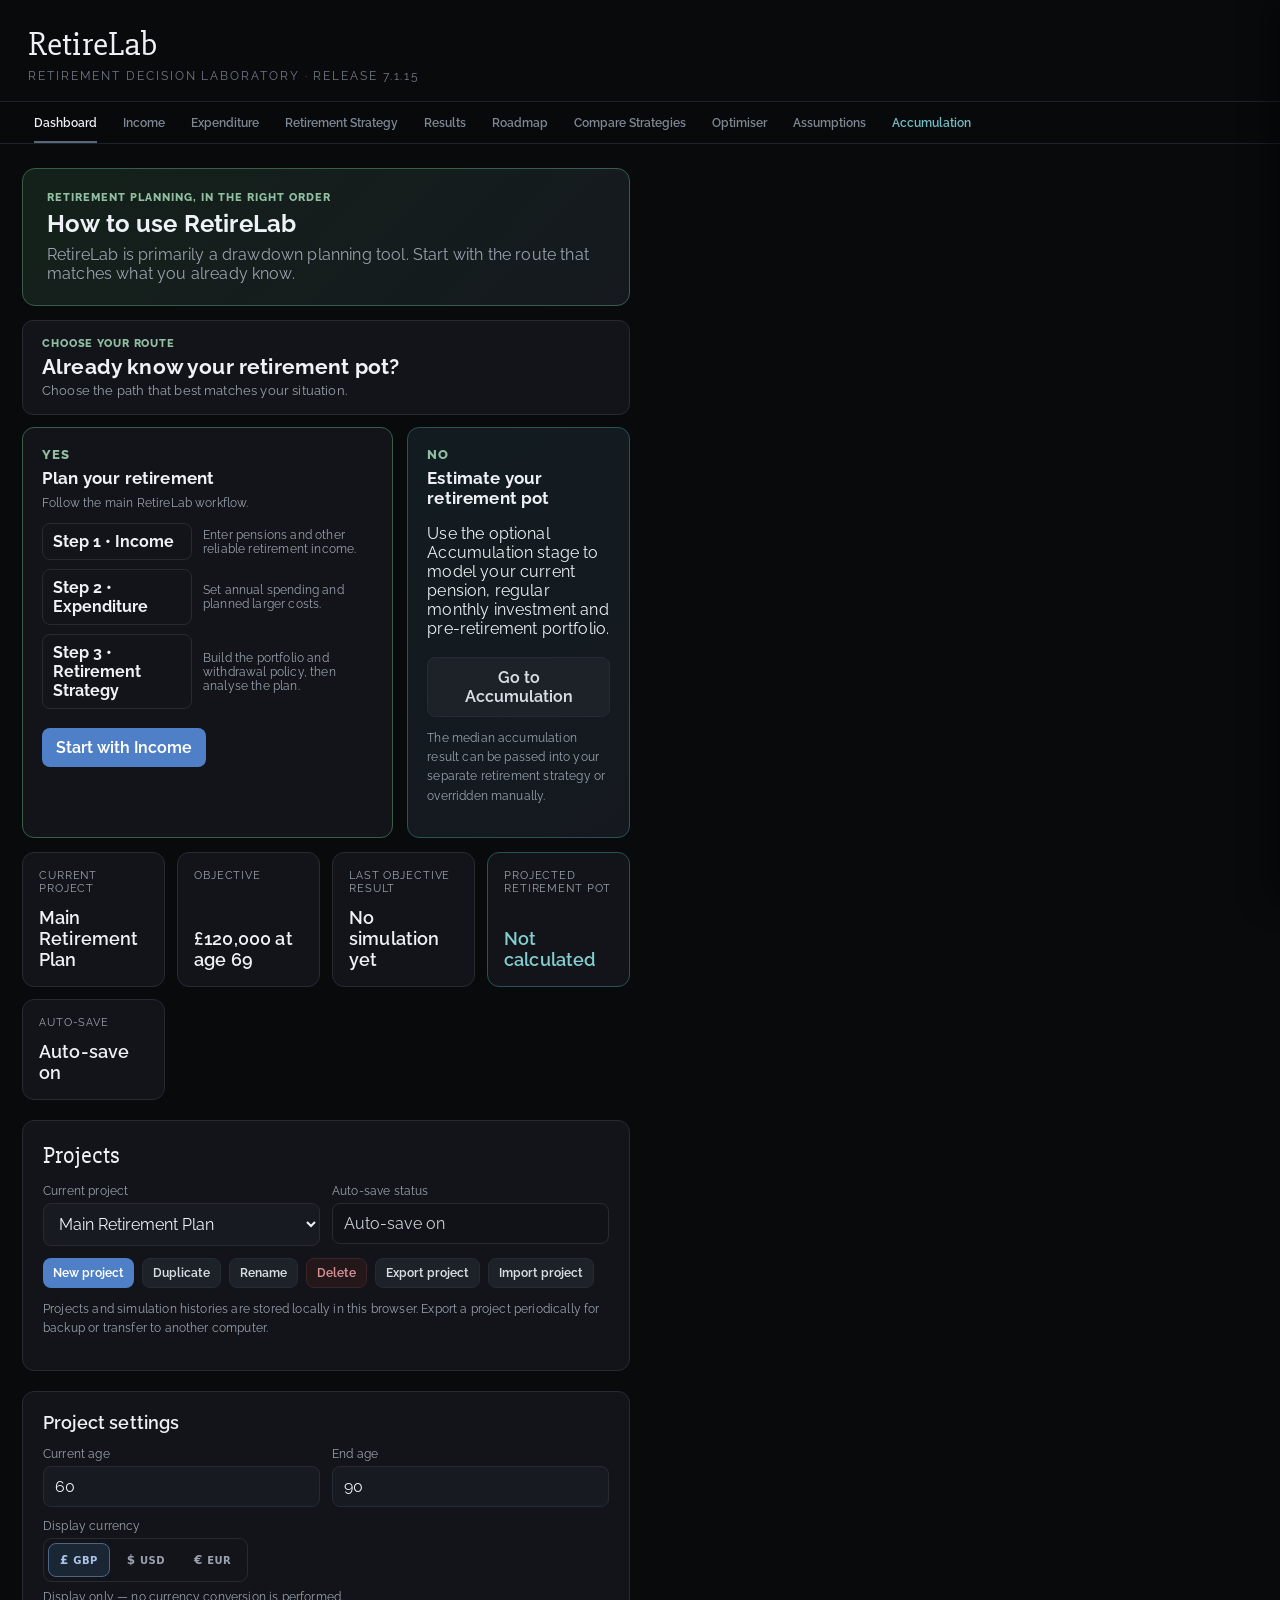
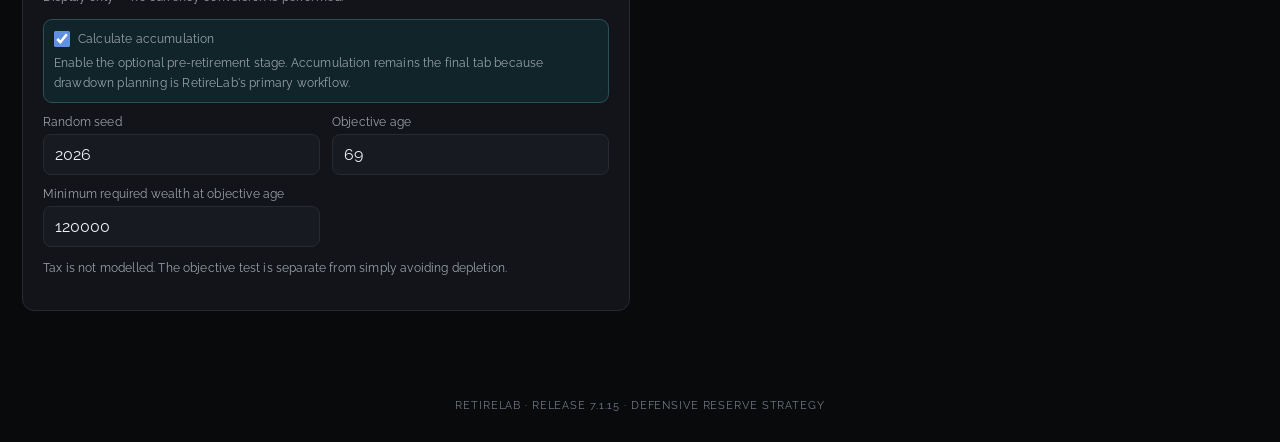
==== commit 6d59f58a: "Add files via upload" ====
--- a/index.html
+++ b/index.html
@@ -4,14 +4,14 @@
 <head>
 <meta charset="utf-8"/>
 <meta content="width=device-width,initial-scale=1" name="viewport"/>
-<title>RetireLab 7.1.14</title>
-<link href="css/style-1.css?v=7.1.14" rel="stylesheet"/>
-<link href="css/style-2.css?v=7.1.14" rel="stylesheet"/>
-<link href="css/style-3.css?v=7.1.14" rel="stylesheet"/>
-<link href="css/style-4.css?v=7.1.14" rel="stylesheet"/>
-<link href="css/style-5.css?v=7.1.14" rel="stylesheet"/><link href="css/annual-review.css?v=7.1.14" rel="stylesheet"/></head>
+<title>RetireLab 7.1.15</title>
+<link href="css/style-1.css?v=7.1.15" rel="stylesheet"/>
+<link href="css/style-2.css?v=7.1.15" rel="stylesheet"/>
+<link href="css/style-3.css?v=7.1.15" rel="stylesheet"/>
+<link href="css/style-4.css?v=7.1.15" rel="stylesheet"/>
+<link href="css/style-5.css?v=7.1.15" rel="stylesheet"/><link href="css/annual-review.css?v=7.1.15" rel="stylesheet"/></head>
 <body>
-<header><h1>RetireLab</h1><p>Retirement Decision Laboratory · Release 7.1.14</p></header><nav aria-label="RetireLab sections" class="tabbar">
+<header><h1>RetireLab</h1><p>Retirement Decision Laboratory · Release 7.1.15</p></header><nav aria-label="RetireLab sections" class="tabbar">
 <button class="tabbtn active" data-tab="dashboard" type="button">Dashboard</button>
 <button class="tabbtn" data-tab="income" type="button">Income</button>
 <button class="tabbtn" data-tab="expenditure" type="button">Expenditure</button>
@@ -753,7 +753,7 @@
 The annual CORE return used by the rule is the investment return before withdrawals.
 </p>
 </section></div></div></main>
-<script src="js/engine-and-ui.js?v=7.1.14"></script><script src="js/fund-library.js?v=7.1.14"></script><script src="js/accumulation.js?v=7.1.14"></script><script src="js/diversification.js?v=7.1.14"></script>
+<script src="js/engine-and-ui.js?v=7.1.15"></script><script src="js/fund-library.js?v=7.1.15-jupiter-library"></script><script src="js/accumulation.js?v=7.1.15"></script><script src="js/diversification.js?v=7.1.15"></script>
 <div class="drawer-backdrop" id="fundBackdrop"></div>
 <aside aria-hidden="true" class="drawer" id="fundDrawer">
 <button class="close small" id="closeFundDrawer" type="button">Close</button>
@@ -776,14 +776,14 @@
 <p class="note" id="drawerSources"></p>
 <div class="alert"><strong>Important:</strong> expected return is a forward-looking planning assumption, not the fund's historical return and not a promise of future performance.</div>
 </aside>
-<script src="js/fund-research.js?v=7.1.14"></script>
-<script src="js/quick-actions.js?v=7.1.14"></script>
-<script src="js/simulation-history.js?v=7.1.14"></script>
-<script src="js/comparison.js?v=7.1.14"></script>
-<footer style="max-width:1220px;margin:0 auto 30px;padding:0 18px;color:#637083;font-size:12px;text-align:center">RetireLab · Release 7.1.14 · Defensive Reserve Strategy</footer>
-<script src="js/projects-and-storage.js?v=7.1.14"></script>
-<script src="js/dashboard.js?v=7.1.14"></script>
-<script src="js/results-feedback.js?v=7.1.14"></script>
+<script src="js/fund-research.js?v=7.1.15"></script>
+<script src="js/quick-actions.js?v=7.1.15"></script>
+<script src="js/simulation-history.js?v=7.1.15"></script>
+<script src="js/comparison.js?v=7.1.15"></script>
+<footer style="max-width:1220px;margin:0 auto 30px;padding:0 18px;color:#637083;font-size:12px;text-align:center">RetireLab · Release 7.1.15 · Defensive Reserve Strategy</footer>
+<script src="js/projects-and-storage.js?v=7.1.15"></script>
+<script src="js/dashboard.js?v=7.1.15"></script>
+<script src="js/results-feedback.js?v=7.1.15"></script>
 <div aria-hidden="true" class="chart-modal hidden" id="chartModal">
 <div class="chart-modal-panel">
 <div class="chart-modal-header">
@@ -796,6 +796,6 @@
 <canvas height="720" id="expandedChart" width="1400"></canvas>
 </div>
 </div>
-<script src="js/interactive-charts.js?v=7.1.14"></script>
-<script src="js/annual-review.js?v=7.1.14"></script><script src="js/workflow-7.js?v=7.1.14"></script><script src="js/expenditure-optimiser.js?v=7.1.14"></script></body>
+<script src="js/interactive-charts.js?v=7.1.15"></script>
+<script src="js/annual-review.js?v=7.1.15"></script><script src="js/workflow-7.js?v=7.1.15"></script><script src="js/expenditure-optimiser.js?v=7.1.15"></script></body>
 </html>
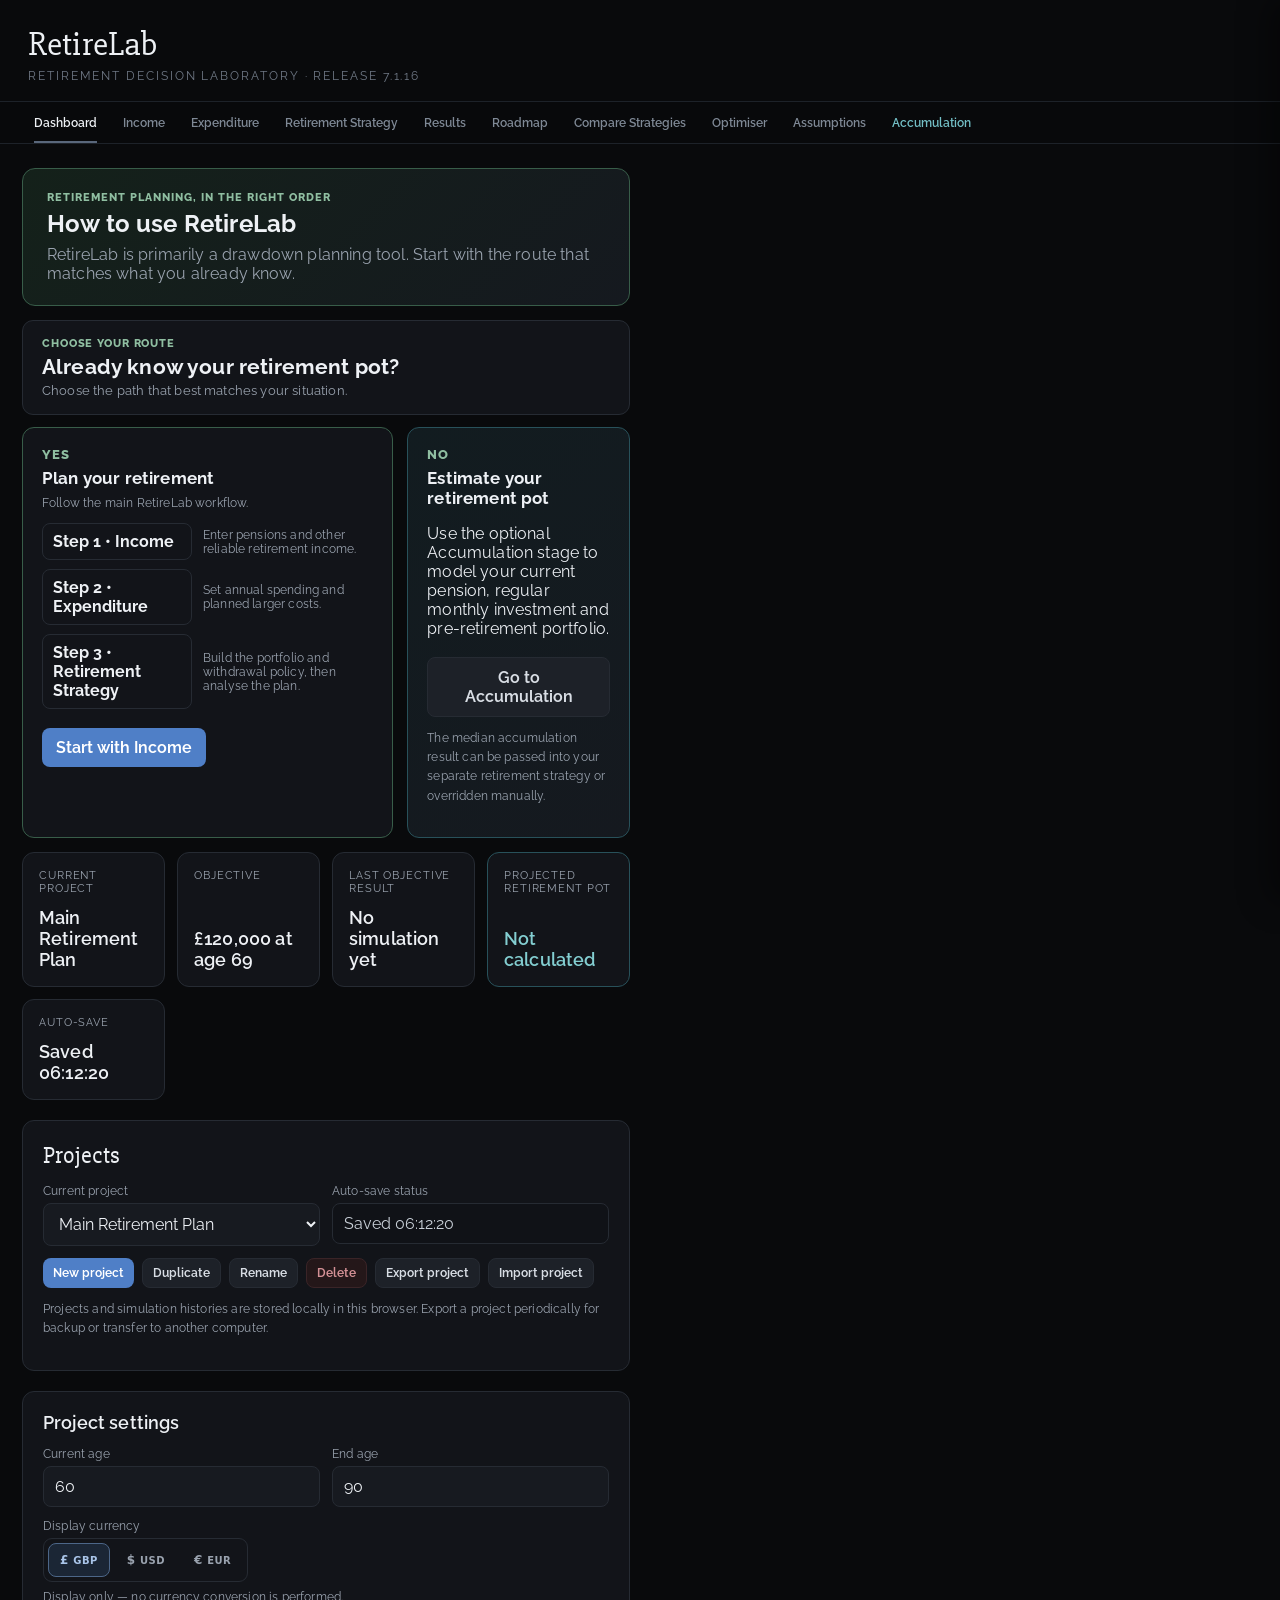
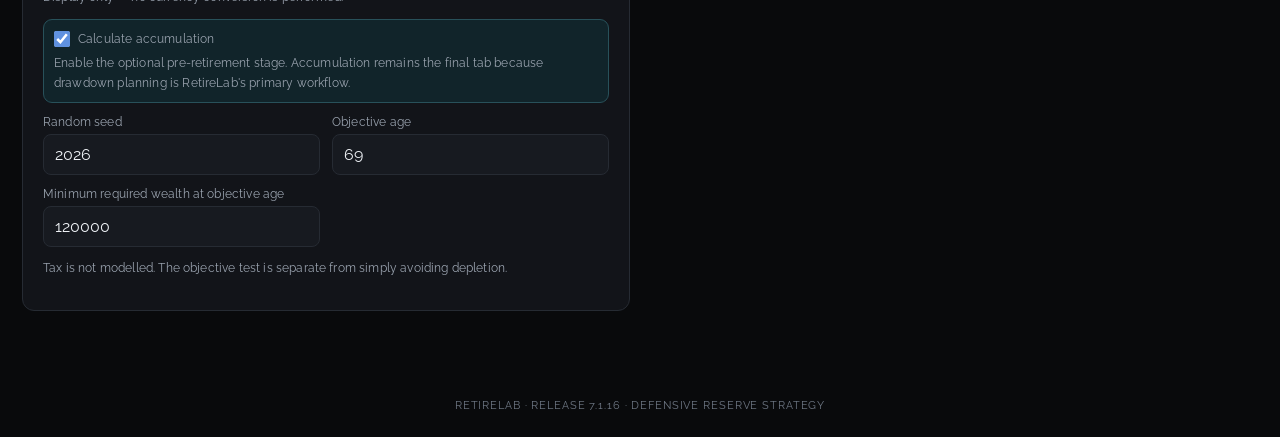
==== commit 73e1e07a: "UI fixes" ====
--- a/index.html
+++ b/index.html
@@ -4,14 +4,14 @@
 <head>
 <meta charset="utf-8"/>
 <meta content="width=device-width,initial-scale=1" name="viewport"/>
-<title>RetireLab 7.1.15</title>
-<link href="css/style-1.css?v=7.1.15" rel="stylesheet"/>
-<link href="css/style-2.css?v=7.1.15" rel="stylesheet"/>
-<link href="css/style-3.css?v=7.1.15" rel="stylesheet"/>
-<link href="css/style-4.css?v=7.1.15" rel="stylesheet"/>
-<link href="css/style-5.css?v=7.1.15" rel="stylesheet"/><link href="css/annual-review.css?v=7.1.15" rel="stylesheet"/></head>
+<title>RetireLab 7.1.16</title>
+<link href="css/style-1.css?v=7.1.16" rel="stylesheet"/>
+<link href="css/style-2.css?v=7.1.16" rel="stylesheet"/>
+<link href="css/style-3.css?v=7.1.16" rel="stylesheet"/>
+<link href="css/style-4.css?v=7.1.16" rel="stylesheet"/>
+<link href="css/style-5.css?v=7.1.16" rel="stylesheet"/><link href="css/annual-review.css?v=7.1.16" rel="stylesheet"/></head>
 <body>
-<header><h1>RetireLab</h1><p>Retirement Decision Laboratory · Release 7.1.15</p></header><nav aria-label="RetireLab sections" class="tabbar">
+<header><h1>RetireLab</h1><p>Retirement Decision Laboratory · Release 7.1.16</p></header><nav aria-label="RetireLab sections" class="tabbar">
 <button class="tabbtn active" data-tab="dashboard" type="button">Dashboard</button>
 <button class="tabbtn" data-tab="income" type="button">Income</button>
 <button class="tabbtn" data-tab="expenditure" type="button">Expenditure</button>
@@ -659,6 +659,7 @@
 <tbody id="comparisonBody"></tbody>
 </table>
 </div>
+<p class="note" id="strategyAllocationDifferenceNote"></p>
 <div class="strategy-summary-grid" id="strategySummaryGrid"></div>
 </div>
 </section>
@@ -753,7 +754,7 @@
 The annual CORE return used by the rule is the investment return before withdrawals.
 </p>
 </section></div></div></main>
-<script src="js/engine-and-ui.js?v=7.1.15"></script><script src="js/fund-library.js?v=7.1.15-jupiter-library"></script><script src="js/accumulation.js?v=7.1.15"></script><script src="js/diversification.js?v=7.1.15"></script>
+<script src="js/engine-and-ui.js?v=7.1.16"></script><script src="js/fund-library.js?v=7.1.16-jupiter-library"></script><script src="js/accumulation.js?v=7.1.16"></script><script src="js/diversification.js?v=7.1.16"></script>
 <div class="drawer-backdrop" id="fundBackdrop"></div>
 <aside aria-hidden="true" class="drawer" id="fundDrawer">
 <button class="close small" id="closeFundDrawer" type="button">Close</button>
@@ -776,14 +777,14 @@
 <p class="note" id="drawerSources"></p>
 <div class="alert"><strong>Important:</strong> expected return is a forward-looking planning assumption, not the fund's historical return and not a promise of future performance.</div>
 </aside>
-<script src="js/fund-research.js?v=7.1.15"></script>
-<script src="js/quick-actions.js?v=7.1.15"></script>
-<script src="js/simulation-history.js?v=7.1.15"></script>
-<script src="js/comparison.js?v=7.1.15"></script>
-<footer style="max-width:1220px;margin:0 auto 30px;padding:0 18px;color:#637083;font-size:12px;text-align:center">RetireLab · Release 7.1.15 · Defensive Reserve Strategy</footer>
-<script src="js/projects-and-storage.js?v=7.1.15"></script>
-<script src="js/dashboard.js?v=7.1.15"></script>
-<script src="js/results-feedback.js?v=7.1.15"></script>
+<script src="js/fund-research.js?v=7.1.16"></script>
+<script src="js/quick-actions.js?v=7.1.16"></script>
+<script src="js/simulation-history.js?v=7.1.16"></script>
+<script src="js/comparison.js?v=7.1.16"></script>
+<footer style="max-width:1220px;margin:0 auto 30px;padding:0 18px;color:#637083;font-size:12px;text-align:center">RetireLab · Release 7.1.16 · Defensive Reserve Strategy</footer>
+<script src="js/projects-and-storage.js?v=7.1.16"></script>
+<script src="js/dashboard.js?v=7.1.16"></script>
+<script src="js/results-feedback.js?v=7.1.16"></script>
 <div aria-hidden="true" class="chart-modal hidden" id="chartModal">
 <div class="chart-modal-panel">
 <div class="chart-modal-header">
@@ -796,6 +797,6 @@
 <canvas height="720" id="expandedChart" width="1400"></canvas>
 </div>
 </div>
-<script src="js/interactive-charts.js?v=7.1.15"></script>
-<script src="js/annual-review.js?v=7.1.15"></script><script src="js/workflow-7.js?v=7.1.15"></script><script src="js/expenditure-optimiser.js?v=7.1.15"></script></body>
+<script src="js/interactive-charts.js?v=7.1.16"></script>
+<script src="js/annual-review.js?v=7.1.16"></script><script src="js/workflow-7.js?v=7.1.16"></script><script src="js/expenditure-optimiser.js?v=7.1.16"></script></body>
 </html>
--- a/css/style-5.css
+++ b/css/style-5.css
@@ -945,3 +945,25 @@
 /* 7.1.12 defensive reserve */
 .defensive-reserve-toggle{display:inline-flex;align-items:center;gap:7px;white-space:nowrap;color:#aeb7c4;font-size:13px;font-weight:600}
 .defensive-reserve-toggle input{width:17px;height:17px;margin:0;accent-color:#6f9b7a}
+
+/* 7.1.16: six-column CORE table; keep Remove accessible on narrow screens. */
+#fundTable{min-width:910px;table-layout:fixed}
+#fundTable th:nth-child(1),#fundTable td:nth-child(1){width:28%}
+#fundTable th:nth-child(2),#fundTable td:nth-child(2){width:21%}
+#fundTable th:nth-child(3),#fundTable td:nth-child(3){width:15%}
+#fundTable th:nth-child(4),#fundTable td:nth-child(4){width:15%}
+#fundTable th:nth-child(5),#fundTable td:nth-child(5){width:10%}
+#fundTable th:nth-child(6),#fundTable td:nth-child(6){width:11%}
+#fundTable .remove-fund-btn{display:inline-block;min-width:70px;white-space:nowrap}
+#fundTable .fund-details-btn{white-space:nowrap}
+#fundTable .fund-value,#fundTable .fund-pct{box-sizing:border-box}
+.strategy-summary-card p.strategy-full-summary{max-height:none;overflow:visible;overflow-wrap:anywhere;line-height:1.55;margin:9px 0}
+.strategy-portfolio-details{margin:10px 0;border-top:1px solid var(--line2);padding-top:9px}
+.strategy-portfolio-details summary{cursor:pointer;font-size:12px;font-weight:650;color:var(--ink)}
+.strategy-portfolio-scroll{overflow-x:auto;margin-top:10px}
+.strategy-portfolio-table{width:100%;font-size:11px;table-layout:auto}
+.strategy-portfolio-table th,.strategy-portfolio-table td{padding:7px 5px;vertical-align:top;text-align:left;overflow-wrap:anywhere}
+.strategy-portfolio-table th:nth-child(n+2),.strategy-portfolio-table td:nth-child(n+2){text-align:right;white-space:nowrap}
+.strategy-portfolio-table tfoot{font-weight:700;border-top:1px solid var(--line)}
+.reserve-marker{display:inline-block;font-size:10px;color:#a4c8ad;font-weight:500;white-space:nowrap}
+@media(min-width:1100px){.strategy-summary-grid{grid-template-columns:repeat(2,minmax(0,1fr))}}
